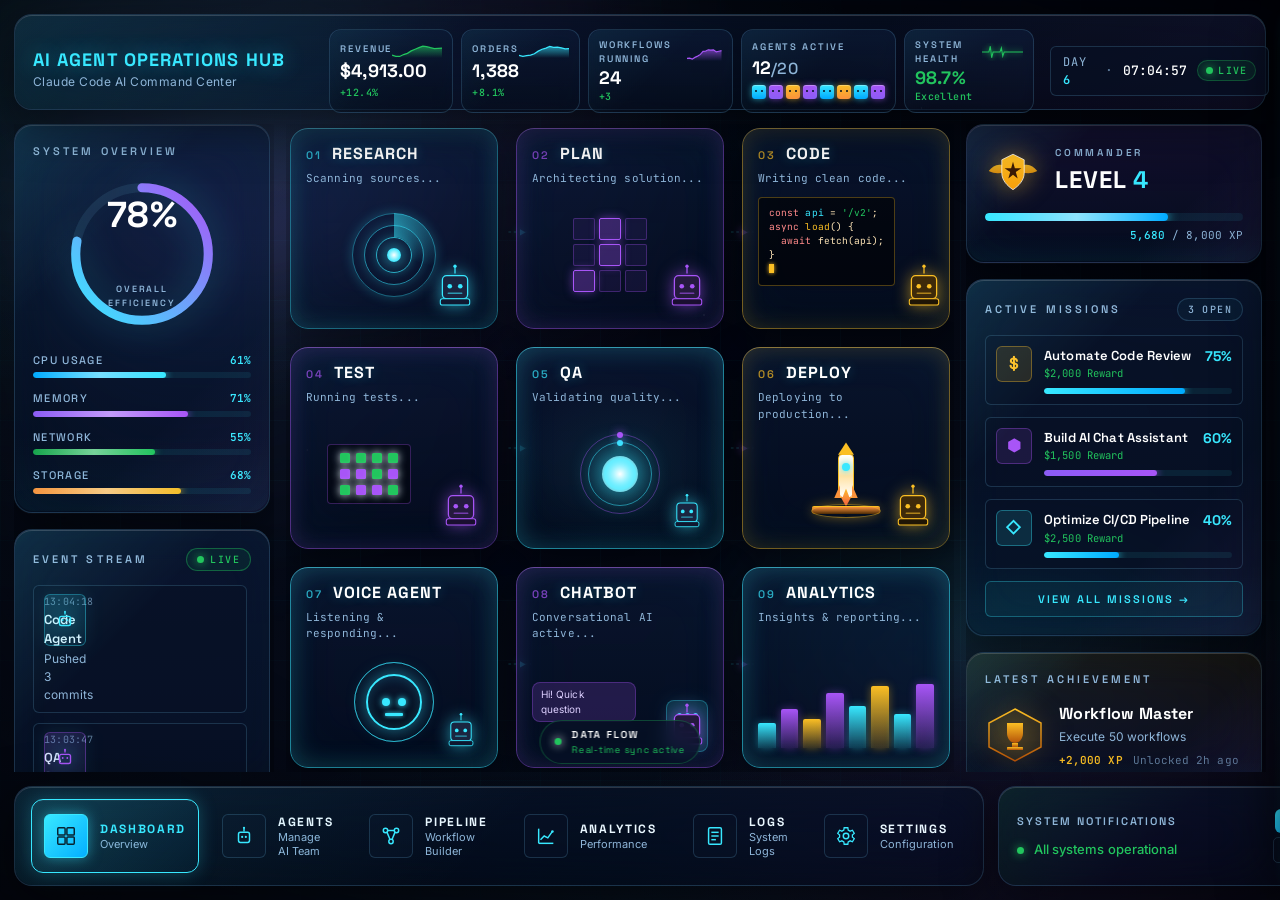
==== v2-claude-code-hub/index.html @ c91340b3 "Initial commit: two sibling AI agent dashboards v1-etsy-ultronos: Autonomous Store Command Center   " ====
<!DOCTYPE html>
<html lang="en">
<head>
<meta charset="UTF-8" />
<meta name="viewport" content="width=device-width, initial-scale=1.0" />
<title>AI Agent Operations Hub · Claude Code Command Center</title>
<link rel="preconnect" href="https://fonts.googleapis.com">
<link rel="preconnect" href="https://fonts.gstatic.com" crossorigin>
<link href="https://fonts.googleapis.com/css2?family=Inter:wght@300;400;500;600;700;800&family=JetBrains+Mono:wght@300;400;500;600&family=Orbitron:wght@500;700;900&family=Space+Grotesk:wght@300;400;500;600;700&display=swap" rel="stylesheet">
<link rel="stylesheet" href="styles.css" />
</head>
<body>

<!-- Atmospheric layers -->
<div class="stars" aria-hidden="true"></div>
<div class="aurora" aria-hidden="true"></div>
<div class="grid-floor" aria-hidden="true"></div>
<div class="grain" aria-hidden="true"></div>
<div class="vignette" aria-hidden="true"></div>
<div class="beam beam--left" aria-hidden="true"></div>
<div class="beam beam--right" aria-hidden="true"></div>

<!-- ============================ TOP HUD ============================ -->
<header class="hud-top">
  <div class="hud-top__title">
    <h1 class="brand-title">AI AGENT OPERATIONS HUB</h1>
    <p class="brand-subtitle">Claude Code AI Command Center</p>
  </div>

  <nav class="hud-top__stats" aria-label="Live operations metrics">
    <div class="stat-card">
      <div class="stat-card__head">
        <span class="stat-card__label">REVENUE</span>
        <svg class="spark" viewBox="0 0 60 22" preserveAspectRatio="none" id="spark-revenue"><path class="spark-line" d="" fill="none"/><path class="spark-fill" d="" fill="url(#sparkRev)"/></svg>
      </div>
      <div class="stat-card__value">$<span id="stat-revenue">4,908.72</span></div>
      <div class="stat-card__delta up">+12.4%</div>
    </div>
    <div class="stat-card">
      <div class="stat-card__head">
        <span class="stat-card__label">ORDERS</span>
        <svg class="spark" viewBox="0 0 60 22" preserveAspectRatio="none" id="spark-orders"><path class="spark-line" d="" fill="none"/><path class="spark-fill" d="" fill="url(#sparkOrd)"/></svg>
      </div>
      <div class="stat-card__value"><span id="stat-orders">1,388</span></div>
      <div class="stat-card__delta up">+8.1%</div>
    </div>
    <div class="stat-card">
      <div class="stat-card__head">
        <span class="stat-card__label">WORKFLOWS RUNNING</span>
        <svg class="spark" viewBox="0 0 60 22" preserveAspectRatio="none" id="spark-flows"><path class="spark-line" d="" fill="none"/><path class="spark-fill" d="" fill="url(#sparkFlw)"/></svg>
      </div>
      <div class="stat-card__value"><span id="stat-flows">24</span></div>
      <div class="stat-card__delta up">+3</div>
    </div>
    <div class="stat-card">
      <div class="stat-card__head">
        <span class="stat-card__label">AGENTS ACTIVE</span>
      </div>
      <div class="stat-card__value"><span id="stat-agents-active">12</span><span class="dim">/20</span></div>
      <div class="stat-card__avatars" id="agent-strip">
        <span class="dot-bot"></span><span class="dot-bot"></span><span class="dot-bot"></span>
        <span class="dot-bot"></span><span class="dot-bot"></span><span class="dot-bot"></span>
        <span class="dot-bot"></span><span class="dot-bot"></span>
      </div>
    </div>
    <div class="stat-card">
      <div class="stat-card__head">
        <span class="stat-card__label">SYSTEM HEALTH</span>
        <svg class="pulse-ekg" viewBox="0 0 60 22" preserveAspectRatio="none">
          <polyline class="ekg-line" points="0,11 10,11 12,4 14,18 16,11 26,11 28,6 30,16 32,11 60,11" fill="none"/>
        </svg>
      </div>
      <div class="stat-card__value good"><span id="stat-health">98.7</span>%</div>
      <div class="stat-card__delta good">Excellent</div>
    </div>

    <!-- Reusable gradient defs -->
    <svg style="position:absolute;width:0;height:0" aria-hidden="true">
      <defs>
        <linearGradient id="sparkRev" x1="0" y1="0" x2="0" y2="1"><stop offset="0%" stop-color="#22c55e" stop-opacity="0.6"/><stop offset="100%" stop-color="#22c55e" stop-opacity="0"/></linearGradient>
        <linearGradient id="sparkOrd" x1="0" y1="0" x2="0" y2="1"><stop offset="0%" stop-color="#38e8ff" stop-opacity="0.6"/><stop offset="100%" stop-color="#38e8ff" stop-opacity="0"/></linearGradient>
        <linearGradient id="sparkFlw" x1="0" y1="0" x2="0" y2="1"><stop offset="0%" stop-color="#a855f7" stop-opacity="0.6"/><stop offset="100%" stop-color="#a855f7" stop-opacity="0"/></linearGradient>
      </defs>
    </svg>
  </nav>

  <div class="hud-top__right">
    <div class="hud-clock">
      <span class="hud-clock__day">DAY <b id="stat-day">6</b></span>
      <span class="hud-clock__sep">·</span>
      <span class="hud-clock__time" id="hud-clock">13:04:18</span>
      <span class="hud-clock__live"><span class="dot pulse"></span>LIVE</span>
    </div>
    <div class="speed-ctrl">
      <button class="speed-btn pause" data-speed="0">⏸</button>
      <button class="speed-btn play" data-speed="0.5">▶</button>
      <button class="speed-btn ff" data-speed="1">▶▶</button>
      <button class="speed-btn active" data-speed="1">1×</button>
      <button class="speed-btn" data-speed="2">2×</button>
      <button class="speed-btn" data-speed="5">5×</button>
      <button class="speed-btn" data-speed="10">10×</button>
    </div>
  </div>
</header>

<!-- ============================ MAIN ============================ -->
<main class="deck">

  <!-- ========== LEFT COLUMN ========== -->
  <aside class="left-col">

    <div class="glass-panel">
      <div class="panel__head">
        <h3 class="panel__title">SYSTEM OVERVIEW</h3>
      </div>
      <div class="efficiency-ring">
        <svg viewBox="0 0 140 140" class="ring-svg">
          <defs>
            <linearGradient id="ringGrad" x1="0" y1="0" x2="1" y2="1">
              <stop offset="0%" stop-color="#38e8ff"/>
              <stop offset="100%" stop-color="#a855f7"/>
            </linearGradient>
          </defs>
          <circle cx="70" cy="70" r="58" fill="none" stroke="rgba(125,211,252,0.1)" stroke-width="8"/>
          <circle cx="70" cy="70" r="58" fill="none" stroke="url(#ringGrad)" stroke-width="8"
                  stroke-dasharray="364.4" stroke-dashoffset="80.2" stroke-linecap="round"
                  transform="rotate(-90 70 70)" class="ring-fill"/>
        </svg>
        <div class="ring-label">
          <div class="ring-num">78%</div>
          <div class="ring-sub">OVERALL<br/>EFFICIENCY</div>
        </div>
      </div>
      <div class="usage-bars">
        <div class="usage">
          <div class="usage__row"><span>CPU USAGE</span><b>63%</b></div>
          <div class="usage__bar"><div class="usage__fill" style="--w:63%"></div></div>
        </div>
        <div class="usage">
          <div class="usage__row"><span>MEMORY</span><b>71%</b></div>
          <div class="usage__bar"><div class="usage__fill purple" style="--w:71%"></div></div>
        </div>
        <div class="usage">
          <div class="usage__row"><span>NETWORK</span><b>54%</b></div>
          <div class="usage__bar"><div class="usage__fill green" style="--w:54%"></div></div>
        </div>
        <div class="usage">
          <div class="usage__row"><span>STORAGE</span><b>68%</b></div>
          <div class="usage__bar"><div class="usage__fill gold" style="--w:68%"></div></div>
        </div>
      </div>
    </div>

    <div class="glass-panel">
      <div class="panel__head">
        <h3 class="panel__title">EVENT STREAM</h3>
        <span class="live-pill"><span class="dot pulse"></span>LIVE</span>
      </div>
      <ol class="events" id="event-stream">
        <li>
          <div class="event__avatar bot"><svg viewBox="0 0 24 24"><rect x="6" y="8" width="12" height="10" rx="2" fill="none" stroke="currentColor" stroke-width="1.5"/><circle cx="9.5" cy="12" r="1" fill="currentColor"/><circle cx="14.5" cy="12" r="1" fill="currentColor"/><line x1="12" y1="3" x2="12" y2="6" stroke="currentColor" stroke-width="1.5"/><circle cx="12" cy="3" r="1" fill="currentColor"/></svg></div>
          <div class="event__body">
            <div class="event__time">13:04:18</div>
            <div class="event__title">Code Agent</div>
            <div class="event__desc">Pushed 3 commits</div>
          </div>
        </li>
        <li>
          <div class="event__avatar bot purple"><svg viewBox="0 0 24 24"><rect x="6" y="8" width="12" height="10" rx="2" fill="none" stroke="currentColor" stroke-width="1.5"/><circle cx="9.5" cy="12" r="1" fill="currentColor"/><circle cx="14.5" cy="12" r="1" fill="currentColor"/><line x1="12" y1="3" x2="12" y2="6" stroke="currentColor" stroke-width="1.5"/><circle cx="12" cy="3" r="1" fill="currentColor"/></svg></div>
          <div class="event__body">
            <div class="event__time">13:03:47</div>
            <div class="event__title">QA Agent</div>
            <div class="event__desc">Completed test suite</div>
          </div>
        </li>
        <li>
          <div class="event__avatar bot gold"><svg viewBox="0 0 24 24"><rect x="6" y="8" width="12" height="10" rx="2" fill="none" stroke="currentColor" stroke-width="1.5"/><circle cx="9.5" cy="12" r="1" fill="currentColor"/><circle cx="14.5" cy="12" r="1" fill="currentColor"/><line x1="12" y1="3" x2="12" y2="6" stroke="currentColor" stroke-width="1.5"/><circle cx="12" cy="3" r="1" fill="currentColor"/></svg></div>
          <div class="event__body">
            <div class="event__time">13:03:22</div>
            <div class="event__title">Deploy Agent</div>
            <div class="event__desc">Deployed to staging</div>
          </div>
        </li>
        <li>
          <div class="event__avatar bot cyan"><svg viewBox="0 0 24 24"><rect x="6" y="8" width="12" height="10" rx="2" fill="none" stroke="currentColor" stroke-width="1.5"/><circle cx="9.5" cy="12" r="1" fill="currentColor"/><circle cx="14.5" cy="12" r="1" fill="currentColor"/><line x1="12" y1="3" x2="12" y2="6" stroke="currentColor" stroke-width="1.5"/><circle cx="12" cy="3" r="1" fill="currentColor"/></svg></div>
          <div class="event__body">
            <div class="event__time">13:02:58</div>
            <div class="event__title">Voice Agent</div>
            <div class="event__desc">Handled 42 calls</div>
          </div>
        </li>
        <li>
          <div class="event__avatar bot green"><svg viewBox="0 0 24 24"><rect x="6" y="8" width="12" height="10" rx="2" fill="none" stroke="currentColor" stroke-width="1.5"/><circle cx="9.5" cy="12" r="1" fill="currentColor"/><circle cx="14.5" cy="12" r="1" fill="currentColor"/><line x1="12" y1="3" x2="12" y2="6" stroke="currentColor" stroke-width="1.5"/><circle cx="12" cy="3" r="1" fill="currentColor"/></svg></div>
          <div class="event__body">
            <div class="event__time">13:02:11</div>
            <div class="event__title">Research Agent</div>
            <div class="event__desc">Found 18 new docs</div>
          </div>
        </li>
      </ol>
      <button class="ghost-btn">VIEW FULL LOGS →</button>
    </div>

  </aside>

  <!-- ========== CENTER GRID ========== -->
  <section class="grid-wrap">

    <!-- Circuit overlay (animated pathways + arrows between chambers) -->
    <svg class="circuit-layer" viewBox="0 0 1000 900" preserveAspectRatio="none" aria-hidden="true">
      <defs>
        <linearGradient id="traceGrad" x1="0" y1="0" x2="1" y2="0">
          <stop offset="0%" stop-color="rgba(56,232,255,0)"/>
          <stop offset="50%" stop-color="rgba(56,232,255,0.7)"/>
          <stop offset="100%" stop-color="rgba(56,232,255,0)"/>
        </linearGradient>
        <linearGradient id="traceGradPurple" x1="0" y1="0" x2="1" y2="0">
          <stop offset="0%" stop-color="rgba(168,85,247,0)"/>
          <stop offset="50%" stop-color="rgba(168,85,247,0.7)"/>
          <stop offset="100%" stop-color="rgba(168,85,247,0)"/>
        </linearGradient>
        <marker id="arrow" viewBox="0 0 10 10" refX="5" refY="5" markerWidth="6" markerHeight="6" orient="auto-start-reverse">
          <path d="M0,0 L10,5 L0,10 Z" fill="#38e8ff"/>
        </marker>
      </defs>

      <!-- Horizontal connectors (between cols 1→2, 2→3 on each row) -->
      <g class="traces">
        <!-- Row 1 -->
        <line x1="333" y1="150" x2="367" y2="150" class="trace-static"/>
        <line x1="666" y1="150" x2="700" y2="150" class="trace-static"/>
        <!-- Row 2 -->
        <line x1="333" y1="450" x2="367" y2="450" class="trace-static"/>
        <line x1="666" y1="450" x2="700" y2="450" class="trace-static"/>
        <!-- Row 3 -->
        <line x1="333" y1="750" x2="367" y2="750" class="trace-static"/>
        <line x1="666" y1="750" x2="700" y2="750" class="trace-static"/>
        <!-- Verticals (col 1 r1→r2, col 2 r1→r2, etc) -->
        <line x1="166" y1="300" x2="166" y2="300" class="trace-static"/>
      </g>

      <!-- Animated flowing dashes -->
      <g class="trace-flow">
        <line x1="333" y1="150" x2="367" y2="150" stroke="url(#traceGrad)" stroke-width="2" class="anim-dash"/>
        <line x1="666" y1="150" x2="700" y2="150" stroke="url(#traceGradPurple)" stroke-width="2" class="anim-dash"/>
        <line x1="333" y1="450" x2="367" y2="450" stroke="url(#traceGrad)" stroke-width="2" class="anim-dash"/>
        <line x1="666" y1="450" x2="700" y2="450" stroke="url(#traceGradPurple)" stroke-width="2" class="anim-dash"/>
        <line x1="333" y1="750" x2="367" y2="750" stroke="url(#traceGrad)" stroke-width="2" class="anim-dash"/>
        <line x1="666" y1="750" x2="700" y2="750" stroke="url(#traceGradPurple)" stroke-width="2" class="anim-dash"/>
      </g>

      <!-- Arrow indicators -->
      <g class="trace-arrows">
        <text x="350" y="155" class="flow-arrow">▶</text>
        <text x="683" y="155" class="flow-arrow purple">▶</text>
        <text x="350" y="455" class="flow-arrow">▶</text>
        <text x="683" y="455" class="flow-arrow purple">▶</text>
        <text x="350" y="755" class="flow-arrow">▶</text>
        <text x="683" y="755" class="flow-arrow purple">▶</text>
      </g>
    </svg>

    <!-- 3×3 Chamber grid -->
    <div class="chamber-grid">

      <!-- 01 RESEARCH -->
      <article class="chamber" data-room="research" data-agent="Research">
        <div class="chamber__rim"></div>
        <div class="chamber__inner">
          <div class="chamber__head">
            <span class="chamber__num">01</span>
            <span class="chamber__name">RESEARCH</span>
          </div>
          <div class="chamber__task">Scanning sources...</div>
          <div class="chamber__stage chamber__stage--research">
            <div class="r-dome">
              <div class="r-dome__rings"><span></span><span></span><span></span></div>
              <div class="r-dome__core"></div>
              <div class="r-dome__sweep"></div>
            </div>
            <div class="bot bot--cyan">
              <svg viewBox="0 0 40 50">
                <rect x="8" y="14" width="24" height="22" rx="4" fill="#1a2540" stroke="currentColor" stroke-width="1.2"/>
                <circle cx="15" cy="24" r="2.2" fill="currentColor"/>
                <circle cx="25" cy="24" r="2.2" fill="currentColor"/>
                <rect x="13" y="30" width="14" height="1.5" rx="0.5" fill="currentColor" opacity="0.6"/>
                <line x1="20" y1="6" x2="20" y2="12" stroke="currentColor" stroke-width="1.2"/>
                <circle cx="20" cy="5" r="1.6" fill="currentColor"/>
                <rect x="6" y="36" width="28" height="6" rx="2" fill="#0f1830" stroke="currentColor" stroke-width="1"/>
              </svg>
            </div>
          </div>
        </div>
      </article>

      <!-- 02 PLAN -->
      <article class="chamber" data-room="plan" data-agent="Plan">
        <div class="chamber__rim purple"></div>
        <div class="chamber__inner">
          <div class="chamber__head">
            <span class="chamber__num">02</span>
            <span class="chamber__name">PLAN</span>
          </div>
          <div class="chamber__task">Architecting solution...</div>
          <div class="chamber__stage chamber__stage--plan">
            <div class="blueprint">
              <div class="bp-cell"></div><div class="bp-cell active"></div><div class="bp-cell"></div>
              <div class="bp-cell"></div><div class="bp-cell active"></div><div class="bp-cell"></div>
              <div class="bp-cell active"></div><div class="bp-cell"></div><div class="bp-cell"></div>
            </div>
            <div class="bot bot--purple">
              <svg viewBox="0 0 40 50">
                <rect x="8" y="14" width="24" height="22" rx="4" fill="#251a3e" stroke="currentColor" stroke-width="1.2"/>
                <circle cx="15" cy="24" r="2.2" fill="currentColor"/>
                <circle cx="25" cy="24" r="2.2" fill="currentColor"/>
                <rect x="13" y="30" width="14" height="1.5" rx="0.5" fill="currentColor" opacity="0.6"/>
                <line x1="20" y1="6" x2="20" y2="12" stroke="currentColor" stroke-width="1.2"/>
                <circle cx="20" cy="5" r="1.6" fill="currentColor"/>
                <rect x="6" y="36" width="28" height="6" rx="2" fill="#1a0f30" stroke="currentColor" stroke-width="1"/>
              </svg>
            </div>
          </div>
        </div>
      </article>

      <!-- 03 CODE -->
      <article class="chamber" data-room="code" data-agent="Code">
        <div class="chamber__rim gold"></div>
        <div class="chamber__inner">
          <div class="chamber__head">
            <span class="chamber__num">03</span>
            <span class="chamber__name">CODE</span>
          </div>
          <div class="chamber__task">Writing clean code...</div>
          <div class="chamber__stage chamber__stage--code">
            <div class="code-terminal">
              <div class="ct-line"><span class="kw">const</span> <span class="var">api</span> = <span class="str">'/v2'</span>;</div>
              <div class="ct-line"><span class="kw">async</span> <span class="fn">load</span>() {</div>
              <div class="ct-line">&nbsp;&nbsp;<span class="kw">await</span> fetch(api);</div>
              <div class="ct-line">}</div>
              <div class="ct-cursor"></div>
            </div>
            <div class="bot bot--gold">
              <svg viewBox="0 0 40 50">
                <rect x="8" y="14" width="24" height="22" rx="4" fill="#3e2a0a" stroke="currentColor" stroke-width="1.2"/>
                <circle cx="15" cy="24" r="2.2" fill="currentColor"/>
                <circle cx="25" cy="24" r="2.2" fill="currentColor"/>
                <rect x="13" y="30" width="14" height="1.5" rx="0.5" fill="currentColor" opacity="0.6"/>
                <line x1="20" y1="6" x2="20" y2="12" stroke="currentColor" stroke-width="1.2"/>
                <circle cx="20" cy="5" r="1.6" fill="currentColor"/>
                <rect x="6" y="36" width="28" height="6" rx="2" fill="#1f1505" stroke="currentColor" stroke-width="1"/>
              </svg>
            </div>
          </div>
        </div>
      </article>

      <!-- 04 TEST -->
      <article class="chamber" data-room="test" data-agent="Test">
        <div class="chamber__rim purple"></div>
        <div class="chamber__inner">
          <div class="chamber__head">
            <span class="chamber__num">04</span>
            <span class="chamber__name">TEST</span>
          </div>
          <div class="chamber__task">Running tests...</div>
          <div class="chamber__stage chamber__stage--test">
            <div class="test-rack">
              <div class="rack-row"><span class="led g"></span><span class="led g"></span><span class="led g"></span><span class="led g"></span></div>
              <div class="rack-row"><span class="led p"></span><span class="led p"></span><span class="led g"></span><span class="led p"></span></div>
              <div class="rack-row"><span class="led g"></span><span class="led p"></span><span class="led p"></span><span class="led g"></span></div>
            </div>
            <div class="bot bot--purple">
              <svg viewBox="0 0 40 50">
                <rect x="8" y="14" width="24" height="22" rx="4" fill="#251a3e" stroke="currentColor" stroke-width="1.2"/>
                <circle cx="15" cy="24" r="2.2" fill="currentColor"/>
                <circle cx="25" cy="24" r="2.2" fill="currentColor"/>
                <rect x="13" y="30" width="14" height="1.5" rx="0.5" fill="currentColor" opacity="0.6"/>
                <line x1="20" y1="6" x2="20" y2="12" stroke="currentColor" stroke-width="1.2"/>
                <circle cx="20" cy="5" r="1.6" fill="currentColor"/>
                <rect x="6" y="36" width="28" height="6" rx="2" fill="#1a0f30" stroke="currentColor" stroke-width="1"/>
              </svg>
            </div>
          </div>
        </div>
      </article>

      <!-- 05 QA (center) -->
      <article class="chamber chamber--center" data-room="qa" data-agent="QA">
        <div class="chamber__rim cyan"></div>
        <div class="chamber__inner">
          <div class="chamber__head">
            <span class="chamber__num">05</span>
            <span class="chamber__name">QA</span>
          </div>
          <div class="chamber__task">Validating quality...</div>
          <div class="chamber__stage chamber__stage--qa">
            <div class="qa-orb">
              <div class="qa-orb__core"></div>
              <div class="qa-orb__ring"></div>
              <div class="qa-orb__ring r2"></div>
            </div>
            <div class="bot bot--cyan small">
              <svg viewBox="0 0 40 50">
                <rect x="8" y="14" width="24" height="22" rx="4" fill="#1a2540" stroke="currentColor" stroke-width="1.2"/>
                <circle cx="15" cy="24" r="2.2" fill="currentColor"/>
                <circle cx="25" cy="24" r="2.2" fill="currentColor"/>
                <rect x="13" y="30" width="14" height="1.5" rx="0.5" fill="currentColor" opacity="0.6"/>
                <line x1="20" y1="6" x2="20" y2="12" stroke="currentColor" stroke-width="1.2"/>
                <circle cx="20" cy="5" r="1.6" fill="currentColor"/>
                <rect x="6" y="36" width="28" height="6" rx="2" fill="#0f1830" stroke="currentColor" stroke-width="1"/>
              </svg>
            </div>
          </div>
        </div>
      </article>

      <!-- 06 DEPLOY -->
      <article class="chamber" data-room="deploy" data-agent="Deploy">
        <div class="chamber__rim gold"></div>
        <div class="chamber__inner">
          <div class="chamber__head">
            <span class="chamber__num">06</span>
            <span class="chamber__name">DEPLOY</span>
          </div>
          <div class="chamber__task">Deploying to production...</div>
          <div class="chamber__stage chamber__stage--deploy">
            <div class="deploy-pad">
              <div class="d-rocket">
                <div class="d-rocket__tip"></div>
                <div class="d-rocket__body"></div>
                <div class="d-rocket__fin l"></div>
                <div class="d-rocket__fin r"></div>
                <div class="d-rocket__window"></div>
                <div class="d-rocket__fire"></div>
              </div>
              <div class="d-pad-base"></div>
              <div class="d-launch-ring"></div>
            </div>
            <div class="bot bot--gold">
              <svg viewBox="0 0 40 50">
                <rect x="8" y="14" width="24" height="22" rx="4" fill="#3e2a0a" stroke="currentColor" stroke-width="1.2"/>
                <circle cx="15" cy="24" r="2.2" fill="currentColor"/>
                <circle cx="25" cy="24" r="2.2" fill="currentColor"/>
                <rect x="13" y="30" width="14" height="1.5" rx="0.5" fill="currentColor" opacity="0.6"/>
                <line x1="20" y1="6" x2="20" y2="12" stroke="currentColor" stroke-width="1.2"/>
                <circle cx="20" cy="5" r="1.6" fill="currentColor"/>
                <rect x="6" y="36" width="28" height="6" rx="2" fill="#1f1505" stroke="currentColor" stroke-width="1"/>
              </svg>
            </div>
          </div>
        </div>
      </article>

      <!-- 07 VOICE AGENT -->
      <article class="chamber" data-room="voice" data-agent="Voice">
        <div class="chamber__rim cyan"></div>
        <div class="chamber__inner">
          <div class="chamber__head">
            <span class="chamber__num">07</span>
            <span class="chamber__name">VOICE AGENT</span>
          </div>
          <div class="chamber__task">Listening &amp; responding...</div>
          <div class="chamber__stage chamber__stage--voice">
            <div class="voice-ring">
              <div class="voice-ring__pulse"></div>
              <div class="voice-ring__pulse p2"></div>
              <div class="voice-face">
                <div class="vf-eye"></div>
                <div class="vf-eye r"></div>
                <div class="vf-mouth"></div>
              </div>
            </div>
            <div class="bot bot--cyan small">
              <svg viewBox="0 0 40 50">
                <rect x="8" y="14" width="24" height="22" rx="4" fill="#1a2540" stroke="currentColor" stroke-width="1.2"/>
                <circle cx="15" cy="24" r="2.2" fill="currentColor"/>
                <circle cx="25" cy="24" r="2.2" fill="currentColor"/>
                <rect x="13" y="30" width="14" height="1.5" rx="0.5" fill="currentColor" opacity="0.6"/>
                <line x1="20" y1="6" x2="20" y2="12" stroke="currentColor" stroke-width="1.2"/>
                <circle cx="20" cy="5" r="1.6" fill="currentColor"/>
                <rect x="6" y="36" width="28" height="6" rx="2" fill="#0f1830" stroke="currentColor" stroke-width="1"/>
              </svg>
            </div>
          </div>
        </div>
      </article>

      <!-- 08 CHATBOT -->
      <article class="chamber" data-room="chatbot" data-agent="Chatbot">
        <div class="chamber__rim purple"></div>
        <div class="chamber__inner">
          <div class="chamber__head">
            <span class="chamber__num">08</span>
            <span class="chamber__name">CHATBOT</span>
          </div>
          <div class="chamber__task">Conversational AI active...</div>
          <div class="chamber__stage chamber__stage--chatbot">
            <div class="chatbox">
              <div class="cb-bubble user">Hi! Quick question</div>
              <div class="cb-bubble bot"><span class="cb-dots"><i></i><i></i><i></i></span></div>
            </div>
            <div class="bot bot--purple">
              <svg viewBox="0 0 40 50">
                <rect x="8" y="14" width="24" height="22" rx="4" fill="#251a3e" stroke="currentColor" stroke-width="1.2"/>
                <circle cx="15" cy="24" r="2.2" fill="currentColor"/>
                <circle cx="25" cy="24" r="2.2" fill="currentColor"/>
                <rect x="13" y="30" width="14" height="1.5" rx="0.5" fill="currentColor" opacity="0.6"/>
                <line x1="20" y1="6" x2="20" y2="12" stroke="currentColor" stroke-width="1.2"/>
                <circle cx="20" cy="5" r="1.6" fill="currentColor"/>
                <rect x="6" y="36" width="28" height="6" rx="2" fill="#1a0f30" stroke="currentColor" stroke-width="1"/>
              </svg>
            </div>
          </div>
        </div>
      </article>

      <!-- 09 ANALYTICS -->
      <article class="chamber" data-room="analytics" data-agent="Analytics">
        <div class="chamber__rim cyan"></div>
        <div class="chamber__inner">
          <div class="chamber__head">
            <span class="chamber__num">09</span>
            <span class="chamber__name">ANALYTICS</span>
          </div>
          <div class="chamber__task">Insights &amp; reporting...</div>
          <div class="chamber__stage chamber__stage--analytics">
            <div class="bar-viz">
              <span style="--h:35%"></span><span style="--h:55%"></span><span style="--h:42%"></span>
              <span style="--h:78%"></span><span style="--h:60%"></span><span style="--h:88%"></span>
              <span style="--h:48%"></span><span style="--h:92%"></span>
            </div>
          </div>
        </div>
      </article>

    </div>

    <div class="data-flow-tag">
      <span class="dot pulse green"></span>
      <div>
        <div class="df-label">DATA FLOW</div>
        <div class="df-sub">Real-time sync active</div>
      </div>
    </div>

    <!-- Mission burst overlay -->
    <div class="mission-burst" id="mission-burst" aria-hidden="true">
      <div class="burst-ring"></div><div class="burst-ring r2"></div><div class="burst-ring r3"></div>
      <div class="burst-card">
        <div class="burst-card__sup">// WORKFLOW COMPLETE</div>
        <div class="burst-card__main">DEPLOYED TO PROD</div>
        <div class="burst-card__sub" id="burst-name">api/v2 release</div>
      </div>
    </div>

  </section>

  <!-- ========== RIGHT COLUMN ========== -->
  <aside class="right-col">

    <div class="glass-panel commander-panel">
      <div class="commander-row">
        <div class="commander-emblem">
          <svg viewBox="0 0 60 60">
            <defs>
              <linearGradient id="emblemGrad" x1="0" y1="0" x2="0" y2="1">
                <stop offset="0%" stop-color="#fbbf24"/>
                <stop offset="100%" stop-color="#f59e0b"/>
              </linearGradient>
            </defs>
            <!-- wings -->
            <path d="M30 30 C 18 20, 10 22, 4 30 C 12 34, 18 32, 30 30" fill="url(#emblemGrad)" opacity="0.85"/>
            <path d="M30 30 C 42 20, 50 22, 56 30 C 48 34, 42 32, 30 30" fill="url(#emblemGrad)" opacity="0.85"/>
            <!-- shield -->
            <path d="M30 12 L42 18 L42 32 C 42 40, 36 46, 30 50 C 24 46, 18 40, 18 32 L18 18 Z" fill="url(#emblemGrad)" stroke="#fff" stroke-width="0.8"/>
            <!-- star -->
            <polygon points="30,20 32,27 39,27 33,31 35,38 30,34 25,38 27,31 21,27 28,27" fill="#3a1a05"/>
          </svg>
        </div>
        <div class="commander-info">
          <div class="commander-label">COMMANDER</div>
          <div class="commander-level">LEVEL <b>4</b></div>
        </div>
      </div>
      <div class="commander-xp">
        <div class="xp-bar"><div class="xp-fill" style="--w:71%"></div></div>
        <div class="xp-text"><b>5,680</b> / 8,000 XP</div>
      </div>
    </div>

    <div class="glass-panel">
      <div class="panel__head">
        <h3 class="panel__title">ACTIVE MISSIONS</h3>
        <span class="muted-pill">3 OPEN</span>
      </div>
      <ul class="mission-list">
        <li class="mission">
          <div class="mission__icon gold">$</div>
          <div class="mission__body">
            <div class="mission__row">
              <div>
                <div class="mission__title">Automate Code Review</div>
                <div class="mission__reward">$2,000 Reward</div>
              </div>
              <div class="mission__pct">75%</div>
            </div>
            <div class="mission__bar"><div class="mission__fill" style="--w:75%"></div></div>
          </div>
        </li>
        <li class="mission">
          <div class="mission__icon purple">⬢</div>
          <div class="mission__body">
            <div class="mission__row">
              <div>
                <div class="mission__title">Build AI Chat Assistant</div>
                <div class="mission__reward">$1,500 Reward</div>
              </div>
              <div class="mission__pct">60%</div>
            </div>
            <div class="mission__bar"><div class="mission__fill purple" style="--w:60%"></div></div>
          </div>
        </li>
        <li class="mission">
          <div class="mission__icon cyan">◇</div>
          <div class="mission__body">
            <div class="mission__row">
              <div>
                <div class="mission__title">Optimize CI/CD Pipeline</div>
                <div class="mission__reward">$2,500 Reward</div>
              </div>
              <div class="mission__pct">40%</div>
            </div>
            <div class="mission__bar"><div class="mission__fill cyan" style="--w:40%"></div></div>
          </div>
        </li>
      </ul>
      <button class="ghost-btn">VIEW ALL MISSIONS →</button>
    </div>

    <div class="glass-panel achievement-panel">
      <div class="panel__head">
        <h3 class="panel__title">LATEST ACHIEVEMENT</h3>
      </div>
      <div class="achievement">
        <div class="achievement-badge">
          <svg viewBox="0 0 60 60">
            <defs>
              <linearGradient id="trophyGrad" x1="0" y1="0" x2="0" y2="1">
                <stop offset="0%" stop-color="#fbbf24"/>
                <stop offset="100%" stop-color="#b45309"/>
              </linearGradient>
            </defs>
            <polygon points="30,4 56,18 56,42 30,56 4,42 4,18" fill="rgba(251,191,36,0.08)" stroke="url(#trophyGrad)" stroke-width="1.5"/>
            <path d="M22 18 L38 18 L38 28 C 38 34, 34 38, 30 38 C 26 38, 22 34, 22 28 Z" fill="url(#trophyGrad)"/>
            <rect x="27" y="38" width="6" height="4" fill="url(#trophyGrad)"/>
            <rect x="22" y="42" width="16" height="3" rx="0.5" fill="url(#trophyGrad)"/>
          </svg>
        </div>
        <div class="achievement-body">
          <div class="achievement-title">Workflow Master</div>
          <div class="achievement-desc">Execute 50 workflows</div>
          <div class="achievement-meta">
            <span class="gold">+2,000 XP</span>
            <span class="muted">Unlocked 2h ago</span>
          </div>
        </div>
      </div>
    </div>

  </aside>
</main>

<!-- ============================ BOTTOM HUD ============================ -->
<footer class="hud-bottom">
  <nav class="nav-bar">
    <button class="nav-btn active" data-nav="dashboard">
      <div class="nav-btn__icon"><svg viewBox="0 0 24 24"><rect x="3" y="3" width="8" height="8" rx="1" fill="none" stroke="currentColor" stroke-width="1.6"/><rect x="13" y="3" width="8" height="8" rx="1" fill="none" stroke="currentColor" stroke-width="1.6"/><rect x="3" y="13" width="8" height="8" rx="1" fill="none" stroke="currentColor" stroke-width="1.6"/><rect x="13" y="13" width="8" height="8" rx="1" fill="none" stroke="currentColor" stroke-width="1.6"/></svg></div>
      <div class="nav-btn__text">
        <span class="nav-btn__title">DASHBOARD</span>
        <span class="nav-btn__sub">Overview</span>
      </div>
    </button>
    <button class="nav-btn" data-nav="agents">
      <div class="nav-btn__icon"><svg viewBox="0 0 24 24"><rect x="6" y="8" width="12" height="11" rx="2" fill="none" stroke="currentColor" stroke-width="1.6"/><circle cx="10" cy="13" r="1.2" fill="currentColor"/><circle cx="14" cy="13" r="1.2" fill="currentColor"/><line x1="12" y1="3" x2="12" y2="7" stroke="currentColor" stroke-width="1.6"/><circle cx="12" cy="3" r="1.2" fill="currentColor"/></svg></div>
      <div class="nav-btn__text">
        <span class="nav-btn__title">AGENTS</span>
        <span class="nav-btn__sub">Manage AI Team</span>
      </div>
    </button>
    <button class="nav-btn" data-nav="pipeline">
      <div class="nav-btn__icon"><svg viewBox="0 0 24 24"><circle cx="6" cy="6" r="2.4" fill="none" stroke="currentColor" stroke-width="1.6"/><circle cx="18" cy="6" r="2.4" fill="none" stroke="currentColor" stroke-width="1.6"/><circle cx="12" cy="18" r="2.4" fill="none" stroke="currentColor" stroke-width="1.6"/><line x1="7.5" y1="7.5" x2="11" y2="16" stroke="currentColor" stroke-width="1.6"/><line x1="16.5" y1="7.5" x2="13" y2="16" stroke="currentColor" stroke-width="1.6"/><line x1="8.4" y1="6" x2="15.6" y2="6" stroke="currentColor" stroke-width="1.6"/></svg></div>
      <div class="nav-btn__text">
        <span class="nav-btn__title">PIPELINE</span>
        <span class="nav-btn__sub">Workflow Builder</span>
      </div>
    </button>
    <button class="nav-btn" data-nav="analytics">
      <div class="nav-btn__icon"><svg viewBox="0 0 24 24"><line x1="4" y1="20" x2="20" y2="20" stroke="currentColor" stroke-width="1.6"/><line x1="4" y1="4" x2="4" y2="20" stroke="currentColor" stroke-width="1.6"/><polyline points="6,16 10,12 14,14 19,7" fill="none" stroke="currentColor" stroke-width="1.6"/><circle cx="19" cy="7" r="1.4" fill="currentColor"/></svg></div>
      <div class="nav-btn__text">
        <span class="nav-btn__title">ANALYTICS</span>
        <span class="nav-btn__sub">Performance</span>
      </div>
    </button>
    <button class="nav-btn" data-nav="logs">
      <div class="nav-btn__icon"><svg viewBox="0 0 24 24"><rect x="5" y="3" width="14" height="18" rx="1.5" fill="none" stroke="currentColor" stroke-width="1.6"/><line x1="8" y1="8" x2="16" y2="8" stroke="currentColor" stroke-width="1.6"/><line x1="8" y1="12" x2="16" y2="12" stroke="currentColor" stroke-width="1.6"/><line x1="8" y1="16" x2="13" y2="16" stroke="currentColor" stroke-width="1.6"/></svg></div>
      <div class="nav-btn__text">
        <span class="nav-btn__title">LOGS</span>
        <span class="nav-btn__sub">System Logs</span>
      </div>
    </button>
    <button class="nav-btn" data-nav="settings">
      <div class="nav-btn__icon"><svg viewBox="0 0 24 24"><circle cx="12" cy="12" r="3" fill="none" stroke="currentColor" stroke-width="1.6"/><path d="M19 12a7 7 0 0 0-.1-1.2l2.1-1.6-2-3.5-2.5 1a7 7 0 0 0-2.1-1.2L14 3h-4l-.4 2.5a7 7 0 0 0-2.1 1.2l-2.5-1-2 3.5 2.1 1.6A7 7 0 0 0 5 12c0 .4 0 .8.1 1.2l-2.1 1.6 2 3.5 2.5-1a7 7 0 0 0 2.1 1.2L10 21h4l.4-2.5a7 7 0 0 0 2.1-1.2l2.5 1 2-3.5-2.1-1.6c.1-.4.1-.8.1-1.2z" fill="none" stroke="currentColor" stroke-width="1.4"/></svg></div>
      <div class="nav-btn__text">
        <span class="nav-btn__title">SETTINGS</span>
        <span class="nav-btn__sub">Configuration</span>
      </div>
    </button>
  </nav>

  <div class="notif-bar">
    <div class="notif-bar__title">
      <span class="muted">SYSTEM NOTIFICATIONS</span>
      <span class="notif-count">3</span>
    </div>
    <div class="notif-bar__msg">
      <span class="dot pulse green"></span>
      <span>All systems operational</span>
      <button class="ghost-arrow">›</button>
    </div>
  </div>
</footer>

<!-- ============================ AGENT DRAWER ============================ -->
<aside class="drawer" id="agent-drawer" aria-hidden="true">
  <button class="drawer__close" id="drawer-close">×</button>
  <header class="drawer__head">
    <div class="drawer__sup">// AGENT DOSSIER</div>
    <div class="drawer__name" id="drawer-name">QA AGENT</div>
    <div class="drawer__role" id="drawer-role">Validating quality</div>
  </header>
  <section class="drawer__body">
    <div class="drawer__hero">
      <div class="drawer__portrait" id="drawer-portrait">
        <svg viewBox="0 0 80 100">
          <rect x="14" y="28" width="52" height="48" rx="8" fill="#0e2240" stroke="#38e8ff" stroke-width="2"/>
          <circle cx="28" cy="48" r="5" fill="#38e8ff"/>
          <circle cx="52" cy="48" r="5" fill="#38e8ff"/>
          <rect x="26" y="62" width="28" height="3" rx="1" fill="#38e8ff" opacity="0.7"/>
          <line x1="40" y1="10" x2="40" y2="24" stroke="#38e8ff" stroke-width="2"/>
          <circle cx="40" cy="8" r="3" fill="#38e8ff"/>
          <rect x="10" y="76" width="60" height="12" rx="4" fill="#08182c" stroke="#38e8ff" stroke-width="1.5"/>
        </svg>
      </div>
      <div class="drawer__stats">
        <div class="dstat"><span class="dstat__label">STATUS</span><span class="dstat__value good" id="drawer-status">ACTIVE</span></div>
        <div class="dstat"><span class="dstat__label">UPTIME</span><span class="dstat__value">04:32:11</span></div>
        <div class="dstat"><span class="dstat__label">QUEUE</span><span class="dstat__value" id="drawer-queue">5</span></div>
        <div class="dstat"><span class="dstat__label">SUCCESS</span><span class="dstat__value good">96.4%</span></div>
      </div>
    </div>
    <div class="drawer__section">
      <div class="drawer__sec-title">CURRENT TASK</div>
      <div class="drawer__task" id="drawer-task">Validating PR #2148 against spec — 8 of 12 checks passed</div>
      <div class="drawer__bar"><div class="drawer__bar-fill" style="--w:67%"></div></div>
    </div>
    <div class="drawer__grid">
      <div class="drawer__section">
        <div class="drawer__sec-title">CONNECTED TOOLS</div>
        <ul class="tool-list">
          <li><span class="tool-dot good"></span>github.api</li>
          <li><span class="tool-dot good"></span>jest.runner</li>
          <li><span class="tool-dot good"></span>playwright</li>
          <li><span class="tool-dot warn"></span>sentry.io</li>
          <li><span class="tool-dot good"></span>linear.sync</li>
        </ul>
      </div>
      <div class="drawer__section">
        <div class="drawer__sec-title">LAST ACTIONS</div>
        <ol class="log-list">
          <li><span class="t">13:04:18</span> Completed test suite for auth module</li>
          <li><span class="t">13:03:42</span> Found regression in /api/v2/users</li>
          <li><span class="t">13:02:01</span> Started PR #2148 review</li>
        </ol>
      </div>
    </div>
    <div class="drawer__actions">
      <button class="primary-btn">▶ START</button>
      <button class="ghost-btn">❚❚ PAUSE</button>
      <button class="ghost-btn">↻ RESTART</button>
    </div>
  </section>
</aside>

<div class="toasts" id="toasts" aria-live="polite"></div>
<div class="backdrop" id="backdrop"></div>

<script src="app.js"></script>
</body>
</html>
---- v2-claude-code-hub/styles.css ----
/* ==========================================================================
   AI AGENT OPERATIONS HUB · Claude Code AI Command Center
   Production-grade glassmorphic dashboard
   ========================================================================== */

:root {
  /* Base */
  --bg-main: #030712;
  --bg-deep: #020510;
  --bg-panel: rgba(8, 18, 38, 0.58);
  --bg-panel-strong: rgba(10, 25, 55, 0.78);

  /* Brand palette */
  --cyan: #38e8ff;
  --cyan-dim: #6fd3e6;
  --blue: #2563eb;
  --electric-blue: #00aaff;
  --purple: #8b5cf6;
  --violet: #a855f7;
  --gold: #fbbf24;
  --orange: #fb923c;
  --green: #22c55e;
  --red: #ef4444;

  /* Text */
  --text-main: #eaf7ff;
  --text-muted: #8fb6d9;
  --text-dim: #5e7a99;

  /* Glass */
  --glass-border: rgba(125, 211, 252, 0.35);
  --glass-border-soft: rgba(125, 211, 252, 0.18);
  --glass-highlight: rgba(255, 255, 255, 0.16);
  --glass-shadow: 0 18px 50px rgba(0, 0, 0, 0.5), 0 1px 0 rgba(255, 255, 255, 0.04);

  /* Glow */
  --glow-cyan: 0 0 22px rgba(56, 232, 255, 0.55);
  --glow-cyan-strong: 0 0 32px rgba(56, 232, 255, 0.8);
  --glow-purple: 0 0 24px rgba(168, 85, 247, 0.55);
  --glow-gold: 0 0 20px rgba(251, 191, 36, 0.6);
  --glow-green: 0 0 20px rgba(34, 197, 94, 0.55);

  /* Typography */
  --f-display: 'Space Grotesk', 'Inter', sans-serif;
  --f-body: 'Inter', system-ui, sans-serif;
  --f-mono: 'JetBrains Mono', 'Consolas', monospace;
  --f-brand: 'Orbitron', sans-serif;

  /* Geometry */
  --r-sm: 6px;
  --r-md: 12px;
  --r-lg: 18px;
  --r-xl: 24px;

  /* Layout */
  --hud-top-h: 96px;
  --hud-bot-h: 100px;
}

/* ==========================================================================
   RESET / BASE
   ========================================================================== */

*, *::before, *::after {
  box-sizing: border-box;
  margin: 0;
  padding: 0;
}

html, body {
  width: 100%;
  height: 100%;
  background: var(--bg-deep);
  color: var(--text-main);
  font-family: var(--f-body);
  font-weight: 400;
  font-size: 14px;
  line-height: 1.5;
  letter-spacing: 0.005em;
  overflow: hidden;
  user-select: none;
  -webkit-font-smoothing: antialiased;
  -moz-osx-font-smoothing: grayscale;
}

body {
  background:
    radial-gradient(ellipse 80% 60% at 20% 10%, rgba(56, 232, 255, 0.08), transparent 60%),
    radial-gradient(ellipse 60% 50% at 85% 95%, rgba(168, 85, 247, 0.10), transparent 60%),
    radial-gradient(ellipse 50% 30% at 50% 100%, rgba(56, 232, 255, 0.04), transparent 70%),
    linear-gradient(180deg, #020510 0%, #030712 50%, #050a18 100%);
  min-height: 100vh;
}

button {
  font-family: inherit;
  cursor: pointer;
  background: none;
  border: 0;
  color: inherit;
}

ul, ol { list-style: none; }

::-webkit-scrollbar { width: 6px; height: 6px; }
::-webkit-scrollbar-thumb { background: rgba(56, 232, 255, 0.25); border-radius: 3px; }
::-webkit-scrollbar-thumb:hover { background: rgba(56, 232, 255, 0.45); }
::-webkit-scrollbar-track { background: transparent; }

/* ==========================================================================
   ATMOSPHERIC LAYERS
   ========================================================================== */

.stars, .aurora, .grid-floor, .grain, .vignette, .beam {
  position: fixed;
  inset: 0;
  pointer-events: none;
  z-index: 0;
}

.stars {
  background-image:
    radial-gradient(1px 1px at 15% 18%, #fff 50%, transparent 100%),
    radial-gradient(1px 1px at 33% 78%, #ddeaff 50%, transparent 100%),
    radial-gradient(1px 1px at 55% 35%, #fff 50%, transparent 100%),
    radial-gradient(1px 1px at 72% 12%, #c8e7ff 50%, transparent 100%),
    radial-gradient(1.4px 1.4px at 84% 62%, #fff 50%, transparent 100%),
    radial-gradient(1px 1px at 6% 70%, #fff 50%, transparent 100%),
    radial-gradient(1px 1px at 41% 91%, #c8e7ff 50%, transparent 100%),
    radial-gradient(1.2px 1.2px at 92% 38%, #fff 50%, transparent 100%),
    radial-gradient(1px 1px at 24% 50%, #fff 50%, transparent 100%);
  opacity: 0.55;
  animation: starsTwinkle 6s ease-in-out infinite;
}
@keyframes starsTwinkle { 0%, 100% { opacity: 0.45; } 50% { opacity: 0.75; } }

.aurora {
  background:
    radial-gradient(ellipse 30% 18% at 18% 24%, rgba(168, 85, 247, 0.18), transparent 70%),
    radial-gradient(ellipse 35% 20% at 78% 70%, rgba(56, 232, 255, 0.16), transparent 70%);
  filter: blur(40px);
  mix-blend-mode: screen;
  opacity: 0.9;
  animation: auroraDrift 16s ease-in-out infinite;
}
@keyframes auroraDrift {
  0%, 100% { transform: translate(0, 0); }
  50% { transform: translate(20px, -10px); }
}

.grid-floor {
  background:
    linear-gradient(rgba(56, 232, 255, 0.04) 1px, transparent 1px) 0 0 / 60px 60px,
    linear-gradient(90deg, rgba(56, 232, 255, 0.04) 1px, transparent 1px) 0 0 / 60px 60px;
  mask: radial-gradient(ellipse 90% 70% at 50% 50%, #000 30%, transparent 100%);
  -webkit-mask: radial-gradient(ellipse 90% 70% at 50% 50%, #000 30%, transparent 100%);
  opacity: 0.7;
}

.grain {
  background-image: url("data:image/svg+xml;utf8,<svg xmlns='http://www.w3.org/2000/svg' width='200' height='200'><filter id='n'><feTurbulence type='fractalNoise' baseFrequency='0.85' numOctaves='2' stitchTiles='stitch'/><feColorMatrix values='0 0 0 0 1   0 0 0 0 1   0 0 0 0 1   0 0 0 0.5 0'/></filter><rect width='100%' height='100%' filter='url(%23n)'/></svg>");
  opacity: 0.035;
  mix-blend-mode: overlay;
}

.vignette {
  background: radial-gradient(ellipse 80% 70% at 50% 50%, transparent 50%, rgba(0, 0, 0, 0.55) 100%);
  z-index: 1;
}

.beam {
  width: 600px;
  height: 100vh;
  background: linear-gradient(to bottom, rgba(56, 232, 255, 0.10), transparent 70%);
  filter: blur(60px);
  z-index: 0;
}
.beam--left { left: -180px; top: -100px; transform: rotate(8deg); transform-origin: top left; }
.beam--right { right: -180px; top: -100px; transform: rotate(-8deg); transform-origin: top right;
  background: linear-gradient(to bottom, rgba(168, 85, 247, 0.10), transparent 70%); }

/* ==========================================================================
   REUSABLE PRIMITIVES
   ========================================================================== */

/* Glass panel — the workhorse */
.glass-panel {
  position: relative;
  background: linear-gradient(180deg, rgba(14, 28, 56, 0.65) 0%, rgba(8, 18, 38, 0.55) 100%);
  border: 1px solid var(--glass-border-soft);
  border-radius: var(--r-lg);
  padding: 18px;
  backdrop-filter: blur(24px) saturate(160%);
  -webkit-backdrop-filter: blur(24px) saturate(160%);
  box-shadow:
    inset 0 1px 0 var(--glass-highlight),
    inset 0 0 60px rgba(56, 232, 255, 0.025),
    var(--glass-shadow);
}
/* Crystal edge — multi-stop highlight on the top inner edge */
.glass-panel::before {
  content: "";
  position: absolute;
  inset: 0;
  border-radius: inherit;
  background: linear-gradient(135deg, rgba(56, 232, 255, 0.18) 0%, transparent 30%, transparent 70%, rgba(168, 85, 247, 0.12) 100%);
  pointer-events: none;
  opacity: 0.65;
  mix-blend-mode: screen;
}
/* Bottom inner glow */
.glass-panel::after {
  content: "";
  position: absolute;
  inset: 1px;
  border-radius: calc(var(--r-lg) - 1px);
  background:
    linear-gradient(180deg, transparent 80%, rgba(56, 232, 255, 0.04) 100%);
  pointer-events: none;
}

/* Panel head */
.panel__head {
  display: flex;
  align-items: center;
  justify-content: space-between;
  margin-bottom: 14px;
}
.panel__title {
  font-family: var(--f-display);
  font-weight: 600;
  font-size: 11px;
  letter-spacing: 0.28em;
  color: var(--text-muted);
  text-transform: uppercase;
}

/* Pills */
.live-pill, .muted-pill {
  display: inline-flex;
  align-items: center;
  gap: 6px;
  padding: 3px 10px;
  font-family: var(--f-mono);
  font-size: 10px;
  font-weight: 500;
  letter-spacing: 0.14em;
  border-radius: 999px;
  border: 1px solid;
}
.live-pill {
  color: var(--green);
  border-color: rgba(34, 197, 94, 0.4);
  background: rgba(34, 197, 94, 0.08);
}
.muted-pill {
  color: var(--text-muted);
  border-color: var(--glass-border-soft);
  background: rgba(56, 232, 255, 0.04);
}

/* Dots */
.dot { display: inline-block; width: 7px; height: 7px; border-radius: 50%; background: currentColor; }
.dot.green { background: var(--green); box-shadow: 0 0 8px var(--green); }
.dot.pulse {
  animation: dotPulse 1.6s ease-in-out infinite;
  box-shadow: 0 0 10px currentColor;
}
@keyframes dotPulse {
  0%, 100% { transform: scale(1); opacity: 1; }
  50% { transform: scale(0.7); opacity: 0.5; }
}

/* Buttons */
.ghost-btn {
  display: inline-flex;
  align-items: center;
  justify-content: center;
  gap: 8px;
  width: 100%;
  margin-top: 12px;
  padding: 10px 14px;
  font-family: var(--f-display);
  font-size: 11px;
  font-weight: 600;
  letter-spacing: 0.18em;
  color: var(--cyan);
  background: rgba(56, 232, 255, 0.06);
  border: 1px solid rgba(56, 232, 255, 0.3);
  border-radius: var(--r-sm);
  transition: all 0.2s ease;
}
.ghost-btn:hover {
  background: rgba(56, 232, 255, 0.12);
  border-color: var(--cyan);
  box-shadow: var(--glow-cyan);
  color: #fff;
}
.primary-btn {
  display: inline-flex;
  align-items: center;
  justify-content: center;
  gap: 8px;
  padding: 10px 16px;
  font-family: var(--f-display);
  font-size: 11px;
  font-weight: 700;
  letter-spacing: 0.18em;
  color: #03101e;
  background: linear-gradient(135deg, var(--cyan), var(--electric-blue));
  border-radius: var(--r-sm);
  box-shadow: 0 8px 24px rgba(56, 232, 255, 0.3), inset 0 1px 0 rgba(255, 255, 255, 0.4);
  transition: all 0.2s ease;
}
.primary-btn:hover {
  transform: translateY(-1px);
  box-shadow: 0 12px 30px rgba(56, 232, 255, 0.5), inset 0 1px 0 rgba(255, 255, 255, 0.5);
}

.dim, .muted { color: var(--text-muted); }

/* ==========================================================================
   TOP HUD
   ========================================================================== */

.hud-top {
  position: fixed;
  top: 14px;
  left: 14px;
  right: 14px;
  height: var(--hud-top-h);
  z-index: 30;
  display: grid;
  grid-template-columns: 320px 1fr auto;
  align-items: center;
  gap: 16px;
  padding: 14px 18px;
  background: linear-gradient(180deg, rgba(8, 18, 38, 0.62) 0%, rgba(4, 10, 24, 0.52) 100%);
  border: 1px solid var(--glass-border-soft);
  border-radius: var(--r-lg);
  backdrop-filter: blur(28px) saturate(160%);
  box-shadow: inset 0 1px 0 var(--glass-highlight), 0 14px 50px rgba(0, 0, 0, 0.5);
}
.hud-top::before {
  content: "";
  position: absolute;
  inset: 0;
  border-radius: inherit;
  background: linear-gradient(135deg, rgba(56, 232, 255, 0.16), transparent 35%, transparent 65%, rgba(168, 85, 247, 0.08));
  pointer-events: none;
  mix-blend-mode: screen;
  opacity: 0.7;
}

.hud-top__title {
  position: relative;
  z-index: 2;
}
.brand-title {
  font-family: var(--f-display);
  font-weight: 700;
  font-size: 22px;
  letter-spacing: 0.06em;
  line-height: 1;
  color: var(--cyan);
  text-shadow: 0 0 22px rgba(56, 232, 255, 0.45);
}
.brand-subtitle {
  margin-top: 4px;
  font-family: var(--f-body);
  font-size: 12px;
  font-weight: 400;
  letter-spacing: 0.04em;
  color: var(--text-muted);
}

.hud-top__stats {
  position: relative;
  z-index: 2;
  display: grid;
  grid-template-columns: repeat(5, 1fr);
  gap: 10px;
}

.stat-card {
  position: relative;
  padding: 10px 14px;
  background: linear-gradient(180deg, rgba(14, 30, 60, 0.55), rgba(6, 14, 30, 0.4));
  border: 1px solid var(--glass-border-soft);
  border-radius: var(--r-md);
  backdrop-filter: blur(8px);
  display: grid;
  grid-template-rows: auto auto auto;
  gap: 2px;
}
.stat-card::after {
  content: "";
  position: absolute;
  inset: 0;
  border-radius: inherit;
  background: linear-gradient(135deg, rgba(56, 232, 255, 0.06), transparent 50%);
  pointer-events: none;
}
.stat-card__head {
  display: flex;
  justify-content: space-between;
  align-items: center;
  position: relative; z-index: 1;
}
.stat-card__label {
  font-family: var(--f-display);
  font-size: 9.5px;
  font-weight: 600;
  letter-spacing: 0.2em;
  color: var(--text-muted);
}
.stat-card__value {
  font-family: var(--f-display);
  font-weight: 700;
  font-size: 22px;
  line-height: 1;
  color: #fff;
  letter-spacing: 0.01em;
  position: relative; z-index: 1;
}
.stat-card__value.good { color: var(--green); }
.stat-card__value .dim { color: var(--text-muted); font-size: 16px; font-weight: 500; }
.stat-card__delta {
  font-family: var(--f-mono);
  font-size: 10px;
  font-weight: 500;
  letter-spacing: 0.04em;
  color: var(--text-muted);
  position: relative; z-index: 1;
}
.stat-card__delta.up { color: var(--green); }
.stat-card__delta.good { color: var(--green); }
.stat-card__delta.down { color: var(--red); }

.spark { width: 50px; height: 18px; }
.spark-line { stroke: var(--green); stroke-width: 1.5; }
.stat-card:nth-child(2) .spark-line { stroke: var(--cyan); }
.stat-card:nth-child(3) .spark-line { stroke: var(--violet); }

.pulse-ekg { width: 60px; height: 18px; }
.ekg-line {
  stroke: var(--green);
  stroke-width: 1.5;
  fill: none;
  filter: drop-shadow(0 0 4px var(--green));
  animation: ekgPulse 1.6s ease-in-out infinite;
}
@keyframes ekgPulse {
  0%, 100% { opacity: 0.85; }
  50% { opacity: 1; }
}

.stat-card__avatars {
  display: flex;
  gap: 3px;
  margin-top: 2px;
}
.dot-bot {
  width: 14px;
  height: 14px;
  background: linear-gradient(180deg, var(--cyan), var(--electric-blue));
  border-radius: 3px;
  position: relative;
  box-shadow: 0 0 6px rgba(56, 232, 255, 0.6), inset 0 1px 0 rgba(255, 255, 255, 0.3);
}
.dot-bot::before, .dot-bot::after {
  content: "";
  position: absolute;
  top: 5px;
  width: 2px;
  height: 2px;
  background: #03101e;
  border-radius: 50%;
}
.dot-bot::before { left: 3px; }
.dot-bot::after { right: 3px; }
.dot-bot:nth-child(2n) { background: linear-gradient(180deg, var(--violet), var(--purple)); box-shadow: 0 0 6px rgba(168, 85, 247, 0.6), inset 0 1px 0 rgba(255, 255, 255, 0.3); }
.dot-bot:nth-child(3n) { background: linear-gradient(180deg, var(--gold), var(--orange)); box-shadow: 0 0 6px rgba(251, 191, 36, 0.6), inset 0 1px 0 rgba(255, 255, 255, 0.3); }

/* Right side of HUD */
.hud-top__right {
  position: relative; z-index: 2;
  display: flex;
  align-items: center;
  gap: 12px;
}
.hud-clock {
  display: flex;
  align-items: center;
  gap: 10px;
  font-family: var(--f-mono);
  font-size: 13px;
  color: var(--text-main);
  padding: 6px 12px;
  background: rgba(8, 18, 38, 0.6);
  border: 1px solid var(--glass-border-soft);
  border-radius: var(--r-sm);
}
.hud-clock__day { color: var(--text-muted); letter-spacing: 0.06em; font-size: 12px; }
.hud-clock__day b { color: var(--cyan); font-weight: 600; }
.hud-clock__time { color: #fff; font-weight: 500; }
.hud-clock__sep { color: var(--text-dim); }
.hud-clock__live {
  display: inline-flex;
  align-items: center;
  gap: 5px;
  padding: 2px 8px;
  border-radius: 999px;
  background: rgba(34, 197, 94, 0.1);
  border: 1px solid rgba(34, 197, 94, 0.3);
  font-size: 10px;
  font-weight: 600;
  color: var(--green);
  letter-spacing: 0.12em;
}

.speed-ctrl {
  display: inline-flex;
  background: rgba(8, 18, 38, 0.6);
  border: 1px solid var(--glass-border-soft);
  border-radius: var(--r-sm);
  overflow: hidden;
  padding: 2px;
}
.speed-btn {
  padding: 5px 10px;
  font-family: var(--f-mono);
  font-size: 11px;
  font-weight: 500;
  color: var(--text-muted);
  border-radius: 4px;
  transition: all 0.15s;
}
.speed-btn:hover { color: var(--cyan); background: rgba(56, 232, 255, 0.08); }
.speed-btn.active {
  background: linear-gradient(180deg, var(--cyan), var(--electric-blue));
  color: #03101e;
  box-shadow: 0 0 14px rgba(56, 232, 255, 0.5);
  font-weight: 600;
}

/* ==========================================================================
   MAIN DECK
   ========================================================================== */

.deck {
  position: fixed;
  top: calc(var(--hud-top-h) + 28px);
  left: 14px;
  right: 14px;
  bottom: calc(var(--hud-bot-h) + 28px);
  z-index: 10;
  display: grid;
  grid-template-columns: 280px 1fr 320px;
  gap: 16px;
  overflow: hidden;
}

.left-col, .right-col {
  display: flex;
  flex-direction: column;
  gap: 16px;
  overflow-y: auto;
  padding-right: 4px;
}

/* ==========================================================================
   LEFT COLUMN — System Overview + Event Stream
   ========================================================================== */

.efficiency-ring {
  position: relative;
  width: 160px;
  height: 160px;
  margin: 8px auto 18px;
  display: grid;
  place-items: center;
}
.ring-svg {
  width: 100%;
  height: 100%;
  filter: drop-shadow(0 0 18px rgba(56, 232, 255, 0.3));
}
.ring-fill {
  transition: stroke-dashoffset 1s cubic-bezier(.4, 0, .2, 1);
}
.ring-label {
  position: absolute;
  inset: 0;
  display: grid;
  place-items: center;
  text-align: center;
}
.ring-num {
  font-family: var(--f-display);
  font-weight: 700;
  font-size: 36px;
  color: #fff;
  letter-spacing: 0.01em;
  line-height: 1;
}
.ring-sub {
  margin-top: 4px;
  font-family: var(--f-display);
  font-size: 9px;
  font-weight: 600;
  letter-spacing: 0.22em;
  color: var(--text-muted);
}

.usage-bars {
  display: flex;
  flex-direction: column;
  gap: 12px;
}
.usage__row {
  display: flex;
  justify-content: space-between;
  font-family: var(--f-display);
  font-size: 11px;
  font-weight: 500;
  letter-spacing: 0.12em;
  color: var(--text-muted);
  margin-bottom: 4px;
}
.usage__row b {
  color: var(--cyan);
  font-weight: 600;
  font-family: var(--f-mono);
  letter-spacing: 0;
}
.usage__bar {
  height: 6px;
  background: rgba(56, 232, 255, 0.08);
  border-radius: 999px;
  overflow: hidden;
  position: relative;
}
.usage__fill {
  width: var(--w, 0%);
  height: 100%;
  background: linear-gradient(90deg, var(--electric-blue), var(--cyan));
  border-radius: 999px;
  box-shadow: 0 0 8px var(--cyan);
  position: relative;
}
.usage__fill::after {
  content: "";
  position: absolute; inset: 0;
  background: linear-gradient(90deg, transparent, rgba(255, 255, 255, 0.4), transparent);
  animation: shine 3s linear infinite;
}
@keyframes shine {
  0% { transform: translateX(-100%); }
  100% { transform: translateX(100%); }
}
.usage__fill.purple { background: linear-gradient(90deg, var(--purple), var(--violet)); box-shadow: 0 0 8px var(--violet); }
.usage__fill.green { background: linear-gradient(90deg, #16a34a, var(--green)); box-shadow: 0 0 8px var(--green); }
.usage__fill.gold { background: linear-gradient(90deg, var(--orange), var(--gold)); box-shadow: 0 0 8px var(--gold); }

/* Event stream */
.events {
  display: flex;
  flex-direction: column;
  gap: 10px;
  max-height: 320px;
  overflow-y: auto;
  padding-right: 4px;
}
.events li {
  display: grid;
  grid-template-columns: 32px 1fr;
  gap: 10px;
  padding: 8px 10px;
  background: rgba(8, 18, 38, 0.55);
  border: 1px solid var(--glass-border-soft);
  border-radius: var(--r-sm);
  transition: all 0.2s;
  animation: eventIn 0.4s ease;
}
@keyframes eventIn {
  from { opacity: 0; transform: translateX(-6px); }
  to { opacity: 1; transform: translateX(0); }
}
.events li:hover {
  background: rgba(56, 232, 255, 0.04);
  border-color: rgba(56, 232, 255, 0.3);
}
.event__avatar {
  width: 32px;
  height: 32px;
  display: grid;
  place-items: center;
  background: linear-gradient(135deg, rgba(56, 232, 255, 0.15), rgba(0, 170, 255, 0.05));
  border: 1px solid rgba(56, 232, 255, 0.35);
  border-radius: var(--r-sm);
  color: var(--cyan);
}
.event__avatar svg { width: 22px; height: 22px; }
.event__avatar.purple { background: linear-gradient(135deg, rgba(168, 85, 247, 0.15), rgba(139, 92, 246, 0.05)); border-color: rgba(168, 85, 247, 0.35); color: var(--violet); }
.event__avatar.gold { background: linear-gradient(135deg, rgba(251, 191, 36, 0.15), rgba(245, 158, 11, 0.05)); border-color: rgba(251, 191, 36, 0.35); color: var(--gold); }
.event__avatar.cyan { color: var(--cyan); }
.event__avatar.green { background: linear-gradient(135deg, rgba(34, 197, 94, 0.15), rgba(22, 163, 74, 0.05)); border-color: rgba(34, 197, 94, 0.35); color: var(--green); }
.event__time {
  font-family: var(--f-mono);
  font-size: 10px;
  color: var(--text-dim);
  letter-spacing: 0.02em;
}
.event__title {
  font-family: var(--f-display);
  font-weight: 600;
  font-size: 13px;
  color: var(--text-main);
  margin-top: 1px;
}
.event__desc {
  font-size: 12px;
  color: var(--text-muted);
  margin-top: 1px;
}

/* ==========================================================================
   CENTER — CHAMBER GRID
   ========================================================================== */

.grid-wrap {
  position: relative;
  display: grid;
  grid-template-rows: 1fr auto;
  overflow: hidden;
}

.circuit-layer {
  position: absolute;
  inset: 0;
  width: 100%;
  height: 100%;
  pointer-events: none;
  z-index: 1;
}
.trace-static {
  stroke: rgba(56, 232, 255, 0.25);
  stroke-width: 1.5;
  stroke-dasharray: 4, 4;
}
.anim-dash {
  stroke-dasharray: 6, 6;
  animation: dashMove 1.5s linear infinite;
}
@keyframes dashMove { to { stroke-dashoffset: -12; } }
.flow-arrow {
  font-family: var(--f-mono);
  font-size: 14px;
  fill: var(--cyan);
  filter: drop-shadow(0 0 6px var(--cyan));
}
.flow-arrow.purple { fill: var(--violet); filter: drop-shadow(0 0 6px var(--violet)); }

.chamber-grid {
  position: relative;
  z-index: 2;
  display: grid;
  grid-template-columns: repeat(3, 1fr);
  grid-template-rows: repeat(3, 1fr);
  gap: 18px;
  padding: 4px;
}

/* CHAMBER — production-grade glass card */
.chamber {
  position: relative;
  background: linear-gradient(180deg, rgba(14, 28, 56, 0.62), rgba(6, 14, 30, 0.55));
  border-radius: var(--r-lg);
  overflow: hidden;
  cursor: pointer;
  transition: transform 0.25s cubic-bezier(.4, 0, .2, 1), box-shadow 0.25s;
  backdrop-filter: blur(18px) saturate(160%);
  -webkit-backdrop-filter: blur(18px) saturate(160%);
  box-shadow:
    inset 0 1px 0 var(--glass-highlight),
    inset 0 0 60px rgba(56, 232, 255, 0.04),
    0 14px 40px rgba(0, 0, 0, 0.4);
}
.chamber:hover {
  transform: translateY(-2px);
  box-shadow:
    inset 0 1px 0 var(--glass-highlight),
    inset 0 0 80px rgba(56, 232, 255, 0.08),
    0 0 0 1px rgba(56, 232, 255, 0.5),
    0 20px 50px rgba(0, 0, 0, 0.6),
    var(--glow-cyan);
  z-index: 5;
}

/* Glow rim — colored neon edge */
.chamber__rim {
  position: absolute;
  inset: 0;
  border-radius: inherit;
  border: 1.5px solid rgba(56, 232, 255, 0.4);
  pointer-events: none;
  box-shadow:
    inset 0 0 22px rgba(56, 232, 255, 0.18),
    0 0 16px rgba(56, 232, 255, 0.18);
  transition: box-shadow 0.25s;
}
.chamber__rim.purple {
  border-color: rgba(168, 85, 247, 0.45);
  box-shadow: inset 0 0 22px rgba(168, 85, 247, 0.18), 0 0 16px rgba(168, 85, 247, 0.18);
}
.chamber__rim.gold {
  border-color: rgba(251, 191, 36, 0.45);
  box-shadow: inset 0 0 22px rgba(251, 191, 36, 0.16), 0 0 16px rgba(251, 191, 36, 0.18);
}
.chamber__rim.cyan {
  border-color: rgba(56, 232, 255, 0.55);
  box-shadow: inset 0 0 26px rgba(56, 232, 255, 0.22), 0 0 18px rgba(56, 232, 255, 0.24);
}
.chamber:hover .chamber__rim {
  box-shadow: inset 0 0 30px rgba(56, 232, 255, 0.25), 0 0 24px rgba(56, 232, 255, 0.35);
}

.chamber__inner {
  position: relative;
  z-index: 2;
  height: 100%;
  padding: 14px 16px 16px;
  display: grid;
  grid-template-rows: auto auto 1fr;
  gap: 4px;
}
.chamber__head {
  display: flex;
  align-items: baseline;
  gap: 10px;
}
.chamber__num {
  font-family: var(--f-display);
  font-weight: 600;
  font-size: 11px;
  color: var(--cyan);
  letter-spacing: 0.18em;
  opacity: 0.7;
}
.chamber__name {
  font-family: var(--f-display);
  font-weight: 700;
  font-size: 16px;
  color: #fff;
  letter-spacing: 0.06em;
  text-shadow: 0 0 12px rgba(56, 232, 255, 0.3);
}
.chamber__rim.purple ~ .chamber__inner .chamber__num,
.chamber[data-room="plan"] .chamber__num,
.chamber[data-room="test"] .chamber__num,
.chamber[data-room="chatbot"] .chamber__num { color: var(--violet); }
.chamber[data-room="code"] .chamber__num,
.chamber[data-room="deploy"] .chamber__num { color: var(--gold); }

.chamber__task {
  font-family: var(--f-mono);
  font-size: 11px;
  font-weight: 400;
  color: var(--text-muted);
  letter-spacing: 0.01em;
}

.chamber__stage {
  position: relative;
  margin-top: 6px;
  min-height: 90px;
}

/* Cute robot avatars */
.bot {
  position: absolute;
  width: 42px;
  height: 52px;
  color: var(--cyan);
  filter: drop-shadow(0 0 8px rgba(56, 232, 255, 0.6));
  animation: botBob 3s ease-in-out infinite;
  z-index: 4;
}
.bot.small { width: 34px; height: 42px; }
.bot--cyan { color: var(--cyan); filter: drop-shadow(0 0 8px rgba(56, 232, 255, 0.6)); }
.bot--purple { color: var(--violet); filter: drop-shadow(0 0 8px rgba(168, 85, 247, 0.6)); }
.bot--gold { color: var(--gold); filter: drop-shadow(0 0 8px rgba(251, 191, 36, 0.6)); }
.bot--green { color: var(--green); filter: drop-shadow(0 0 8px rgba(34, 197, 94, 0.6)); }

@keyframes botBob {
  0%, 100% { transform: translateY(0); }
  50% { transform: translateY(-3px); }
}

/* RESEARCH — radar dome */
.chamber__stage--research {
  display: grid;
  place-items: center;
}
.r-dome {
  position: relative;
  width: 100%;
  height: 100%;
  display: grid;
  place-items: center;
}
.r-dome__rings {
  position: absolute;
  inset: 0;
  display: grid;
  place-items: center;
}
.r-dome__rings span {
  position: absolute;
  border: 1px solid rgba(56, 232, 255, 0.4);
  border-radius: 50%;
  box-shadow: 0 0 12px rgba(56, 232, 255, 0.25);
}
.r-dome__rings span:nth-child(1) { width: 84px; height: 84px; }
.r-dome__rings span:nth-child(2) { width: 60px; height: 60px; border-color: rgba(56, 232, 255, 0.55); }
.r-dome__rings span:nth-child(3) { width: 36px; height: 36px; border-color: rgba(56, 232, 255, 0.7); }
.r-dome__sweep {
  position: absolute;
  width: 84px; height: 84px;
  background: conic-gradient(from 0deg, rgba(56, 232, 255, 0.5), transparent 30%);
  border-radius: 50%;
  animation: spin 3s linear infinite;
  mask: radial-gradient(circle, transparent 30%, #000 31%);
  -webkit-mask: radial-gradient(circle, transparent 30%, #000 31%);
}
@keyframes spin { to { transform: rotate(360deg); } }
.r-dome__core {
  width: 14px; height: 14px;
  background: radial-gradient(circle, #fff, var(--cyan) 70%);
  border-radius: 50%;
  box-shadow: 0 0 16px var(--cyan);
  animation: corePulse 2s ease-in-out infinite;
}
@keyframes corePulse {
  0%, 100% { transform: scale(1); }
  50% { transform: scale(1.2); }
}
.chamber__stage--research .bot { right: 6px; bottom: 0; }

/* PLAN — blueprint grid */
.chamber__stage--plan { display: grid; place-items: center; }
.blueprint {
  display: grid;
  grid-template-columns: repeat(3, 22px);
  grid-template-rows: repeat(3, 22px);
  gap: 4px;
  margin-left: -20px;
}
.bp-cell {
  background: rgba(168, 85, 247, 0.08);
  border: 1px solid rgba(168, 85, 247, 0.3);
  border-radius: 2px;
}
.bp-cell.active {
  background: rgba(168, 85, 247, 0.3);
  border-color: var(--violet);
  box-shadow: 0 0 10px rgba(168, 85, 247, 0.5);
  animation: bpPulse 2s ease-in-out infinite;
}
@keyframes bpPulse { 0%, 100% { opacity: 1; } 50% { opacity: 0.6; } }
.chamber__stage--plan .bot { right: 0; bottom: 0; }

/* CODE — terminal */
.chamber__stage--code {
  position: relative;
  padding-right: 50px;
}
.code-terminal {
  background: rgba(0, 0, 0, 0.55);
  border: 1px solid rgba(251, 191, 36, 0.3);
  border-radius: 4px;
  padding: 8px 10px;
  font-family: var(--f-mono);
  font-size: 9.5px;
  line-height: 1.5;
  color: #ffe6b8;
  position: relative;
  overflow: hidden;
}
.ct-line { white-space: nowrap; overflow: hidden; }
.ct-line .kw { color: #ff8a8a; }
.ct-line .var { color: var(--cyan); }
.ct-line .str { color: var(--green); }
.ct-line .fn { color: var(--gold); }
.ct-cursor {
  display: inline-block;
  width: 5px;
  height: 9px;
  background: var(--gold);
  box-shadow: 0 0 4px var(--gold);
  animation: cursorBlink 1s steps(2) infinite;
}
@keyframes cursorBlink { 50% { opacity: 0; } }
.chamber__stage--code .bot { right: 0; bottom: 0; }

/* TEST — server rack lights */
.chamber__stage--test {
  display: grid;
  place-items: center;
  padding-right: 50px;
}
.test-rack {
  display: flex;
  flex-direction: column;
  gap: 6px;
  background: rgba(0, 0, 0, 0.4);
  border: 1px solid rgba(168, 85, 247, 0.3);
  border-radius: 4px;
  padding: 8px 12px;
}
.rack-row { display: flex; gap: 6px; }
.led {
  width: 10px; height: 10px;
  border-radius: 1.5px;
  background: var(--violet);
  box-shadow: 0 0 8px currentColor;
  animation: ledBlink 1.4s ease-in-out infinite;
}
.led.g { background: var(--green); }
.led.p { background: var(--violet); }
.led:nth-child(1) { animation-delay: 0s; }
.led:nth-child(2) { animation-delay: 0.2s; }
.led:nth-child(3) { animation-delay: 0.4s; }
.led:nth-child(4) { animation-delay: 0.6s; }
@keyframes ledBlink {
  0%, 100% { opacity: 1; }
  50% { opacity: 0.4; }
}
.chamber__stage--test .bot { right: 0; bottom: 0; }

/* QA — central orb */
.chamber--center .chamber__inner {
  background:
    radial-gradient(ellipse 80% 60% at 50% 60%, rgba(56, 232, 255, 0.08), transparent 70%);
}
.chamber__stage--qa {
  display: grid;
  place-items: center;
  position: relative;
}
.qa-orb {
  position: relative;
  width: 80px; height: 80px;
  display: grid; place-items: center;
}
.qa-orb__core {
  width: 36px; height: 36px;
  background: radial-gradient(circle, #fff, var(--cyan) 60%, rgba(56, 232, 255, 0.3) 100%);
  border-radius: 50%;
  box-shadow: 0 0 30px var(--cyan), inset 0 0 12px rgba(255, 255, 255, 0.6);
  animation: orbPulse 2.4s ease-in-out infinite;
}
@keyframes orbPulse {
  0%, 100% { transform: scale(1); box-shadow: 0 0 30px var(--cyan), inset 0 0 12px rgba(255, 255, 255, 0.6); }
  50% { transform: scale(1.08); box-shadow: 0 0 44px var(--cyan), inset 0 0 16px rgba(255, 255, 255, 0.8); }
}
.qa-orb__ring {
  position: absolute;
  width: 64px; height: 64px;
  border: 1.5px solid rgba(56, 232, 255, 0.5);
  border-radius: 50%;
  animation: spin 6s linear infinite;
}
.qa-orb__ring::before {
  content: "";
  position: absolute;
  top: -3px;
  left: 50%;
  width: 6px; height: 6px;
  background: var(--cyan);
  border-radius: 50%;
  transform: translateX(-50%);
  box-shadow: 0 0 10px var(--cyan);
}
.qa-orb__ring.r2 {
  width: 80px; height: 80px;
  border-color: rgba(168, 85, 247, 0.4);
  animation-direction: reverse;
  animation-duration: 8s;
}
.qa-orb__ring.r2::before { background: var(--violet); box-shadow: 0 0 10px var(--violet); }
.chamber__stage--qa .bot { right: 4px; bottom: 0; }

/* DEPLOY — rocket */
.chamber__stage--deploy {
  display: grid;
  place-items: center;
  position: relative;
}
.deploy-pad {
  position: relative;
  width: 60px; height: 80px;
}
.d-rocket {
  position: absolute;
  top: 0; left: 50%;
  transform: translateX(-50%);
  width: 24px; height: 56px;
  animation: rocketHover 1.6s ease-in-out infinite;
}
@keyframes rocketHover {
  0%, 100% { transform: translateX(-50%) translateY(0); }
  50% { transform: translateX(-50%) translateY(-4px); }
}
.d-rocket__body {
  position: absolute;
  bottom: 0; left: 4px; right: 4px;
  height: 80%;
  background: linear-gradient(180deg, #fff 0%, #ffe2a4 50%, #fff);
  border: 1.5px solid var(--gold);
  border-radius: 4px 4px 0 0;
}
.d-rocket__tip {
  position: absolute;
  top: 0; left: 4px; right: 4px;
  height: 22%;
  background: var(--gold);
  clip-path: polygon(50% 0, 100% 100%, 0 100%);
  filter: drop-shadow(0 0 4px var(--gold));
}
.d-rocket__fin {
  position: absolute;
  bottom: 0;
  width: 6px; height: 24%;
  background: var(--orange);
}
.d-rocket__fin.l { left: 0; clip-path: polygon(100% 0, 100% 100%, 0 100%); }
.d-rocket__fin.r { right: 0; clip-path: polygon(0 0, 100% 100%, 0 100%); }
.d-rocket__window {
  position: absolute;
  top: 36%; left: 50%;
  width: 8px; height: 8px;
  background: var(--cyan);
  border-radius: 50%;
  transform: translateX(-50%);
  box-shadow: 0 0 6px var(--cyan);
}
.d-rocket__fire {
  position: absolute;
  bottom: -8px; left: 50%;
  width: 14px; height: 18px;
  background: linear-gradient(180deg, var(--gold), var(--orange), var(--red));
  clip-path: polygon(50% 100%, 0 30%, 25% 50%, 50% 0, 75% 50%, 100% 30%);
  transform: translateX(-50%);
  filter: blur(1px);
  animation: fireFlicker 0.15s infinite;
}
@keyframes fireFlicker {
  0% { transform: translateX(-50%) scale(1, 1); }
  50% { transform: translateX(-50%) scale(0.85, 1.15); }
  100% { transform: translateX(-50%) scale(1.1, 0.95); }
}
.d-pad-base {
  position: absolute;
  bottom: 8px; left: -4px; right: -4px;
  height: 8px;
  background: linear-gradient(180deg, var(--orange), #4a2a05);
  border-radius: 2px;
  border-top: 1px solid var(--gold);
}
.d-launch-ring {
  position: absolute;
  bottom: 4px; left: 50%;
  width: 70px; height: 14px;
  border: 1.5px solid rgba(251, 191, 36, 0.5);
  border-radius: 50%;
  transform: translateX(-50%);
  box-shadow: 0 0 12px rgba(251, 191, 36, 0.4);
  animation: ringPulse 2s ease-in-out infinite;
}
@keyframes ringPulse {
  0%, 100% { opacity: 0.6; transform: translateX(-50%) scale(1); }
  50% { opacity: 1; transform: translateX(-50%) scale(1.1); }
}
.chamber__stage--deploy .bot { right: 0; bottom: 0; }

/* VOICE AGENT */
.chamber__stage--voice {
  display: grid;
  place-items: center;
  position: relative;
}
.voice-ring {
  position: relative;
  width: 80px; height: 80px;
  display: grid; place-items: center;
}
.voice-ring__pulse {
  position: absolute;
  width: 80px; height: 80px;
  border: 1.5px solid rgba(56, 232, 255, 0.5);
  border-radius: 50%;
  animation: voicePulse 2.4s ease-out infinite;
}
.voice-ring__pulse.p2 { animation-delay: 1.2s; }
@keyframes voicePulse {
  0% { transform: scale(0.7); opacity: 1; }
  100% { transform: scale(1.4); opacity: 0; }
}
.voice-face {
  width: 56px; height: 56px;
  background: linear-gradient(180deg, #0a1830, #050b1a);
  border: 2px solid var(--cyan);
  border-radius: 50%;
  position: relative;
  box-shadow: 0 0 18px rgba(56, 232, 255, 0.5), inset 0 0 12px rgba(56, 232, 255, 0.2);
}
.vf-eye {
  position: absolute;
  top: 22px;
  width: 8px; height: 8px;
  background: var(--cyan);
  border-radius: 50%;
  box-shadow: 0 0 6px var(--cyan);
}
.vf-eye:not(.r) { left: 14px; }
.vf-eye.r { right: 14px; }
.vf-mouth {
  position: absolute;
  bottom: 12px; left: 50%;
  width: 18px; height: 3px;
  background: var(--cyan);
  border-radius: 1px;
  transform: translateX(-50%);
  box-shadow: 0 0 4px var(--cyan);
  animation: mouthTalk 0.4s ease-in-out infinite;
}
@keyframes mouthTalk {
  0%, 100% { width: 18px; height: 3px; }
  50% { width: 10px; height: 5px; }
}
.chamber__stage--voice .bot { right: 4px; bottom: 0; }

/* CHATBOT */
.chamber__stage--chatbot {
  display: grid;
  place-items: center;
  position: relative;
}
.chatbox {
  width: 100%;
  display: flex;
  flex-direction: column;
  gap: 5px;
  padding-right: 46px;
}
.cb-bubble {
  font-family: var(--f-body);
  font-size: 10px;
  padding: 4px 8px;
  border-radius: 8px;
  max-width: 80%;
}
.cb-bubble.user {
  background: rgba(168, 85, 247, 0.18);
  color: #ddd0ff;
  align-self: flex-start;
  border: 1px solid rgba(168, 85, 247, 0.3);
}
.cb-bubble.bot {
  background: rgba(56, 232, 255, 0.12);
  color: var(--cyan);
  align-self: flex-end;
  border: 1px solid rgba(56, 232, 255, 0.3);
  padding: 6px 10px;
}
.cb-dots { display: inline-flex; gap: 3px; }
.cb-dots i {
  width: 5px; height: 5px;
  background: var(--cyan);
  border-radius: 50%;
  animation: bubbleDot 1s ease-in-out infinite;
}
.cb-dots i:nth-child(2) { animation-delay: 0.15s; }
.cb-dots i:nth-child(3) { animation-delay: 0.3s; }
@keyframes bubbleDot {
  0%, 100% { transform: translateY(0); opacity: 0.4; }
  50% { transform: translateY(-3px); opacity: 1; }
}
.chamber__stage--chatbot .bot { right: 0; bottom: 0; }

/* ANALYTICS */
.chamber__stage--analytics {
  display: grid;
  place-items: end center;
  padding-bottom: 4px;
}
.bar-viz {
  display: flex;
  align-items: flex-end;
  gap: 5px;
  height: 70px;
  width: 100%;
}
.bar-viz span {
  flex: 1;
  height: var(--h);
  background: linear-gradient(180deg, var(--cyan), rgba(56, 232, 255, 0.2));
  border-radius: 2px 2px 0 0;
  box-shadow: 0 0 8px rgba(56, 232, 255, 0.4);
  animation: barRise 2s ease-out;
}
.bar-viz span:nth-child(2n) { background: linear-gradient(180deg, var(--violet), rgba(168, 85, 247, 0.2)); box-shadow: 0 0 8px rgba(168, 85, 247, 0.4); }
.bar-viz span:nth-child(3n) { background: linear-gradient(180deg, var(--gold), rgba(251, 191, 36, 0.2)); box-shadow: 0 0 8px rgba(251, 191, 36, 0.4); }
@keyframes barRise {
  from { height: 0; opacity: 0; }
  to { height: var(--h); opacity: 1; }
}

/* Data flow tag */
.data-flow-tag {
  position: absolute;
  bottom: 8px; left: 50%;
  transform: translateX(-50%);
  display: flex;
  align-items: center;
  gap: 10px;
  padding: 6px 14px;
  background: rgba(8, 18, 38, 0.7);
  border: 1px solid rgba(34, 197, 94, 0.3);
  border-radius: 999px;
  font-family: var(--f-display);
  z-index: 4;
  backdrop-filter: blur(8px);
}
.df-label { font-size: 10px; font-weight: 600; letter-spacing: 0.18em; color: #fff; }
.df-sub { font-size: 9.5px; color: var(--green); margin-top: 1px; letter-spacing: 0.08em; }

/* ==========================================================================
   RIGHT COLUMN — Commander, Missions, Achievement
   ========================================================================== */

.commander-panel {
  background: linear-gradient(180deg, rgba(28, 22, 60, 0.65), rgba(8, 18, 38, 0.55)) !important;
}
.commander-row {
  display: flex;
  align-items: center;
  gap: 14px;
  margin-bottom: 14px;
}
.commander-emblem {
  width: 56px; height: 56px;
  filter: drop-shadow(0 0 12px rgba(251, 191, 36, 0.5));
  animation: emblemFloat 4s ease-in-out infinite;
}
@keyframes emblemFloat {
  0%, 100% { transform: translateY(0); }
  50% { transform: translateY(-3px); }
}
.commander-info { flex: 1; }
.commander-label {
  font-family: var(--f-display);
  font-size: 10px;
  font-weight: 600;
  letter-spacing: 0.28em;
  color: var(--text-muted);
}
.commander-level {
  font-family: var(--f-display);
  font-weight: 700;
  font-size: 24px;
  color: #fff;
  letter-spacing: 0.04em;
  margin-top: 2px;
}
.commander-level b { color: var(--cyan); }

.commander-xp { position: relative; }
.xp-bar {
  height: 8px;
  background: rgba(56, 232, 255, 0.08);
  border-radius: 999px;
  overflow: hidden;
}
.xp-fill {
  width: var(--w, 0%);
  height: 100%;
  background: linear-gradient(90deg, var(--cyan), var(--electric-blue));
  border-radius: 999px;
  box-shadow: 0 0 12px var(--cyan);
  position: relative;
}
.xp-fill::after {
  content: "";
  position: absolute; inset: 0;
  background: linear-gradient(90deg, transparent, rgba(255, 255, 255, 0.5), transparent);
  animation: shine 2.5s linear infinite;
}
.xp-text {
  margin-top: 6px;
  font-family: var(--f-mono);
  font-size: 11px;
  color: var(--text-muted);
  text-align: right;
}
.xp-text b { color: var(--cyan); font-weight: 500; }

/* Missions */
.mission-list {
  display: flex;
  flex-direction: column;
  gap: 12px;
}
.mission {
  display: grid;
  grid-template-columns: 36px 1fr;
  gap: 12px;
  padding: 10px;
  background: rgba(8, 18, 38, 0.55);
  border: 1px solid var(--glass-border-soft);
  border-radius: var(--r-sm);
  transition: all 0.2s;
}
.mission:hover {
  background: rgba(56, 232, 255, 0.06);
  border-color: rgba(56, 232, 255, 0.3);
  transform: translateX(2px);
}
.mission__icon {
  width: 36px; height: 36px;
  display: grid;
  place-items: center;
  font-family: var(--f-display);
  font-weight: 700;
  font-size: 16px;
  border-radius: var(--r-sm);
}
.mission__icon.gold { background: rgba(251, 191, 36, 0.12); color: var(--gold); border: 1px solid rgba(251, 191, 36, 0.35); }
.mission__icon.purple { background: rgba(168, 85, 247, 0.12); color: var(--violet); border: 1px solid rgba(168, 85, 247, 0.35); }
.mission__icon.cyan { background: rgba(56, 232, 255, 0.12); color: var(--cyan); border: 1px solid rgba(56, 232, 255, 0.35); }

.mission__row {
  display: flex;
  justify-content: space-between;
  align-items: flex-start;
  margin-bottom: 6px;
}
.mission__title {
  font-family: var(--f-display);
  font-weight: 600;
  font-size: 13px;
  color: #fff;
  letter-spacing: 0.01em;
}
.mission__reward {
  font-family: var(--f-mono);
  font-size: 10.5px;
  color: var(--green);
  margin-top: 1px;
  letter-spacing: 0.01em;
}
.mission__pct {
  font-family: var(--f-display);
  font-weight: 700;
  font-size: 14px;
  color: var(--cyan);
}
.mission__bar {
  height: 6px;
  background: rgba(56, 232, 255, 0.08);
  border-radius: 999px;
  overflow: hidden;
}
.mission__fill {
  width: var(--w, 0%);
  height: 100%;
  background: linear-gradient(90deg, var(--cyan), var(--electric-blue));
  border-radius: 999px;
  box-shadow: 0 0 8px var(--cyan);
}
.mission__fill.purple { background: linear-gradient(90deg, var(--purple), var(--violet)); box-shadow: 0 0 8px var(--violet); }
.mission__fill.cyan { background: linear-gradient(90deg, var(--cyan), var(--electric-blue)); box-shadow: 0 0 8px var(--cyan); }

/* Achievement */
.achievement-panel {
  background: linear-gradient(180deg, rgba(40, 28, 8, 0.5), rgba(8, 18, 38, 0.55)) !important;
}
.achievement {
  display: grid;
  grid-template-columns: 60px 1fr;
  gap: 14px;
  align-items: center;
}
.achievement-badge {
  width: 60px; height: 60px;
  filter: drop-shadow(0 0 14px rgba(251, 191, 36, 0.5));
  animation: emblemFloat 4s ease-in-out infinite;
}
.achievement-title {
  font-family: var(--f-display);
  font-weight: 700;
  font-size: 16px;
  color: #fff;
  letter-spacing: 0.02em;
}
.achievement-desc {
  font-family: var(--f-body);
  font-size: 12px;
  color: var(--text-muted);
  margin-top: 2px;
}
.achievement-meta {
  display: flex;
  gap: 10px;
  margin-top: 6px;
  font-family: var(--f-mono);
  font-size: 11px;
}
.achievement-meta .gold { color: var(--gold); font-weight: 600; }
.achievement-meta .muted { color: var(--text-dim); }

/* ==========================================================================
   BOTTOM HUD
   ========================================================================== */

.hud-bottom {
  position: fixed;
  bottom: 14px;
  left: 14px;
  right: 14px;
  height: var(--hud-bot-h);
  z-index: 30;
  display: grid;
  grid-template-columns: 1fr 320px;
  align-items: stretch;
  gap: 14px;
}

.nav-bar {
  display: grid;
  grid-template-columns: repeat(6, 1fr);
  gap: 10px;
  padding: 12px 16px;
  background: linear-gradient(180deg, rgba(8, 18, 38, 0.62), rgba(4, 10, 24, 0.52));
  border: 1px solid var(--glass-border-soft);
  border-radius: var(--r-lg);
  backdrop-filter: blur(28px) saturate(160%);
  position: relative;
  box-shadow: inset 0 1px 0 var(--glass-highlight), 0 14px 50px rgba(0, 0, 0, 0.5);
}
.nav-bar::before {
  content: "";
  position: absolute;
  inset: 0;
  border-radius: inherit;
  background: linear-gradient(135deg, rgba(56, 232, 255, 0.10), transparent 50%);
  pointer-events: none;
}

.nav-btn {
  display: grid;
  grid-template-columns: 44px 1fr;
  gap: 12px;
  align-items: center;
  padding: 8px 12px;
  background: transparent;
  border: 1px solid transparent;
  border-radius: var(--r-md);
  transition: all 0.2s;
}
.nav-btn:hover {
  background: rgba(56, 232, 255, 0.06);
  border-color: rgba(56, 232, 255, 0.18);
}
.nav-btn__icon {
  width: 44px; height: 44px;
  display: grid;
  place-items: center;
  background: rgba(8, 18, 38, 0.5);
  border: 1px solid var(--glass-border-soft);
  border-radius: var(--r-sm);
  color: var(--cyan);
  transition: all 0.2s;
}
.nav-btn__icon svg { width: 22px; height: 22px; }
.nav-btn__text {
  display: flex;
  flex-direction: column;
  align-items: flex-start;
  text-align: left;
}
.nav-btn__title {
  font-family: var(--f-display);
  font-weight: 700;
  font-size: 12px;
  color: var(--text-main);
  letter-spacing: 0.14em;
}
.nav-btn__sub {
  font-family: var(--f-body);
  font-size: 11px;
  color: var(--text-muted);
}
.nav-btn.active {
  background: linear-gradient(135deg, rgba(56, 232, 255, 0.15), rgba(0, 170, 255, 0.05));
  border-color: var(--cyan);
  box-shadow: 0 0 18px rgba(56, 232, 255, 0.25), inset 0 1px 0 rgba(255, 255, 255, 0.05);
}
.nav-btn.active .nav-btn__icon {
  background: linear-gradient(135deg, var(--cyan), var(--electric-blue));
  color: #03101e;
  border-color: var(--cyan);
  box-shadow: 0 0 14px rgba(56, 232, 255, 0.5);
}
.nav-btn.active .nav-btn__title { color: var(--cyan); }

/* Notification bar */
.notif-bar {
  display: flex;
  flex-direction: column;
  justify-content: center;
  gap: 4px;
  padding: 14px 18px;
  background: linear-gradient(180deg, rgba(8, 18, 38, 0.62), rgba(4, 10, 24, 0.52));
  border: 1px solid var(--glass-border-soft);
  border-radius: var(--r-lg);
  backdrop-filter: blur(28px) saturate(160%);
  position: relative;
  box-shadow: inset 0 1px 0 var(--glass-highlight), 0 14px 50px rgba(0, 0, 0, 0.5);
}
.notif-bar::before {
  content: "";
  position: absolute;
  inset: 0;
  border-radius: inherit;
  background: linear-gradient(135deg, rgba(34, 197, 94, 0.10), transparent 50%);
  pointer-events: none;
}
.notif-bar__title {
  display: flex;
  justify-content: space-between;
  align-items: center;
  font-family: var(--f-display);
  font-size: 11px;
  font-weight: 600;
  letter-spacing: 0.18em;
  position: relative;
  z-index: 1;
}
.notif-count {
  display: inline-grid;
  place-items: center;
  width: 24px; height: 24px;
  background: linear-gradient(135deg, var(--cyan), var(--electric-blue));
  color: #03101e;
  border-radius: 6px;
  font-family: var(--f-display);
  font-weight: 700;
  font-size: 13px;
}
.notif-bar__msg {
  display: flex;
  align-items: center;
  gap: 10px;
  font-family: var(--f-body);
  font-size: 13px;
  color: var(--green);
  font-weight: 500;
  position: relative;
  z-index: 1;
}
.notif-bar__msg > span:last-of-type { flex: 1; }
.ghost-arrow {
  width: 26px; height: 26px;
  display: grid; place-items: center;
  border: 1px solid var(--glass-border-soft);
  border-radius: 5px;
  color: var(--cyan);
  font-size: 16px;
  transition: all 0.2s;
}
.ghost-arrow:hover { background: rgba(56, 232, 255, 0.1); border-color: var(--cyan); }

/* ==========================================================================
   MISSION BURST
   ========================================================================== */

.mission-burst {
  position: absolute;
  inset: 0;
  z-index: 50;
  display: none;
  align-items: center;
  justify-content: center;
  pointer-events: none;
}
.mission-burst.active { display: flex; }
.burst-ring {
  position: absolute;
  width: 220px; height: 220px;
  border: 2px solid var(--cyan);
  border-radius: 50%;
  animation: burstRing 1.4s ease-out forwards;
  box-shadow: var(--glow-cyan-strong);
}
.burst-ring.r2 { animation-delay: 0.15s; border-color: var(--violet); box-shadow: var(--glow-purple); }
.burst-ring.r3 { animation-delay: 0.3s; border-color: var(--gold); box-shadow: var(--glow-gold); }
@keyframes burstRing {
  0% { transform: scale(0.2); opacity: 1; }
  100% { transform: scale(2.4); opacity: 0; }
}
.burst-card {
  background: rgba(8, 18, 38, 0.96);
  border: 1.5px solid var(--cyan);
  padding: 22px 36px;
  border-radius: var(--r-md);
  text-align: center;
  box-shadow: var(--glow-cyan-strong), 0 0 60px rgba(56, 232, 255, 0.3);
  animation: burstCard 1.4s ease-out;
  position: relative;
  backdrop-filter: blur(20px);
}
@keyframes burstCard {
  0% { transform: scale(0.6); opacity: 0; }
  20% { transform: scale(1.05); opacity: 1; }
  100% { transform: scale(1); opacity: 1; }
}
.burst-card__sup {
  font-family: var(--f-mono);
  font-size: 11px;
  letter-spacing: 0.3em;
  color: var(--cyan);
}
.burst-card__main {
  font-family: var(--f-display);
  font-weight: 700;
  font-size: 26px;
  color: #fff;
  letter-spacing: 0.08em;
  margin: 6px 0;
}
.burst-card__sub {
  font-family: var(--f-mono);
  font-size: 12px;
  color: var(--text-muted);
  letter-spacing: 0.16em;
}

/* ==========================================================================
   DRAWER
   ========================================================================== */

.drawer {
  position: fixed;
  top: 14px;
  right: 14px;
  bottom: 14px;
  width: 480px;
  max-width: 92vw;
  background: linear-gradient(180deg, rgba(8, 18, 38, 0.96), rgba(4, 10, 24, 0.94));
  border: 1px solid var(--cyan);
  border-radius: var(--r-lg);
  z-index: 100;
  transform: translateX(calc(100% + 30px));
  transition: transform 0.4s cubic-bezier(.4, 0, .2, 1);
  box-shadow: -16px 0 60px rgba(0, 0, 0, 0.7), var(--glow-cyan);
  overflow-y: auto;
  display: flex;
  flex-direction: column;
  backdrop-filter: blur(24px);
}
.drawer.open { transform: translateX(0); }
.drawer__close {
  position: absolute;
  top: 14px; right: 14px;
  width: 30px; height: 30px;
  display: grid; place-items: center;
  border: 1px solid var(--glass-border);
  color: var(--cyan);
  font-size: 18px;
  border-radius: var(--r-sm);
  z-index: 2;
}
.drawer__close:hover { background: rgba(56, 232, 255, 0.1); }

.drawer__head {
  padding: 24px 24px 18px;
  border-bottom: 1px solid var(--glass-border-soft);
}
.drawer__sup {
  font-family: var(--f-mono);
  font-size: 11px;
  color: var(--cyan);
  letter-spacing: 0.28em;
}
.drawer__name {
  font-family: var(--f-display);
  font-weight: 700;
  font-size: 28px;
  color: #fff;
  letter-spacing: 0.04em;
  margin: 6px 0 2px;
}
.drawer__role {
  font-family: var(--f-body);
  font-size: 13px;
  color: var(--text-muted);
}

.drawer__body { padding: 20px 24px 32px; flex: 1; }
.drawer__hero {
  display: grid;
  grid-template-columns: 100px 1fr;
  gap: 18px;
  margin-bottom: 22px;
}
.drawer__portrait {
  width: 100px; height: 100px;
  display: grid; place-items: center;
  background: radial-gradient(circle, rgba(56, 232, 255, 0.15), transparent 70%);
  filter: drop-shadow(0 0 18px rgba(56, 232, 255, 0.4));
}
.drawer__portrait svg { width: 80%; height: 80%; }

.drawer__stats {
  display: grid;
  grid-template-columns: 1fr 1fr;
  gap: 8px;
}
.dstat {
  display: flex;
  flex-direction: column;
  padding: 8px 12px;
  background: rgba(56, 232, 255, 0.04);
  border: 1px solid var(--glass-border-soft);
  border-radius: var(--r-sm);
}
.dstat__label {
  font-family: var(--f-display);
  font-size: 9.5px;
  font-weight: 600;
  letter-spacing: 0.22em;
  color: var(--text-muted);
}
.dstat__value {
  font-family: var(--f-display);
  font-weight: 700;
  font-size: 15px;
  color: #fff;
  margin-top: 2px;
}
.dstat__value.good { color: var(--green); }

.drawer__section { margin-bottom: 18px; }
.drawer__sec-title {
  font-family: var(--f-display);
  font-size: 10px;
  font-weight: 600;
  letter-spacing: 0.22em;
  color: var(--cyan);
  margin-bottom: 8px;
}
.drawer__task {
  background: rgba(56, 232, 255, 0.04);
  border: 1px solid var(--glass-border-soft);
  border-radius: var(--r-sm);
  padding: 10px 14px;
  font-size: 13px;
  color: #fff;
  margin-bottom: 6px;
}
.drawer__bar {
  height: 6px;
  background: rgba(56, 232, 255, 0.08);
  border-radius: 999px;
  overflow: hidden;
}
.drawer__bar-fill {
  width: var(--w);
  height: 100%;
  background: linear-gradient(90deg, var(--cyan), var(--electric-blue));
  border-radius: 999px;
  box-shadow: 0 0 8px var(--cyan);
}
.drawer__grid {
  display: grid;
  grid-template-columns: 1fr 1fr;
  gap: 18px;
}
.tool-list, .log-list {
  font-family: var(--f-mono);
  font-size: 12px;
  display: flex; flex-direction: column;
  gap: 4px;
  color: var(--text-muted);
}
.tool-list li, .log-list li {
  display: flex; align-items: center; gap: 8px;
  padding: 3px 0;
}
.tool-dot {
  width: 8px; height: 8px;
  border-radius: 50%;
  background: var(--green);
  box-shadow: 0 0 6px currentColor;
}
.tool-dot.warn { background: var(--gold); }
.log-list .t { color: var(--cyan); margin-right: 6px; }

.drawer__actions {
  display: grid;
  grid-template-columns: 1fr 1fr 1fr;
  gap: 8px;
  margin-top: 20px;
}

/* ==========================================================================
   TOASTS / BACKDROP
   ========================================================================== */

.toasts {
  position: fixed;
  bottom: calc(var(--hud-bot-h) + 28px);
  right: 14px;
  z-index: 80;
  display: flex; flex-direction: column;
  gap: 10px;
  pointer-events: none;
}
.toast {
  background: linear-gradient(180deg, rgba(8, 18, 38, 0.96), rgba(4, 10, 24, 0.94));
  border: 1px solid var(--cyan);
  border-left: 4px solid var(--cyan);
  padding: 12px 16px;
  border-radius: var(--r-sm);
  font-family: var(--f-body);
  font-size: 12px;
  color: #fff;
  min-width: 280px;
  max-width: 360px;
  box-shadow: var(--glow-cyan), 0 6px 20px rgba(0, 0, 0, 0.5);
  animation: toastIn 0.35s ease, toastOut 0.4s ease 4.5s forwards;
  display: flex; align-items: center; gap: 12px;
  backdrop-filter: blur(16px);
}
.toast.ok { border-color: var(--green); border-left-color: var(--green); box-shadow: var(--glow-green), 0 6px 20px rgba(0, 0, 0, 0.5); }
.toast.warn { border-color: var(--gold); border-left-color: var(--gold); box-shadow: var(--glow-gold), 0 6px 20px rgba(0, 0, 0, 0.5); }
.toast .icon { font-size: 18px; color: var(--cyan); }
.toast.ok .icon { color: var(--green); }
.toast.warn .icon { color: var(--gold); }
.toast .body strong {
  display: block;
  font-family: var(--f-display);
  font-size: 10px;
  letter-spacing: 0.2em;
  color: var(--cyan);
  margin-bottom: 2px;
}
.toast.ok .body strong { color: var(--green); }
.toast.warn .body strong { color: var(--gold); }
@keyframes toastIn { from { transform: translateX(100%); opacity: 0; } to { transform: translateX(0); opacity: 1; } }
@keyframes toastOut { to { transform: translateX(100%); opacity: 0; } }

.backdrop {
  position: fixed; inset: 0;
  z-index: 90;
  background: rgba(0, 0, 0, 0.55);
  backdrop-filter: blur(3px);
  opacity: 0; pointer-events: none;
  transition: opacity 0.3s;
}
.backdrop.show { opacity: 1; pointer-events: auto; }

/* ==========================================================================
   RESPONSIVE
   ========================================================================== */

@media (max-width: 1600px) {
  .hud-top__stats { grid-template-columns: repeat(5, 1fr); gap: 8px; }
  .stat-card { padding: 8px 10px; }
  .stat-card__value { font-size: 18px; }
}

@media (max-width: 1400px) {
  .deck { grid-template-columns: 260px 1fr 300px; gap: 12px; }
  .hud-top { grid-template-columns: 280px 1fr auto; }
  .brand-title { font-size: 18px; }
}

@media (max-width: 1200px) {
  .deck { grid-template-columns: 1fr 280px; }
  .left-col { display: none; }
  .hud-top__stats { display: none; }
  .nav-btn__sub { display: none; }
  .nav-btn { grid-template-columns: 44px 1fr; }
}

@media (max-width: 900px) {
  .deck { grid-template-columns: 1fr; }
  .right-col { display: none; }
  .nav-bar { grid-template-columns: repeat(3, 1fr); }
  .nav-bar .nav-btn:nth-child(n+4) { display: none; }
  .hud-bottom { grid-template-columns: 1fr; }
  .notif-bar { display: none; }
}
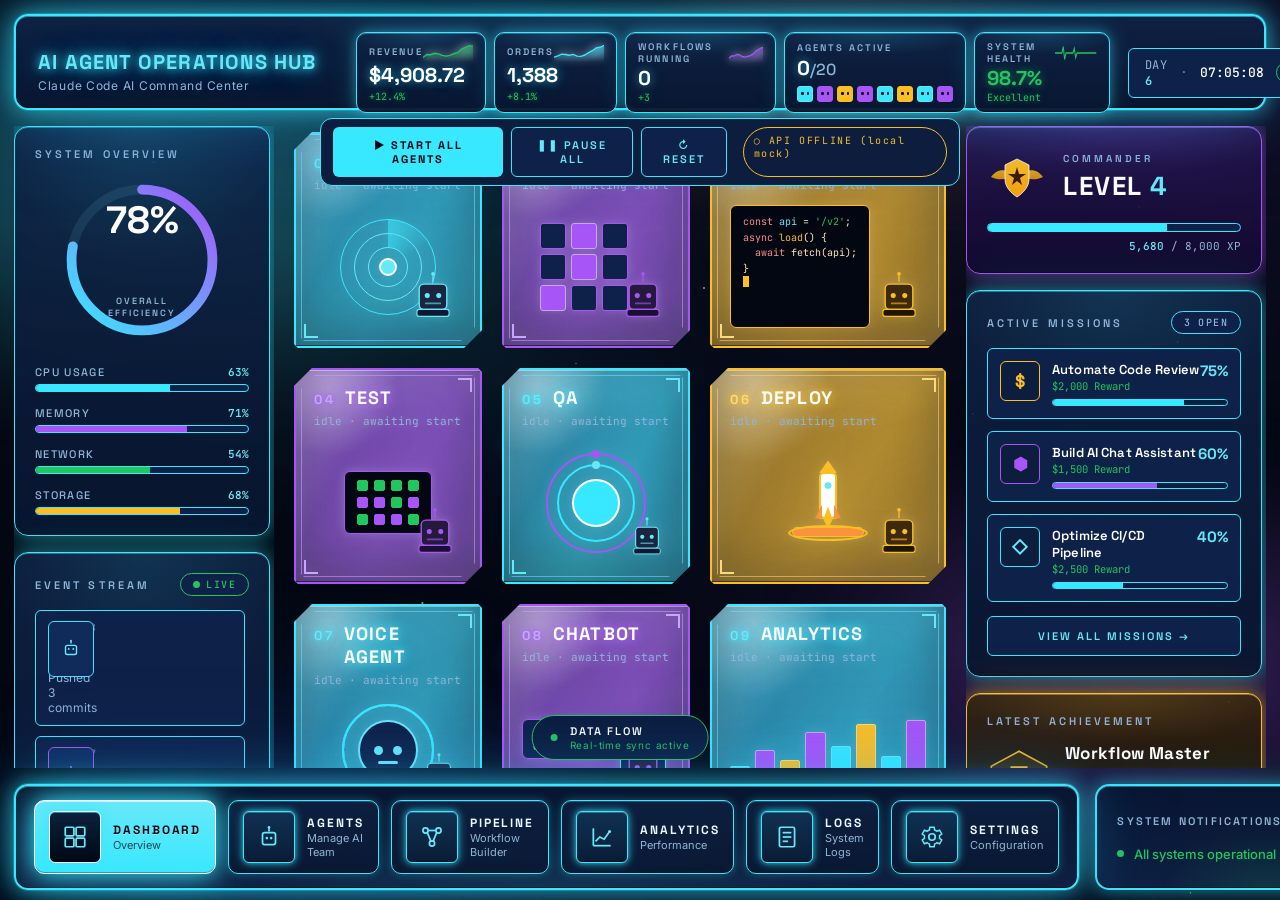
==== commit 3a3d9db3: "Connect dashboards to live Render API + harden .gitignore - Both dashboards now point at the live AP" ====
--- a/v2-claude-code-hub/index.html
+++ b/v2-claude-code-hub/index.html
@@ -794,7 +794,7 @@
 
 <div class="toasts" id="toasts" aria-live="polite"></div>
 <div class="backdrop" id="backdrop"></div>
-
+<script>window.__AGENT_API_BASE__ = 'https://new-dashboard-9ddc.onrender.com';</script>
 <script src="app.js"></script>
 </body>
 </html>
--- a/v2-claude-code-hub/styles.css
+++ b/v2-claude-code-hub/styles.css
@@ -1,18 +1,17 @@
 /* ==========================================================================
-   AI AGENT OPERATIONS HUB · Claude Code AI Command Center
-   Production-grade glassmorphic dashboard
+   AI AGENT OPERATIONS HUB · Crisp Flat Neon (v2)
+   No shadows. No soft fades. Sharp solid borders, solid fills.
    ========================================================================== */
 
 :root {
-  /* Base */
-  --bg-main: #030712;
-  --bg-deep: #020510;
-  --bg-panel: rgba(8, 18, 38, 0.58);
-  --bg-panel-strong: rgba(10, 25, 55, 0.78);
-
-  /* Brand palette */
+  --bg-main: #020617;
+  --bg-deep: #030712;
+  --panel: #0c1d3e;
+  --panel-2: #0e2148;
+  --panel-3: #102a5a;
+
   --cyan: #38e8ff;
-  --cyan-dim: #6fd3e6;
+  --cyan-bright: #67e8f9;
   --blue: #2563eb;
   --electric-blue: #00aaff;
   --purple: #8b5cf6;
@@ -21,1974 +20,1054 @@
   --orange: #fb923c;
   --green: #22c55e;
   --red: #ef4444;
-
-  /* Text */
+  --pink: #ec4899;
+
   --text-main: #eaf7ff;
   --text-muted: #8fb6d9;
   --text-dim: #5e7a99;
 
-  /* Glass */
-  --glass-border: rgba(125, 211, 252, 0.35);
-  --glass-border-soft: rgba(125, 211, 252, 0.18);
-  --glass-highlight: rgba(255, 255, 255, 0.16);
-  --glass-shadow: 0 18px 50px rgba(0, 0, 0, 0.5), 0 1px 0 rgba(255, 255, 255, 0.04);
-
-  /* Glow */
-  --glow-cyan: 0 0 22px rgba(56, 232, 255, 0.55);
-  --glow-cyan-strong: 0 0 32px rgba(56, 232, 255, 0.8);
-  --glow-purple: 0 0 24px rgba(168, 85, 247, 0.55);
-  --glow-gold: 0 0 20px rgba(251, 191, 36, 0.6);
-  --glow-green: 0 0 20px rgba(34, 197, 94, 0.55);
-
-  /* Typography */
+  /* Glass surfaces (Step 1) */
+  --glass-1: rgba(12, 29, 62, 0.42);
+  --glass-2: rgba(14, 33, 72, 0.55);
+  --glass-3: rgba(16, 42, 90, 0.72);
+  --glass-edge-light: rgba(255, 255, 255, 0.10);
+  --glass-edge-dark:  rgba(0, 0, 0, 0.45);
+
+  /* Glow halos */
+  --glow-cyan:        0 0 24px rgba(56, 232, 255, 0.45);
+  --glow-cyan-strong: 0 0 40px rgba(56, 232, 255, 0.70);
+  --glow-violet:      0 0 28px rgba(168, 85, 247, 0.55);
+  --glow-gold:        0 0 24px rgba(251, 191, 36, 0.55);
+  --glow-orange:      0 0 24px rgba(251, 146, 60, 0.55);
+  --glow-green:       0 0 22px rgba(34, 197, 94, 0.45);
+  --glow-red:         0 0 22px rgba(239, 68, 68, 0.60);
+
+  /* Connector colors */
+  --trace-cyan:   rgba(56, 232, 255, 0.85);
+  --trace-gold:   rgba(251, 191, 36, 0.85);
+  --trace-violet: rgba(168, 85, 247, 0.85);
+
   --f-display: 'Space Grotesk', 'Inter', sans-serif;
   --f-body: 'Inter', system-ui, sans-serif;
   --f-mono: 'JetBrains Mono', 'Consolas', monospace;
-  --f-brand: 'Orbitron', sans-serif;
-
-  /* Geometry */
-  --r-sm: 6px;
-  --r-md: 12px;
-  --r-lg: 18px;
-  --r-xl: 24px;
-
-  /* Layout */
-  --hud-top-h: 96px;
-  --hud-bot-h: 100px;
-}
-
-/* ==========================================================================
-   RESET / BASE
-   ========================================================================== */
-
-*, *::before, *::after {
-  box-sizing: border-box;
-  margin: 0;
-  padding: 0;
-}
-
-html, body {
-  width: 100%;
-  height: 100%;
-  background: var(--bg-deep);
-  color: var(--text-main);
-  font-family: var(--f-body);
-  font-weight: 400;
-  font-size: 14px;
-  line-height: 1.5;
-  letter-spacing: 0.005em;
-  overflow: hidden;
-  user-select: none;
-  -webkit-font-smoothing: antialiased;
-  -moz-osx-font-smoothing: grayscale;
-}
-
+
+  --r-sm: 6px; --r-md: 10px; --r-lg: 14px;
+  --hud-top-h: 96px; --hud-bot-h: 102px;
+}
+
+*, *::before, *::after { box-sizing: border-box; margin: 0; padding: 0; }
+html, body { width: 100%; height: 100%; background: var(--bg-deep); color: var(--text-main);
+  font-family: var(--f-body); font-size: 14px; overflow: hidden; user-select: none;
+  -webkit-font-smoothing: antialiased; }
+button { font-family: inherit; cursor: pointer; background: none; border: 0; color: inherit; }
+ul, ol { list-style: none; }
+::-webkit-scrollbar { width: 6px; height: 6px; }
+::-webkit-scrollbar-thumb { background: var(--cyan); border-radius: 3px; }
+::-webkit-scrollbar-track { background: transparent; }
+
+/* ==================== BACKGROUND ==================== */
 body {
-  background:
-    radial-gradient(ellipse 80% 60% at 20% 10%, rgba(56, 232, 255, 0.08), transparent 60%),
-    radial-gradient(ellipse 60% 50% at 85% 95%, rgba(168, 85, 247, 0.10), transparent 60%),
-    radial-gradient(ellipse 50% 30% at 50% 100%, rgba(56, 232, 255, 0.04), transparent 70%),
-    linear-gradient(180deg, #020510 0%, #030712 50%, #050a18 100%);
-  min-height: 100vh;
-}
-
-button {
-  font-family: inherit;
-  cursor: pointer;
-  background: none;
-  border: 0;
-  color: inherit;
-}
-
-ul, ol { list-style: none; }
-
-::-webkit-scrollbar { width: 6px; height: 6px; }
-::-webkit-scrollbar-thumb { background: rgba(56, 232, 255, 0.25); border-radius: 3px; }
-::-webkit-scrollbar-thumb:hover { background: rgba(56, 232, 255, 0.45); }
-::-webkit-scrollbar-track { background: transparent; }
-
-/* ==========================================================================
-   ATMOSPHERIC LAYERS
-   ========================================================================== */
-
-.stars, .aurora, .grid-floor, .grain, .vignette, .beam {
-  position: fixed;
-  inset: 0;
-  pointer-events: none;
-  z-index: 0;
-}
-
-.stars {
+  margin: 0; min-height: 100vh; position: relative;
+  background:
+    /* Big diffuse nebula glows behind the action */
+    radial-gradient(ellipse 50% 40% at 25% 30%, rgba(56, 232, 255, 0.10), transparent 70%),
+    radial-gradient(ellipse 45% 35% at 80% 70%, rgba(168, 85, 247, 0.10), transparent 70%),
+    radial-gradient(ellipse 35% 25% at 50% 50%, rgba(37, 99, 235, 0.06), transparent 70%),
+    var(--bg-deep);
+}
+/* Dense static starfield — multiple sizes/colors, no twinkle */
+body::before {
+  content: ""; position: fixed; inset: 0; pointer-events: none; z-index: 0;
   background-image:
-    radial-gradient(1px 1px at 15% 18%, #fff 50%, transparent 100%),
-    radial-gradient(1px 1px at 33% 78%, #ddeaff 50%, transparent 100%),
-    radial-gradient(1px 1px at 55% 35%, #fff 50%, transparent 100%),
-    radial-gradient(1px 1px at 72% 12%, #c8e7ff 50%, transparent 100%),
-    radial-gradient(1.4px 1.4px at 84% 62%, #fff 50%, transparent 100%),
-    radial-gradient(1px 1px at 6% 70%, #fff 50%, transparent 100%),
-    radial-gradient(1px 1px at 41% 91%, #c8e7ff 50%, transparent 100%),
-    radial-gradient(1.2px 1.2px at 92% 38%, #fff 50%, transparent 100%),
-    radial-gradient(1px 1px at 24% 50%, #fff 50%, transparent 100%);
-  opacity: 0.55;
-  animation: starsTwinkle 6s ease-in-out infinite;
-}
-@keyframes starsTwinkle { 0%, 100% { opacity: 0.45; } 50% { opacity: 0.75; } }
-
+    /* tiny white stars */
+    radial-gradient(1px 1px at 4% 7%, #fff, transparent 1.5px),
+    radial-gradient(1px 1px at 12% 18%, #fff, transparent 1.5px),
+    radial-gradient(1px 1px at 19% 42%, #c5e4ff, transparent 1.5px),
+    radial-gradient(1px 1px at 26% 11%, #fff, transparent 1.5px),
+    radial-gradient(1px 1px at 28% 73%, #c5e4ff, transparent 1.5px),
+    radial-gradient(1px 1px at 35% 26%, #fff, transparent 1.5px),
+    radial-gradient(1px 1px at 41% 91%, #c5e4ff, transparent 1.5px),
+    radial-gradient(1px 1px at 47% 59%, #fff, transparent 1.5px),
+    radial-gradient(1px 1px at 55% 32%, #fff, transparent 1.5px),
+    radial-gradient(1px 1px at 62% 5%, #b8d8ff, transparent 1.5px),
+    radial-gradient(1px 1px at 68% 84%, #fff, transparent 1.5px),
+    radial-gradient(1px 1px at 72% 14%, #b8d8ff, transparent 1.5px),
+    radial-gradient(1px 1px at 76% 46%, #fff, transparent 1.5px),
+    radial-gradient(1px 1px at 84% 62%, #fff, transparent 1.5px),
+    radial-gradient(1px 1px at 89% 23%, #c5e4ff, transparent 1.5px),
+    radial-gradient(1px 1px at 92% 38%, #fff, transparent 1.5px),
+    radial-gradient(1px 1px at 96% 78%, #fff, transparent 1.5px),
+    radial-gradient(1px 1px at 3% 88%, #fff, transparent 1.5px),
+    radial-gradient(1px 1px at 8% 70%, #fff, transparent 1.5px),
+    radial-gradient(1px 1px at 14% 95%, #c5e4ff, transparent 1.5px),
+    radial-gradient(1px 1px at 24% 50%, #fff, transparent 1.5px),
+    radial-gradient(1px 1px at 33% 67%, #fff, transparent 1.5px),
+    radial-gradient(1px 1px at 65% 78%, #b8d8ff, transparent 1.5px);
+  opacity: 0.85;
+}
+/* Brighter / bigger / colored highlight stars (second layer) — slowly drifts */
+body::after {
+  content: ""; position: fixed;
+  top: -10vh; left: 0; width: 100%; height: 120vh;
+  pointer-events: none; z-index: 0;
+  background-image:
+    radial-gradient(2px 2px at 14% 16%, #fff, transparent 50%),
+    radial-gradient(2px 2px at 38% 8%, #67e8f9, transparent 50%),
+    radial-gradient(2.2px 2.2px at 67% 22%, #fff, transparent 50%),
+    radial-gradient(2px 2px at 82% 52%, #a855f7, transparent 50%),
+    radial-gradient(2px 2px at 22% 88%, #67e8f9, transparent 50%),
+    radial-gradient(2.4px 2.4px at 54% 76%, #fff, transparent 50%),
+    radial-gradient(2px 2px at 93% 91%, #fbbf24, transparent 50%),
+    radial-gradient(2px 2px at 7% 56%, #fff, transparent 50%),
+    radial-gradient(1.6px 1.6px at 45% 42%, #67e8f9, transparent 50%),
+    radial-gradient(1.8px 1.8px at 76% 12%, #fbbf24, transparent 50%);
+  filter: drop-shadow(0 0 3px currentColor);
+  opacity: 0.95;
+  animation: particleDrift 90s linear infinite;
+}
+@keyframes particleDrift {
+  0% { transform: translateY(0); }
+  100% { transform: translateY(-15vh); }
+}
+/* Step 1: aurora + beams are back; only these legacy divs stay hidden */
+.stars, .grid-floor, .grain, .vignette, .scanlines { display: none; }
+
+/* Aurora — diffuse cyan/violet/gold haze drifting behind the deck */
 .aurora {
-  background:
-    radial-gradient(ellipse 30% 18% at 18% 24%, rgba(168, 85, 247, 0.18), transparent 70%),
-    radial-gradient(ellipse 35% 20% at 78% 70%, rgba(56, 232, 255, 0.16), transparent 70%);
+  position: fixed; inset: -10%; z-index: 0; pointer-events: none;
+  background:
+    radial-gradient(ellipse 60% 40% at 20% 30%, rgba(56,232,255,0.18) 0%, transparent 60%),
+    radial-gradient(ellipse 50% 40% at 80% 70%, rgba(168,85,247,0.18) 0%, transparent 60%),
+    radial-gradient(ellipse 40% 30% at 60% 20%, rgba(251,191,36,0.10) 0%, transparent 65%);
   filter: blur(40px);
-  mix-blend-mode: screen;
-  opacity: 0.9;
-  animation: auroraDrift 16s ease-in-out infinite;
+  animation: auroraDrift 22s ease-in-out infinite alternate;
 }
 @keyframes auroraDrift {
-  0%, 100% { transform: translate(0, 0); }
-  50% { transform: translate(20px, -10px); }
-}
-
-.grid-floor {
-  background:
-    linear-gradient(rgba(56, 232, 255, 0.04) 1px, transparent 1px) 0 0 / 60px 60px,
-    linear-gradient(90deg, rgba(56, 232, 255, 0.04) 1px, transparent 1px) 0 0 / 60px 60px;
-  mask: radial-gradient(ellipse 90% 70% at 50% 50%, #000 30%, transparent 100%);
-  -webkit-mask: radial-gradient(ellipse 90% 70% at 50% 50%, #000 30%, transparent 100%);
-  opacity: 0.7;
-}
-
-.grain {
-  background-image: url("data:image/svg+xml;utf8,<svg xmlns='http://www.w3.org/2000/svg' width='200' height='200'><filter id='n'><feTurbulence type='fractalNoise' baseFrequency='0.85' numOctaves='2' stitchTiles='stitch'/><feColorMatrix values='0 0 0 0 1   0 0 0 0 1   0 0 0 0 1   0 0 0 0.5 0'/></filter><rect width='100%' height='100%' filter='url(%23n)'/></svg>");
-  opacity: 0.035;
-  mix-blend-mode: overlay;
-}
-
-.vignette {
-  background: radial-gradient(ellipse 80% 70% at 50% 50%, transparent 50%, rgba(0, 0, 0, 0.55) 100%);
-  z-index: 1;
-}
-
+  from { transform: translate3d(0,0,0) scale(1); }
+  to   { transform: translate3d(-2%, 2%, 0) scale(1.04); }
+}
+
+/* Volumetric beams — soft skewed light shafts from top corners */
 .beam {
-  width: 600px;
-  height: 100vh;
-  background: linear-gradient(to bottom, rgba(56, 232, 255, 0.10), transparent 70%);
-  filter: blur(60px);
-  z-index: 0;
-}
-.beam--left { left: -180px; top: -100px; transform: rotate(8deg); transform-origin: top left; }
-.beam--right { right: -180px; top: -100px; transform: rotate(-8deg); transform-origin: top right;
-  background: linear-gradient(to bottom, rgba(168, 85, 247, 0.10), transparent 70%); }
-
-/* ==========================================================================
-   REUSABLE PRIMITIVES
-   ========================================================================== */
-
-/* Glass panel — the workhorse */
+  position: fixed; top: 0; width: 50vw; height: 100vh;
+  pointer-events: none; z-index: 0;
+  background: linear-gradient(180deg, rgba(56,232,255,0.10) 0%, transparent 50%);
+  filter: blur(40px);
+  animation: beamPulse 14s ease-in-out infinite alternate;
+}
+.beam--left  { left: -10vw;  transform: skewX(-12deg) translateZ(0); }
+.beam--right { right: -10vw; transform: skewX( 12deg) translateZ(0);
+  background: linear-gradient(180deg, rgba(168,85,247,0.10) 0%, transparent 50%); }
+@keyframes beamPulse {
+  0%, 100% { opacity: 0.55; }
+  50%      { opacity: 0.85; }
+}
+
+/* ==================== REUSABLE PRIMITIVES ==================== */
+.glass-shell, .glass-room, .hud-panel, .glass-panel {
+  position: relative;
+  background: var(--panel);
+  border: 1.5px solid var(--cyan);
+  border-radius: var(--r-lg);
+}
+
+.neon-cyan { border-color: var(--cyan); }
+.neon-purple { border-color: var(--violet); }
+.neon-gold { border-color: var(--gold); }
+.bevel-border { border: 2px solid var(--cyan); }
+
+.holo-orb { width: 88px; height: 88px; border-radius: 50%;
+  background: var(--cyan); border: 2px solid var(--cyan-bright); }
+
+.connector-line { position: absolute; height: 2px; background: var(--cyan); pointer-events: none; }
+.connector-line::after { content: ""; position: absolute; top: -2px; left: -20%;
+  width: 18px; height: 6px; background: var(--cyan-bright);
+  animation: dataPulse 2s linear infinite; }
+@keyframes dataPulse { from { left: -20%; } to { left: 110%; } }
+
+.data-pulse { position: absolute; width: 10px; height: 10px; border-radius: 50%;
+  background: var(--cyan-bright); }
+
+.bot-avatar { width: 38px; height: 38px; border-radius: var(--r-sm);
+  background: var(--panel-2); border: 1.5px solid var(--cyan);
+  display: grid; place-items: center; }
+
+.dim, .muted { color: var(--text-muted); }
+
+/* ==================== TOP HUD — floating holographic bar ==================== */
+.hud-top {
+  position: fixed; top: 14px; left: 14px; right: 14px; height: var(--hud-top-h); z-index: 30;
+  display: grid; grid-template-columns: 320px 1fr auto; align-items: center; gap: 18px;
+  padding: 16px 22px;
+  background:
+    radial-gradient(ellipse 50% 100% at 50% 0%, rgba(56, 232, 255, 0.10), transparent 60%),
+    linear-gradient(180deg, rgba(15, 35, 70, 0.92) 0%, rgba(8, 22, 48, 0.96) 100%);
+  border: 2px solid var(--cyan);
+  border-radius: var(--r-lg);
+  box-shadow:
+    /* Inner top edge highlight */
+    inset 0 1px 0 rgba(103, 232, 249, 0.5),
+    /* Inner bottom dark edge */
+    inset 0 -1px 0 rgba(0, 0, 0, 0.5),
+    /* Tight outer edge */
+    0 0 0 1px rgba(56, 232, 255, 0.25),
+    /* Medium glow halo */
+    0 0 22px rgba(56, 232, 255, 0.6),
+    /* Wide bloom */
+    0 0 60px rgba(56, 232, 255, 0.3),
+    0 0 120px rgba(37, 99, 235, 0.2);
+}
+
+.hud-top__title { position: relative; z-index: 2; }
+.brand-title {
+  font-family: var(--f-display); font-weight: 700; font-size: 26px;
+  letter-spacing: 0.06em; line-height: 1; color: var(--cyan-bright);
+  text-shadow:
+    0 0 10px var(--cyan),
+    0 0 22px rgba(56, 232, 255, 0.6),
+    0 0 40px rgba(37, 99, 235, 0.4);
+}
+.brand-subtitle { margin-top: 6px; font-size: 12px; letter-spacing: 0.06em; color: var(--text-muted); }
+
+.hud-top__stats { position: relative; z-index: 2;
+  display: grid; grid-template-columns: repeat(5, 1fr); gap: 10px; }
+
+.stat-card {
+  position: relative; padding: 10px 14px;
+  background:
+    radial-gradient(ellipse 80% 40% at 50% 0%, rgba(56, 232, 255, 0.14), transparent 70%),
+    linear-gradient(180deg, rgba(15, 35, 70, 0.85) 0%, rgba(8, 22, 48, 0.95) 100%);
+  border: 1.5px solid var(--cyan);
+  border-radius: var(--r-md);
+  display: grid; gap: 3px;
+  box-shadow:
+    inset 0 1px 0 rgba(103, 232, 249, 0.35),
+    inset 0 -1px 0 rgba(0, 0, 0, 0.45),
+    0 0 12px rgba(56, 232, 255, 0.45),
+    0 0 30px rgba(56, 232, 255, 0.18);
+}
+.stat-card__head { display: flex; justify-content: space-between; align-items: center; }
+.stat-card__label { font-family: var(--f-display); font-size: 9.5px; font-weight: 600;
+  letter-spacing: 0.22em; color: var(--text-muted); }
+.stat-card__value { font-family: var(--f-display); font-weight: 700; font-size: 22px;
+  line-height: 1; color: #fff;
+  text-shadow: 0 0 8px rgba(56, 232, 255, 0.5), 0 0 18px rgba(56, 232, 255, 0.25); }
+.stat-card__value.good { color: var(--green); text-shadow: 0 0 8px rgba(34, 197, 94, 0.6); }
+.stat-card__value .dim { color: var(--text-muted); font-size: 16px; font-weight: 500; text-shadow: none; }
+.stat-card__delta { font-family: var(--f-mono); font-size: 10px; color: var(--text-muted); }
+.stat-card__delta.up, .stat-card__delta.good { color: var(--green); text-shadow: 0 0 6px rgba(34, 197, 94, 0.5); }
+.stat-card__delta.down { color: var(--red); }
+
+.spark { width: 50px; height: 20px; filter: drop-shadow(0 0 4px currentColor); }
+.spark-line { stroke: var(--green); stroke-width: 1.5; fill: none; }
+.stat-card:nth-child(2) .spark-line { stroke: var(--cyan); }
+.stat-card:nth-child(3) .spark-line { stroke: var(--violet); }
+.pulse-ekg { width: 60px; height: 20px; }
+.ekg-line { stroke: var(--green); stroke-width: 1.5; fill: none; }
+
+.stat-card__avatars { display: flex; gap: 4px; margin-top: 3px; }
+.dot-bot {
+  width: 16px; height: 16px; border-radius: 3px; position: relative;
+  background: var(--cyan);
+  border: 1px solid var(--cyan-bright);
+}
+.dot-bot::before, .dot-bot::after { content: ""; position: absolute; top: 5px;
+  width: 2.5px; height: 2.5px; background: var(--bg-deep); border-radius: 50%; }
+.dot-bot::before { left: 3px; }
+.dot-bot::after { right: 3px; }
+.dot-bot:nth-child(2n) { background: var(--violet); border-color: var(--violet); }
+.dot-bot:nth-child(3n) { background: var(--gold); border-color: var(--gold); }
+
+.hud-top__right { position: relative; z-index: 2; display: flex; align-items: center; gap: 12px; }
+.hud-clock {
+  display: flex; align-items: center; gap: 12px; padding: 8px 16px;
+  font-family: var(--f-mono); font-size: 13px;
+  background: var(--panel-2); border: 1.5px solid var(--cyan); border-radius: var(--r-sm);
+}
+.hud-clock__day { color: var(--text-muted); letter-spacing: 0.06em; font-size: 12px; }
+.hud-clock__day b { color: var(--cyan-bright); font-weight: 600; }
+.hud-clock__time { color: #fff; font-weight: 500; }
+.hud-clock__sep { color: var(--text-dim); }
+.hud-clock__live { display: inline-flex; align-items: center; gap: 5px; padding: 3px 10px;
+  border-radius: 999px; background: var(--panel-2); border: 1.5px solid var(--green);
+  font-size: 10px; font-weight: 600; color: var(--green); letter-spacing: 0.14em; }
+
+.speed-ctrl { display: inline-flex; padding: 3px; gap: 2px;
+  background: var(--panel-2); border: 1.5px solid var(--cyan); border-radius: var(--r-sm); }
+.speed-btn { padding: 6px 11px; font-family: var(--f-mono); font-size: 11px;
+  font-weight: 500; color: var(--text-muted); border-radius: 3px; }
+.speed-btn:hover { color: var(--cyan-bright); background: var(--panel-3); }
+.speed-btn.active { background: var(--cyan); color: var(--bg-deep); font-weight: 700; }
+
+.dot { display: inline-block; width: 7px; height: 7px; border-radius: 50%; background: currentColor; }
+.dot.green { background: var(--green); }
+.dot.pulse { animation: dotPulse 1.6s ease-in-out infinite; }
+@keyframes dotPulse { 0%, 100% { opacity: 1; } 50% { opacity: 0.4; } }
+
+/* ==================== DECK ==================== */
+.deck {
+  position: fixed; top: calc(var(--hud-top-h) + 30px); left: 14px; right: 14px;
+  bottom: calc(var(--hud-bot-h) + 30px); z-index: 10;
+  display: grid; grid-template-columns: 300px 1fr 340px; gap: 18px; overflow: hidden;
+}
+.left-col, .right-col { display: flex; flex-direction: column; gap: 16px;
+  overflow-y: auto; padding-right: 4px; }
+
+/* ==================== PANELS — floating holographic glass shells ==================== */
 .glass-panel {
   position: relative;
-  background: linear-gradient(180deg, rgba(14, 28, 56, 0.65) 0%, rgba(8, 18, 38, 0.55) 100%);
-  border: 1px solid var(--glass-border-soft);
+  padding: 20px;
+  background:
+    radial-gradient(ellipse 80% 50% at 50% 0%, rgba(56, 232, 255, 0.10), transparent 70%),
+    linear-gradient(180deg, rgba(15, 35, 70, 0.85) 0%, rgba(8, 22, 48, 0.95) 100%);
+  border: 1.5px solid var(--cyan);
   border-radius: var(--r-lg);
-  padding: 18px;
-  backdrop-filter: blur(24px) saturate(160%);
-  -webkit-backdrop-filter: blur(24px) saturate(160%);
-  box-shadow:
-    inset 0 1px 0 var(--glass-highlight),
-    inset 0 0 60px rgba(56, 232, 255, 0.025),
-    var(--glass-shadow);
-}
-/* Crystal edge — multi-stop highlight on the top inner edge */
-.glass-panel::before {
-  content: "";
-  position: absolute;
-  inset: 0;
-  border-radius: inherit;
-  background: linear-gradient(135deg, rgba(56, 232, 255, 0.18) 0%, transparent 30%, transparent 70%, rgba(168, 85, 247, 0.12) 100%);
-  pointer-events: none;
-  opacity: 0.65;
-  mix-blend-mode: screen;
-}
-/* Bottom inner glow */
-.glass-panel::after {
-  content: "";
-  position: absolute;
-  inset: 1px;
-  border-radius: calc(var(--r-lg) - 1px);
-  background:
-    linear-gradient(180deg, transparent 80%, rgba(56, 232, 255, 0.04) 100%);
-  pointer-events: none;
-}
-
-/* Panel head */
-.panel__head {
-  display: flex;
-  align-items: center;
-  justify-content: space-between;
-  margin-bottom: 14px;
-}
-.panel__title {
-  font-family: var(--f-display);
-  font-weight: 600;
-  font-size: 11px;
-  letter-spacing: 0.28em;
-  color: var(--text-muted);
-  text-transform: uppercase;
-}
-
-/* Pills */
-.live-pill, .muted-pill {
-  display: inline-flex;
-  align-items: center;
-  gap: 6px;
-  padding: 3px 10px;
-  font-family: var(--f-mono);
-  font-size: 10px;
-  font-weight: 500;
-  letter-spacing: 0.14em;
-  border-radius: 999px;
-  border: 1px solid;
-}
-.live-pill {
-  color: var(--green);
-  border-color: rgba(34, 197, 94, 0.4);
-  background: rgba(34, 197, 94, 0.08);
-}
-.muted-pill {
-  color: var(--text-muted);
-  border-color: var(--glass-border-soft);
-  background: rgba(56, 232, 255, 0.04);
-}
-
-/* Dots */
-.dot { display: inline-block; width: 7px; height: 7px; border-radius: 50%; background: currentColor; }
-.dot.green { background: var(--green); box-shadow: 0 0 8px var(--green); }
-.dot.pulse {
-  animation: dotPulse 1.6s ease-in-out infinite;
-  box-shadow: 0 0 10px currentColor;
-}
-@keyframes dotPulse {
-  0%, 100% { transform: scale(1); opacity: 1; }
-  50% { transform: scale(0.7); opacity: 0.5; }
-}
-
-/* Buttons */
-.ghost-btn {
-  display: inline-flex;
-  align-items: center;
-  justify-content: center;
-  gap: 8px;
-  width: 100%;
-  margin-top: 12px;
-  padding: 10px 14px;
-  font-family: var(--f-display);
-  font-size: 11px;
-  font-weight: 600;
-  letter-spacing: 0.18em;
-  color: var(--cyan);
-  background: rgba(56, 232, 255, 0.06);
-  border: 1px solid rgba(56, 232, 255, 0.3);
-  border-radius: var(--r-sm);
-  transition: all 0.2s ease;
-}
-.ghost-btn:hover {
-  background: rgba(56, 232, 255, 0.12);
-  border-color: var(--cyan);
-  box-shadow: var(--glow-cyan);
-  color: #fff;
-}
-.primary-btn {
-  display: inline-flex;
-  align-items: center;
-  justify-content: center;
-  gap: 8px;
-  padding: 10px 16px;
-  font-family: var(--f-display);
-  font-size: 11px;
-  font-weight: 700;
-  letter-spacing: 0.18em;
-  color: #03101e;
-  background: linear-gradient(135deg, var(--cyan), var(--electric-blue));
-  border-radius: var(--r-sm);
-  box-shadow: 0 8px 24px rgba(56, 232, 255, 0.3), inset 0 1px 0 rgba(255, 255, 255, 0.4);
-  transition: all 0.2s ease;
-}
-.primary-btn:hover {
-  transform: translateY(-1px);
-  box-shadow: 0 12px 30px rgba(56, 232, 255, 0.5), inset 0 1px 0 rgba(255, 255, 255, 0.5);
-}
-
-.dim, .muted { color: var(--text-muted); }
-
-/* ==========================================================================
-   TOP HUD
-   ========================================================================== */
-
-.hud-top {
-  position: fixed;
-  top: 14px;
-  left: 14px;
-  right: 14px;
-  height: var(--hud-top-h);
-  z-index: 30;
-  display: grid;
-  grid-template-columns: 320px 1fr auto;
-  align-items: center;
-  gap: 16px;
-  padding: 14px 18px;
-  background: linear-gradient(180deg, rgba(8, 18, 38, 0.62) 0%, rgba(4, 10, 24, 0.52) 100%);
-  border: 1px solid var(--glass-border-soft);
-  border-radius: var(--r-lg);
-  backdrop-filter: blur(28px) saturate(160%);
-  box-shadow: inset 0 1px 0 var(--glass-highlight), 0 14px 50px rgba(0, 0, 0, 0.5);
-}
-.hud-top::before {
-  content: "";
-  position: absolute;
-  inset: 0;
-  border-radius: inherit;
-  background: linear-gradient(135deg, rgba(56, 232, 255, 0.16), transparent 35%, transparent 65%, rgba(168, 85, 247, 0.08));
-  pointer-events: none;
-  mix-blend-mode: screen;
-  opacity: 0.7;
-}
-
-.hud-top__title {
-  position: relative;
-  z-index: 2;
-}
-.brand-title {
-  font-family: var(--f-display);
-  font-weight: 700;
-  font-size: 22px;
-  letter-spacing: 0.06em;
-  line-height: 1;
-  color: var(--cyan);
-  text-shadow: 0 0 22px rgba(56, 232, 255, 0.45);
-}
-.brand-subtitle {
-  margin-top: 4px;
-  font-family: var(--f-body);
-  font-size: 12px;
-  font-weight: 400;
-  letter-spacing: 0.04em;
-  color: var(--text-muted);
-}
-
-.hud-top__stats {
-  position: relative;
-  z-index: 2;
-  display: grid;
-  grid-template-columns: repeat(5, 1fr);
-  gap: 10px;
-}
-
-.stat-card {
-  position: relative;
-  padding: 10px 14px;
-  background: linear-gradient(180deg, rgba(14, 30, 60, 0.55), rgba(6, 14, 30, 0.4));
-  border: 1px solid var(--glass-border-soft);
-  border-radius: var(--r-md);
-  backdrop-filter: blur(8px);
-  display: grid;
-  grid-template-rows: auto auto auto;
-  gap: 2px;
-}
-.stat-card::after {
-  content: "";
-  position: absolute;
-  inset: 0;
-  border-radius: inherit;
-  background: linear-gradient(135deg, rgba(56, 232, 255, 0.06), transparent 50%);
-  pointer-events: none;
-}
-.stat-card__head {
-  display: flex;
-  justify-content: space-between;
-  align-items: center;
-  position: relative; z-index: 1;
-}
-.stat-card__label {
-  font-family: var(--f-display);
-  font-size: 9.5px;
-  font-weight: 600;
-  letter-spacing: 0.2em;
-  color: var(--text-muted);
-}
-.stat-card__value {
-  font-family: var(--f-display);
-  font-weight: 700;
-  font-size: 22px;
-  line-height: 1;
-  color: #fff;
-  letter-spacing: 0.01em;
-  position: relative; z-index: 1;
-}
-.stat-card__value.good { color: var(--green); }
-.stat-card__value .dim { color: var(--text-muted); font-size: 16px; font-weight: 500; }
-.stat-card__delta {
-  font-family: var(--f-mono);
-  font-size: 10px;
-  font-weight: 500;
-  letter-spacing: 0.04em;
-  color: var(--text-muted);
-  position: relative; z-index: 1;
-}
-.stat-card__delta.up { color: var(--green); }
-.stat-card__delta.good { color: var(--green); }
-.stat-card__delta.down { color: var(--red); }
-
-.spark { width: 50px; height: 18px; }
-.spark-line { stroke: var(--green); stroke-width: 1.5; }
-.stat-card:nth-child(2) .spark-line { stroke: var(--cyan); }
-.stat-card:nth-child(3) .spark-line { stroke: var(--violet); }
-
-.pulse-ekg { width: 60px; height: 18px; }
-.ekg-line {
-  stroke: var(--green);
-  stroke-width: 1.5;
-  fill: none;
-  filter: drop-shadow(0 0 4px var(--green));
-  animation: ekgPulse 1.6s ease-in-out infinite;
-}
-@keyframes ekgPulse {
-  0%, 100% { opacity: 0.85; }
-  50% { opacity: 1; }
-}
-
-.stat-card__avatars {
-  display: flex;
-  gap: 3px;
-  margin-top: 2px;
-}
-.dot-bot {
-  width: 14px;
-  height: 14px;
-  background: linear-gradient(180deg, var(--cyan), var(--electric-blue));
-  border-radius: 3px;
-  position: relative;
-  box-shadow: 0 0 6px rgba(56, 232, 255, 0.6), inset 0 1px 0 rgba(255, 255, 255, 0.3);
-}
-.dot-bot::before, .dot-bot::after {
-  content: "";
-  position: absolute;
-  top: 5px;
-  width: 2px;
-  height: 2px;
-  background: #03101e;
-  border-radius: 50%;
-}
-.dot-bot::before { left: 3px; }
-.dot-bot::after { right: 3px; }
-.dot-bot:nth-child(2n) { background: linear-gradient(180deg, var(--violet), var(--purple)); box-shadow: 0 0 6px rgba(168, 85, 247, 0.6), inset 0 1px 0 rgba(255, 255, 255, 0.3); }
-.dot-bot:nth-child(3n) { background: linear-gradient(180deg, var(--gold), var(--orange)); box-shadow: 0 0 6px rgba(251, 191, 36, 0.6), inset 0 1px 0 rgba(255, 255, 255, 0.3); }
-
-/* Right side of HUD */
-.hud-top__right {
-  position: relative; z-index: 2;
-  display: flex;
-  align-items: center;
-  gap: 12px;
-}
-.hud-clock {
-  display: flex;
-  align-items: center;
-  gap: 10px;
-  font-family: var(--f-mono);
-  font-size: 13px;
-  color: var(--text-main);
-  padding: 6px 12px;
-  background: rgba(8, 18, 38, 0.6);
-  border: 1px solid var(--glass-border-soft);
-  border-radius: var(--r-sm);
-}
-.hud-clock__day { color: var(--text-muted); letter-spacing: 0.06em; font-size: 12px; }
-.hud-clock__day b { color: var(--cyan); font-weight: 600; }
-.hud-clock__time { color: #fff; font-weight: 500; }
-.hud-clock__sep { color: var(--text-dim); }
-.hud-clock__live {
-  display: inline-flex;
-  align-items: center;
-  gap: 5px;
-  padding: 2px 8px;
-  border-radius: 999px;
-  background: rgba(34, 197, 94, 0.1);
-  border: 1px solid rgba(34, 197, 94, 0.3);
-  font-size: 10px;
-  font-weight: 600;
-  color: var(--green);
-  letter-spacing: 0.12em;
-}
-
-.speed-ctrl {
-  display: inline-flex;
-  background: rgba(8, 18, 38, 0.6);
-  border: 1px solid var(--glass-border-soft);
-  border-radius: var(--r-sm);
-  overflow: hidden;
-  padding: 2px;
-}
-.speed-btn {
-  padding: 5px 10px;
-  font-family: var(--f-mono);
-  font-size: 11px;
-  font-weight: 500;
-  color: var(--text-muted);
-  border-radius: 4px;
-  transition: all 0.15s;
-}
-.speed-btn:hover { color: var(--cyan); background: rgba(56, 232, 255, 0.08); }
-.speed-btn.active {
-  background: linear-gradient(180deg, var(--cyan), var(--electric-blue));
-  color: #03101e;
-  box-shadow: 0 0 14px rgba(56, 232, 255, 0.5);
-  font-weight: 600;
-}
-
-/* ==========================================================================
-   MAIN DECK
-   ========================================================================== */
-
-.deck {
-  position: fixed;
-  top: calc(var(--hud-top-h) + 28px);
-  left: 14px;
-  right: 14px;
-  bottom: calc(var(--hud-bot-h) + 28px);
-  z-index: 10;
-  display: grid;
-  grid-template-columns: 280px 1fr 320px;
-  gap: 16px;
-  overflow: hidden;
-}
-
-.left-col, .right-col {
-  display: flex;
-  flex-direction: column;
-  gap: 16px;
-  overflow-y: auto;
-  padding-right: 4px;
-}
-
-/* ==========================================================================
-   LEFT COLUMN — System Overview + Event Stream
-   ========================================================================== */
-
-.efficiency-ring {
-  position: relative;
-  width: 160px;
-  height: 160px;
-  margin: 8px auto 18px;
-  display: grid;
-  place-items: center;
-}
-.ring-svg {
-  width: 100%;
-  height: 100%;
-  filter: drop-shadow(0 0 18px rgba(56, 232, 255, 0.3));
-}
-.ring-fill {
-  transition: stroke-dashoffset 1s cubic-bezier(.4, 0, .2, 1);
-}
-.ring-label {
-  position: absolute;
-  inset: 0;
-  display: grid;
-  place-items: center;
-  text-align: center;
-}
-.ring-num {
-  font-family: var(--f-display);
-  font-weight: 700;
-  font-size: 36px;
-  color: #fff;
-  letter-spacing: 0.01em;
-  line-height: 1;
-}
-.ring-sub {
-  margin-top: 4px;
-  font-family: var(--f-display);
-  font-size: 9px;
-  font-weight: 600;
-  letter-spacing: 0.22em;
-  color: var(--text-muted);
-}
-
-.usage-bars {
-  display: flex;
-  flex-direction: column;
-  gap: 12px;
-}
-.usage__row {
-  display: flex;
-  justify-content: space-between;
-  font-family: var(--f-display);
-  font-size: 11px;
-  font-weight: 500;
-  letter-spacing: 0.12em;
-  color: var(--text-muted);
-  margin-bottom: 4px;
-}
-.usage__row b {
-  color: var(--cyan);
-  font-weight: 600;
-  font-family: var(--f-mono);
-  letter-spacing: 0;
-}
-.usage__bar {
-  height: 6px;
-  background: rgba(56, 232, 255, 0.08);
-  border-radius: 999px;
-  overflow: hidden;
-  position: relative;
-}
-.usage__fill {
-  width: var(--w, 0%);
-  height: 100%;
-  background: linear-gradient(90deg, var(--electric-blue), var(--cyan));
-  border-radius: 999px;
-  box-shadow: 0 0 8px var(--cyan);
-  position: relative;
-}
-.usage__fill::after {
-  content: "";
-  position: absolute; inset: 0;
-  background: linear-gradient(90deg, transparent, rgba(255, 255, 255, 0.4), transparent);
-  animation: shine 3s linear infinite;
-}
-@keyframes shine {
-  0% { transform: translateX(-100%); }
-  100% { transform: translateX(100%); }
-}
-.usage__fill.purple { background: linear-gradient(90deg, var(--purple), var(--violet)); box-shadow: 0 0 8px var(--violet); }
-.usage__fill.green { background: linear-gradient(90deg, #16a34a, var(--green)); box-shadow: 0 0 8px var(--green); }
-.usage__fill.gold { background: linear-gradient(90deg, var(--orange), var(--gold)); box-shadow: 0 0 8px var(--gold); }
-
-/* Event stream */
-.events {
-  display: flex;
-  flex-direction: column;
-  gap: 10px;
-  max-height: 320px;
-  overflow-y: auto;
-  padding-right: 4px;
-}
-.events li {
-  display: grid;
-  grid-template-columns: 32px 1fr;
-  gap: 10px;
-  padding: 8px 10px;
-  background: rgba(8, 18, 38, 0.55);
-  border: 1px solid var(--glass-border-soft);
-  border-radius: var(--r-sm);
-  transition: all 0.2s;
-  animation: eventIn 0.4s ease;
-}
-@keyframes eventIn {
-  from { opacity: 0; transform: translateX(-6px); }
-  to { opacity: 1; transform: translateX(0); }
-}
-.events li:hover {
-  background: rgba(56, 232, 255, 0.04);
-  border-color: rgba(56, 232, 255, 0.3);
-}
-.event__avatar {
-  width: 32px;
-  height: 32px;
-  display: grid;
-  place-items: center;
-  background: linear-gradient(135deg, rgba(56, 232, 255, 0.15), rgba(0, 170, 255, 0.05));
-  border: 1px solid rgba(56, 232, 255, 0.35);
-  border-radius: var(--r-sm);
-  color: var(--cyan);
-}
+  box-shadow:
+    inset 0 1px 0 rgba(103, 232, 249, 0.4),
+    inset 0 -1px 0 rgba(0, 0, 0, 0.5),
+    0 0 18px rgba(56, 232, 255, 0.45),
+    0 0 50px rgba(56, 232, 255, 0.18),
+    0 14px 40px rgba(0, 0, 0, 0.4);
+}
+/* The commander panel + achievement panel get color-specific halos */
+.commander-panel {
+  border-color: var(--violet) !important;
+  background:
+    radial-gradient(ellipse 80% 50% at 50% 0%, rgba(168, 85, 247, 0.14), transparent 70%),
+    linear-gradient(180deg, rgba(40, 22, 80, 0.85) 0%, rgba(18, 10, 48, 0.95) 100%) !important;
+  box-shadow:
+    inset 0 1px 0 rgba(199, 166, 255, 0.4),
+    inset 0 -1px 0 rgba(0, 0, 0, 0.5),
+    0 0 18px rgba(168, 85, 247, 0.5),
+    0 0 50px rgba(168, 85, 247, 0.22),
+    0 14px 40px rgba(0, 0, 0, 0.4) !important;
+}
+.achievement-panel {
+  border-color: var(--gold) !important;
+  background:
+    radial-gradient(ellipse 80% 50% at 50% 0%, rgba(251, 191, 36, 0.14), transparent 70%),
+    linear-gradient(180deg, rgba(55, 38, 12, 0.85) 0%, rgba(20, 14, 6, 0.95) 100%) !important;
+  box-shadow:
+    inset 0 1px 0 rgba(252, 217, 122, 0.4),
+    inset 0 -1px 0 rgba(0, 0, 0, 0.5),
+    0 0 18px rgba(251, 191, 36, 0.5),
+    0 0 50px rgba(251, 146, 60, 0.22),
+    0 14px 40px rgba(0, 0, 0, 0.4) !important;
+}
+
+.panel__head { display: flex; align-items: center; justify-content: space-between; margin-bottom: 14px; }
+.panel__title { font-family: var(--f-display); font-weight: 600; font-size: 11px;
+  letter-spacing: 0.28em; color: var(--text-muted); text-transform: uppercase; }
+
+.live-pill, .muted-pill { display: inline-flex; align-items: center; gap: 6px;
+  padding: 4px 12px; font-family: var(--f-mono); font-size: 10px; font-weight: 500;
+  letter-spacing: 0.14em; border-radius: 999px; border: 1.5px solid; }
+.live-pill { color: var(--green); border-color: var(--green); background: var(--panel-2); }
+.muted-pill { color: var(--text-muted); border-color: var(--cyan); background: var(--panel-2); }
+
+/* ==================== EFFICIENCY RING ==================== */
+.efficiency-ring { position: relative; width: 170px; height: 170px;
+  margin: 8px auto 20px; display: grid; place-items: center; }
+.ring-svg { width: 100%; height: 100%; }
+.ring-fill { transition: stroke-dashoffset 1s cubic-bezier(.4,0,.2,1); }
+.ring-label { position: absolute; inset: 0; display: grid; place-items: center; text-align: center; }
+.ring-num { font-family: var(--f-display); font-weight: 700; font-size: 38px; color: #fff; line-height: 1; }
+.ring-sub { margin-top: 4px; font-family: var(--f-display); font-size: 9px; font-weight: 600;
+  letter-spacing: 0.22em; color: var(--text-muted); }
+
+.usage-bars { display: flex; flex-direction: column; gap: 14px; }
+.usage__row { display: flex; justify-content: space-between; font-family: var(--f-display);
+  font-size: 11px; font-weight: 500; letter-spacing: 0.12em; color: var(--text-muted); margin-bottom: 5px; }
+.usage__row b { color: var(--cyan-bright); font-weight: 600; font-family: var(--f-mono); letter-spacing: 0; }
+.usage__bar { height: 8px; background: var(--panel-2); border: 1.5px solid var(--cyan);
+  border-radius: 999px; overflow: hidden; }
+.usage__fill { width: var(--w, 0%); height: 100%; background: var(--cyan); }
+.usage__fill.purple { background: var(--violet); }
+.usage__fill.green { background: var(--green); }
+.usage__fill.gold { background: var(--gold); }
+
+/* ==================== EVENTS ==================== */
+.events { display: flex; flex-direction: column; gap: 10px; max-height: 340px;
+  overflow-y: auto; padding-right: 4px; }
+.events li { display: grid; grid-template-columns: 36px 1fr; gap: 12px; padding: 10px 12px;
+  background: var(--panel-2); border: 1.5px solid var(--cyan); border-radius: var(--r-sm); }
+.events li:hover { background: var(--panel-3); }
+.event__avatar { width: 36px; height: 36px; display: grid; place-items: center;
+  background: var(--panel-3); border: 1.5px solid var(--cyan); border-radius: var(--r-sm); color: var(--cyan-bright); }
 .event__avatar svg { width: 22px; height: 22px; }
-.event__avatar.purple { background: linear-gradient(135deg, rgba(168, 85, 247, 0.15), rgba(139, 92, 246, 0.05)); border-color: rgba(168, 85, 247, 0.35); color: var(--violet); }
-.event__avatar.gold { background: linear-gradient(135deg, rgba(251, 191, 36, 0.15), rgba(245, 158, 11, 0.05)); border-color: rgba(251, 191, 36, 0.35); color: var(--gold); }
-.event__avatar.cyan { color: var(--cyan); }
-.event__avatar.green { background: linear-gradient(135deg, rgba(34, 197, 94, 0.15), rgba(22, 163, 74, 0.05)); border-color: rgba(34, 197, 94, 0.35); color: var(--green); }
-.event__time {
-  font-family: var(--f-mono);
-  font-size: 10px;
-  color: var(--text-dim);
-  letter-spacing: 0.02em;
-}
-.event__title {
-  font-family: var(--f-display);
-  font-weight: 600;
-  font-size: 13px;
-  color: var(--text-main);
-  margin-top: 1px;
-}
-.event__desc {
-  font-size: 12px;
-  color: var(--text-muted);
-  margin-top: 1px;
-}
-
-/* ==========================================================================
-   CENTER — CHAMBER GRID
-   ========================================================================== */
-
-.grid-wrap {
-  position: relative;
-  display: grid;
-  grid-template-rows: 1fr auto;
-  overflow: hidden;
-}
-
-.circuit-layer {
-  position: absolute;
-  inset: 0;
-  width: 100%;
-  height: 100%;
-  pointer-events: none;
-  z-index: 1;
-}
-.trace-static {
-  stroke: rgba(56, 232, 255, 0.25);
-  stroke-width: 1.5;
-  stroke-dasharray: 4, 4;
-}
-.anim-dash {
-  stroke-dasharray: 6, 6;
-  animation: dashMove 1.5s linear infinite;
-}
-@keyframes dashMove { to { stroke-dashoffset: -12; } }
-.flow-arrow {
-  font-family: var(--f-mono);
-  font-size: 14px;
-  fill: var(--cyan);
-  filter: drop-shadow(0 0 6px var(--cyan));
-}
-.flow-arrow.purple { fill: var(--violet); filter: drop-shadow(0 0 6px var(--violet)); }
-
-.chamber-grid {
-  position: relative;
-  z-index: 2;
-  display: grid;
-  grid-template-columns: repeat(3, 1fr);
-  grid-template-rows: repeat(3, 1fr);
-  gap: 18px;
-  padding: 4px;
-}
-
-/* CHAMBER — production-grade glass card */
+.event__avatar.purple { border-color: var(--violet); color: var(--violet); }
+.event__avatar.gold { border-color: var(--gold); color: var(--gold); }
+.event__avatar.green { border-color: var(--green); color: var(--green); }
+.event__avatar.cyan { color: var(--cyan-bright); }
+.event__time { font-family: var(--f-mono); font-size: 10px; color: var(--text-dim); }
+.event__title { font-family: var(--f-display); font-weight: 600; font-size: 13px; color: var(--text-main); margin-top: 1px; }
+.event__desc { font-size: 12px; color: var(--text-muted); margin-top: 1px; }
+
+.ghost-btn { display: inline-flex; align-items: center; justify-content: center; gap: 8px;
+  width: 100%; margin-top: 14px; padding: 12px 14px; font-family: var(--f-display);
+  font-size: 11px; font-weight: 600; letter-spacing: 0.18em; color: var(--cyan-bright);
+  background: var(--panel-2); border: 1.5px solid var(--cyan); border-radius: var(--r-sm); }
+.ghost-btn:hover { background: var(--cyan); color: var(--bg-deep); }
+
+.primary-btn { display: inline-flex; align-items: center; justify-content: center; gap: 8px;
+  padding: 10px 18px; font-family: var(--f-display); font-size: 11px; font-weight: 700;
+  letter-spacing: 0.18em; color: var(--bg-deep);
+  background: var(--cyan); border: 0; border-radius: var(--r-sm); }
+
+/* ==================== STATION / CHAMBER GRID ==================== */
+.grid-wrap { position: relative; display: grid; grid-template-rows: 1fr auto; overflow: hidden; }
+
+.circuit-layer { position: absolute; inset: 0; width: 100%; height: 100%;
+  pointer-events: none; z-index: 1;
+  filter:
+    drop-shadow(0 0 3px rgba(56, 232, 255, 0.9))
+    drop-shadow(0 0 10px rgba(56, 232, 255, 0.5))
+    drop-shadow(0 0 24px rgba(37, 99, 235, 0.3));
+}
+.trace-static { stroke: var(--cyan-bright); stroke-width: 3; stroke-dasharray: 6, 4; opacity: 0.85; }
+.anim-dash { stroke-dasharray: 10, 6; stroke-width: 4; stroke: var(--cyan-bright);
+  animation: dashMove 1.6s linear infinite; }
+@keyframes dashMove { to { stroke-dashoffset: -16; } }
+.flow-arrow { font-family: var(--f-mono); font-size: 20px; fill: var(--cyan-bright); font-weight: 900; }
+.flow-arrow.purple { fill: var(--violet); }
+
+.chamber-grid { position: relative; z-index: 2; display: grid;
+  grid-template-columns: repeat(3, 1fr); grid-template-rows: repeat(3, 1fr);
+  gap: 20px; padding: 6px; }
+
+/* ==================== CHAMBER — cinematic glass holographic pod ==================== */
 .chamber {
   position: relative;
-  background: linear-gradient(180deg, rgba(14, 28, 56, 0.62), rgba(6, 14, 30, 0.55));
-  border-radius: var(--r-lg);
-  overflow: hidden;
+  background:
+    /* Internal "lit interior" radial — strong at top edge, fading down */
+    radial-gradient(ellipse 110% 60% at 50% -10%, rgba(103, 232, 249, 0.32), transparent 65%),
+    radial-gradient(ellipse 80% 40% at 50% 110%, rgba(37, 99, 235, 0.22), transparent 70%),
+    /* Base glass tint */
+    linear-gradient(160deg, rgba(28, 64, 120, 0.78) 0%, rgba(10, 25, 55, 0.92) 100%);
+  border: 2px solid var(--cyan);
+  /* Diagonal clipped corners */
+  clip-path: polygon(
+    18px 0,
+    calc(100% - 4px) 0,
+    100% 4px,
+    100% calc(100% - 18px),
+    calc(100% - 18px) 100%,
+    4px 100%,
+    0 calc(100% - 4px),
+    0 18px
+  );
+  /* drop-shadow plays nice with clip-path; box-shadow does not.
+     Stacked layers = tight inner edge + medium halo + wide bloom. */
+  filter:
+    drop-shadow(0 0 4px var(--cyan-bright))
+    drop-shadow(0 0 14px rgba(56, 232, 255, 0.85))
+    drop-shadow(0 0 32px rgba(56, 232, 255, 0.55))
+    drop-shadow(0 0 60px rgba(37, 99, 235, 0.4));
   cursor: pointer;
-  transition: transform 0.25s cubic-bezier(.4, 0, .2, 1), box-shadow 0.25s;
-  backdrop-filter: blur(18px) saturate(160%);
-  -webkit-backdrop-filter: blur(18px) saturate(160%);
-  box-shadow:
-    inset 0 1px 0 var(--glass-highlight),
-    inset 0 0 60px rgba(56, 232, 255, 0.04),
-    0 14px 40px rgba(0, 0, 0, 0.4);
+  transition: transform 0.25s, filter 0.25s;
 }
 .chamber:hover {
-  transform: translateY(-2px);
-  box-shadow:
-    inset 0 1px 0 var(--glass-highlight),
-    inset 0 0 80px rgba(56, 232, 255, 0.08),
-    0 0 0 1px rgba(56, 232, 255, 0.5),
-    0 20px 50px rgba(0, 0, 0, 0.6),
-    var(--glow-cyan);
-  z-index: 5;
-}
-
-/* Glow rim — colored neon edge */
+  transform: translateY(-3px) scale(1.005);
+  filter:
+    drop-shadow(0 0 6px var(--cyan-bright))
+    drop-shadow(0 0 22px rgba(56, 232, 255, 1))
+    drop-shadow(0 0 48px rgba(56, 232, 255, 0.7))
+    drop-shadow(0 0 90px rgba(37, 99, 235, 0.55));
+  z-index: 8;
+}
+
+/* Inner secondary border + bright top-edge highlight */
+.chamber::before {
+  content: "";
+  position: absolute; inset: 5px;
+  border: 1px solid var(--cyan-bright);
+  opacity: 0.55;
+  clip-path: polygon(
+    14px 0,
+    calc(100% - 3px) 0,
+    100% 3px,
+    100% calc(100% - 14px),
+    calc(100% - 14px) 100%,
+    3px 100%,
+    0 calc(100% - 3px),
+    0 14px
+  );
+  pointer-events: none;
+  z-index: 2;
+}
+
+/* Top edge bright specular line + corner light */
+.chamber::after {
+  content: "";
+  position: absolute; top: 0; left: 18px; right: 0;
+  height: 2px;
+  background: linear-gradient(90deg, transparent, var(--cyan-bright) 20%, var(--cyan-bright) 80%, transparent);
+  z-index: 2;
+  pointer-events: none;
+}
+
+/* Room color variants — propagate to border, inner border, top edge, AND filter glow */
+.chamber[data-room="plan"],
+.chamber[data-room="test"],
+.chamber[data-room="chatbot"] {
+  border-color: var(--violet);
+  background:
+    radial-gradient(ellipse 110% 60% at 50% -10%, rgba(199, 166, 255, 0.32), transparent 65%),
+    radial-gradient(ellipse 80% 40% at 50% 110%, rgba(139, 92, 246, 0.22), transparent 70%),
+    linear-gradient(160deg, rgba(60, 38, 110, 0.78) 0%, rgba(20, 10, 50, 0.92) 100%);
+  filter:
+    drop-shadow(0 0 4px #c7a6ff)
+    drop-shadow(0 0 14px rgba(168, 85, 247, 0.85))
+    drop-shadow(0 0 32px rgba(168, 85, 247, 0.55))
+    drop-shadow(0 0 60px rgba(139, 92, 246, 0.4));
+}
+.chamber[data-room="plan"]:hover,
+.chamber[data-room="test"]:hover,
+.chamber[data-room="chatbot"]:hover {
+  filter:
+    drop-shadow(0 0 6px #c7a6ff)
+    drop-shadow(0 0 22px rgba(168, 85, 247, 1))
+    drop-shadow(0 0 48px rgba(168, 85, 247, 0.7))
+    drop-shadow(0 0 90px rgba(139, 92, 246, 0.55));
+}
+.chamber[data-room="plan"]::before,
+.chamber[data-room="test"]::before,
+.chamber[data-room="chatbot"]::before { border-color: #c7a6ff; }
+.chamber[data-room="plan"]::after,
+.chamber[data-room="test"]::after,
+.chamber[data-room="chatbot"]::after {
+  background: linear-gradient(90deg, transparent, #c7a6ff 20%, #c7a6ff 80%, transparent);
+}
+
+.chamber[data-room="code"],
+.chamber[data-room="deploy"] {
+  border-color: var(--gold);
+  background:
+    radial-gradient(ellipse 110% 60% at 50% -10%, rgba(252, 217, 122, 0.32), transparent 65%),
+    radial-gradient(ellipse 80% 40% at 50% 110%, rgba(251, 146, 60, 0.22), transparent 70%),
+    linear-gradient(160deg, rgba(80, 50, 14, 0.78) 0%, rgba(30, 16, 6, 0.92) 100%);
+  filter:
+    drop-shadow(0 0 4px #fcd97a)
+    drop-shadow(0 0 14px rgba(251, 191, 36, 0.85))
+    drop-shadow(0 0 32px rgba(251, 191, 36, 0.55))
+    drop-shadow(0 0 60px rgba(251, 146, 60, 0.4));
+}
+.chamber[data-room="code"]:hover,
+.chamber[data-room="deploy"]:hover {
+  filter:
+    drop-shadow(0 0 6px #fcd97a)
+    drop-shadow(0 0 22px rgba(251, 191, 36, 1))
+    drop-shadow(0 0 48px rgba(251, 191, 36, 0.7))
+    drop-shadow(0 0 90px rgba(251, 146, 60, 0.55));
+}
+.chamber[data-room="code"]::before,
+.chamber[data-room="deploy"]::before { border-color: #fcd97a; }
+.chamber[data-room="code"]::after,
+.chamber[data-room="deploy"]::after {
+  background: linear-gradient(90deg, transparent, #fcd97a 20%, #fcd97a 80%, transparent);
+}
+
+/* Corner brackets — third visual layer */
 .chamber__rim {
-  position: absolute;
-  inset: 0;
-  border-radius: inherit;
-  border: 1.5px solid rgba(56, 232, 255, 0.4);
-  pointer-events: none;
-  box-shadow:
-    inset 0 0 22px rgba(56, 232, 255, 0.18),
-    0 0 16px rgba(56, 232, 255, 0.18);
-  transition: box-shadow 0.25s;
-}
-.chamber__rim.purple {
-  border-color: rgba(168, 85, 247, 0.45);
-  box-shadow: inset 0 0 22px rgba(168, 85, 247, 0.18), 0 0 16px rgba(168, 85, 247, 0.18);
-}
-.chamber__rim.gold {
-  border-color: rgba(251, 191, 36, 0.45);
-  box-shadow: inset 0 0 22px rgba(251, 191, 36, 0.16), 0 0 16px rgba(251, 191, 36, 0.18);
-}
-.chamber__rim.cyan {
-  border-color: rgba(56, 232, 255, 0.55);
-  box-shadow: inset 0 0 26px rgba(56, 232, 255, 0.22), 0 0 18px rgba(56, 232, 255, 0.24);
-}
-.chamber:hover .chamber__rim {
-  box-shadow: inset 0 0 30px rgba(56, 232, 255, 0.25), 0 0 24px rgba(56, 232, 255, 0.35);
-}
-
-.chamber__inner {
-  position: relative;
-  z-index: 2;
-  height: 100%;
-  padding: 14px 16px 16px;
-  display: grid;
-  grid-template-rows: auto auto 1fr;
-  gap: 4px;
-}
-.chamber__head {
-  display: flex;
-  align-items: baseline;
-  gap: 10px;
-}
-.chamber__num {
-  font-family: var(--f-display);
-  font-weight: 600;
-  font-size: 11px;
-  color: var(--cyan);
-  letter-spacing: 0.18em;
-  opacity: 0.7;
-}
-.chamber__name {
-  font-family: var(--f-display);
-  font-weight: 700;
-  font-size: 16px;
-  color: #fff;
-  letter-spacing: 0.06em;
-  text-shadow: 0 0 12px rgba(56, 232, 255, 0.3);
-}
-.chamber__rim.purple ~ .chamber__inner .chamber__num,
+  position: absolute; inset: 8px; pointer-events: none; z-index: 3;
+  background:
+    linear-gradient(180deg, currentColor 0 14px, transparent 14px) top right / 2px 14px no-repeat,
+    linear-gradient(270deg, currentColor 0 14px, transparent 14px) top right / 14px 2px no-repeat,
+    linear-gradient(0deg, currentColor 0 14px, transparent 14px) bottom left / 2px 14px no-repeat,
+    linear-gradient(90deg, currentColor 0 14px, transparent 14px) bottom left / 14px 2px no-repeat;
+  color: var(--cyan-bright);
+}
+.chamber__rim.purple { color: #c7a6ff; }
+.chamber__rim.gold { color: #fcd97a; }
+.chamber__rim.cyan { color: var(--cyan-bright); }
+
+.chamber__inner { position: relative; z-index: 4; height: 100%;
+  padding: 16px 18px 18px; display: grid; grid-template-rows: auto auto 1fr; gap: 5px; }
+.chamber__head { display: flex; align-items: baseline; gap: 10px; }
+.chamber__num { font-family: var(--f-display); font-weight: 700; font-size: 13px;
+  color: var(--cyan-bright); letter-spacing: 0.2em;
+  text-shadow: 0 0 6px var(--cyan), 0 0 14px rgba(56, 232, 255, 0.5); }
+.chamber__name { font-family: var(--f-display); font-weight: 700; font-size: 18px;
+  color: #fff; letter-spacing: 0.06em;
+  text-shadow: 0 0 8px rgba(56, 232, 255, 0.8), 0 0 20px rgba(56, 232, 255, 0.4); }
 .chamber[data-room="plan"] .chamber__num,
 .chamber[data-room="test"] .chamber__num,
-.chamber[data-room="chatbot"] .chamber__num { color: var(--violet); }
+.chamber[data-room="chatbot"] .chamber__num {
+  color: #c7a6ff; text-shadow: 0 0 6px var(--violet), 0 0 14px rgba(168, 85, 247, 0.5);
+}
+.chamber[data-room="plan"] .chamber__name,
+.chamber[data-room="test"] .chamber__name,
+.chamber[data-room="chatbot"] .chamber__name {
+  text-shadow: 0 0 8px rgba(168, 85, 247, 0.8), 0 0 20px rgba(168, 85, 247, 0.4);
+}
 .chamber[data-room="code"] .chamber__num,
-.chamber[data-room="deploy"] .chamber__num { color: var(--gold); }
-
-.chamber__task {
-  font-family: var(--f-mono);
-  font-size: 11px;
-  font-weight: 400;
-  color: var(--text-muted);
-  letter-spacing: 0.01em;
-}
-
-.chamber__stage {
-  position: relative;
-  margin-top: 6px;
-  min-height: 90px;
-}
-
-/* Cute robot avatars */
-.bot {
-  position: absolute;
-  width: 42px;
-  height: 52px;
-  color: var(--cyan);
-  filter: drop-shadow(0 0 8px rgba(56, 232, 255, 0.6));
-  animation: botBob 3s ease-in-out infinite;
-  z-index: 4;
-}
-.bot.small { width: 34px; height: 42px; }
-.bot--cyan { color: var(--cyan); filter: drop-shadow(0 0 8px rgba(56, 232, 255, 0.6)); }
-.bot--purple { color: var(--violet); filter: drop-shadow(0 0 8px rgba(168, 85, 247, 0.6)); }
-.bot--gold { color: var(--gold); filter: drop-shadow(0 0 8px rgba(251, 191, 36, 0.6)); }
-.bot--green { color: var(--green); filter: drop-shadow(0 0 8px rgba(34, 197, 94, 0.6)); }
-
-@keyframes botBob {
-  0%, 100% { transform: translateY(0); }
-  50% { transform: translateY(-3px); }
-}
-
-/* RESEARCH — radar dome */
-.chamber__stage--research {
-  display: grid;
-  place-items: center;
-}
-.r-dome {
-  position: relative;
-  width: 100%;
-  height: 100%;
-  display: grid;
-  place-items: center;
-}
-.r-dome__rings {
-  position: absolute;
-  inset: 0;
-  display: grid;
-  place-items: center;
-}
-.r-dome__rings span {
-  position: absolute;
-  border: 1px solid rgba(56, 232, 255, 0.4);
-  border-radius: 50%;
-  box-shadow: 0 0 12px rgba(56, 232, 255, 0.25);
-}
-.r-dome__rings span:nth-child(1) { width: 84px; height: 84px; }
-.r-dome__rings span:nth-child(2) { width: 60px; height: 60px; border-color: rgba(56, 232, 255, 0.55); }
-.r-dome__rings span:nth-child(3) { width: 36px; height: 36px; border-color: rgba(56, 232, 255, 0.7); }
-.r-dome__sweep {
-  position: absolute;
-  width: 84px; height: 84px;
-  background: conic-gradient(from 0deg, rgba(56, 232, 255, 0.5), transparent 30%);
-  border-radius: 50%;
-  animation: spin 3s linear infinite;
-  mask: radial-gradient(circle, transparent 30%, #000 31%);
-  -webkit-mask: radial-gradient(circle, transparent 30%, #000 31%);
-}
+.chamber[data-room="deploy"] .chamber__num {
+  color: #fcd97a; text-shadow: 0 0 6px var(--gold), 0 0 14px rgba(251, 191, 36, 0.5);
+}
+.chamber[data-room="code"] .chamber__name,
+.chamber[data-room="deploy"] .chamber__name {
+  text-shadow: 0 0 8px rgba(251, 191, 36, 0.8), 0 0 20px rgba(251, 191, 36, 0.4);
+}
+
+.chamber__task { font-family: var(--f-mono); font-size: 11px; color: var(--text-muted); }
+.chamber__stage { position: relative; margin-top: 8px; min-height: 100px;
+  display: grid; place-items: center; }
+
+/* ==================== BOTS ==================== */
+.bot { position: absolute; width: 46px; height: 56px; z-index: 5; color: var(--cyan-bright); }
+.bot.small { width: 38px; height: 46px; }
+.bot--cyan { color: var(--cyan-bright); }
+.bot--purple { color: var(--violet); }
+.bot--gold { color: var(--gold); }
+.bot--green { color: var(--green); }
+
+/* ==================== ROOM STAGES ==================== */
+.r-dome { position: relative; width: 96px; height: 96px; display: grid; place-items: center; }
+.r-dome__rings { position: absolute; inset: 0; display: grid; place-items: center; }
+.r-dome__rings span { position: absolute; border: 1.5px solid var(--cyan); border-radius: 50%; }
+.r-dome__rings span:nth-child(1) { width: 96px; height: 96px; }
+.r-dome__rings span:nth-child(2) { width: 68px; height: 68px; border-color: var(--cyan-bright); }
+.r-dome__rings span:nth-child(3) { width: 40px; height: 40px; border-color: var(--cyan-bright); }
+.r-dome__sweep { position: absolute; width: 96px; height: 96px;
+  background: conic-gradient(from 0deg, var(--cyan) 0deg, transparent 60deg);
+  border-radius: 50%; animation: spin 3s linear infinite;
+  mask: radial-gradient(circle, transparent 28%, #000 30%);
+  -webkit-mask: radial-gradient(circle, transparent 28%, #000 30%); opacity: 0.6; }
 @keyframes spin { to { transform: rotate(360deg); } }
-.r-dome__core {
-  width: 14px; height: 14px;
-  background: radial-gradient(circle, #fff, var(--cyan) 70%);
-  border-radius: 50%;
-  box-shadow: 0 0 16px var(--cyan);
-  animation: corePulse 2s ease-in-out infinite;
-}
-@keyframes corePulse {
-  0%, 100% { transform: scale(1); }
-  50% { transform: scale(1.2); }
-}
-.chamber__stage--research .bot { right: 6px; bottom: 0; }
-
-/* PLAN — blueprint grid */
-.chamber__stage--plan { display: grid; place-items: center; }
-.blueprint {
-  display: grid;
-  grid-template-columns: repeat(3, 22px);
-  grid-template-rows: repeat(3, 22px);
-  gap: 4px;
-  margin-left: -20px;
-}
-.bp-cell {
-  background: rgba(168, 85, 247, 0.08);
-  border: 1px solid rgba(168, 85, 247, 0.3);
-  border-radius: 2px;
-}
-.bp-cell.active {
-  background: rgba(168, 85, 247, 0.3);
-  border-color: var(--violet);
-  box-shadow: 0 0 10px rgba(168, 85, 247, 0.5);
-  animation: bpPulse 2s ease-in-out infinite;
-}
+.r-dome__core { width: 18px; height: 18px; background: var(--cyan-bright);
+  border: 2px solid #fff; border-radius: 50%; animation: corePulse 2s ease-in-out infinite; }
+@keyframes corePulse { 0%, 100% { transform: scale(1); } 50% { transform: scale(1.2); } }
+.chamber__stage--research .bot { right: 6px; bottom: 4px; }
+
+.blueprint { display: grid; grid-template-columns: repeat(3, 26px); grid-template-rows: repeat(3, 26px);
+  gap: 5px; margin-left: -24px; }
+.bp-cell { background: var(--panel-2); border: 1.5px solid var(--violet); border-radius: 3px; }
+.bp-cell.active { background: var(--violet); border-color: #c7a6ff;
+  animation: bpPulse 2s ease-in-out infinite; }
 @keyframes bpPulse { 0%, 100% { opacity: 1; } 50% { opacity: 0.6; } }
-.chamber__stage--plan .bot { right: 0; bottom: 0; }
-
-/* CODE — terminal */
-.chamber__stage--code {
-  position: relative;
-  padding-right: 50px;
-}
-.code-terminal {
-  background: rgba(0, 0, 0, 0.55);
-  border: 1px solid rgba(251, 191, 36, 0.3);
-  border-radius: 4px;
-  padding: 8px 10px;
-  font-family: var(--f-mono);
-  font-size: 9.5px;
-  line-height: 1.5;
-  color: #ffe6b8;
-  position: relative;
-  overflow: hidden;
-}
+.chamber__stage--plan .bot { right: 4px; bottom: 4px; }
+
+.chamber__stage--code { padding-right: 56px; place-items: stretch; }
+.code-terminal { background: var(--bg-deep); border: 1.5px solid var(--gold);
+  border-radius: var(--r-sm); padding: 8px 12px; font-family: var(--f-mono); font-size: 10px;
+  line-height: 1.55; color: #ffe6b8; }
 .ct-line { white-space: nowrap; overflow: hidden; }
 .ct-line .kw { color: #ff8a8a; }
-.ct-line .var { color: var(--cyan); }
+.ct-line .var { color: var(--cyan-bright); }
 .ct-line .str { color: var(--green); }
 .ct-line .fn { color: var(--gold); }
-.ct-cursor {
-  display: inline-block;
-  width: 5px;
-  height: 9px;
-  background: var(--gold);
-  box-shadow: 0 0 4px var(--gold);
-  animation: cursorBlink 1s steps(2) infinite;
-}
+.ct-cursor { display: inline-block; width: 6px; height: 11px; background: var(--gold);
+  animation: cursorBlink 1s steps(2) infinite; }
 @keyframes cursorBlink { 50% { opacity: 0; } }
-.chamber__stage--code .bot { right: 0; bottom: 0; }
-
-/* TEST — server rack lights */
-.chamber__stage--test {
-  display: grid;
-  place-items: center;
-  padding-right: 50px;
-}
-.test-rack {
-  display: flex;
-  flex-direction: column;
-  gap: 6px;
-  background: rgba(0, 0, 0, 0.4);
-  border: 1px solid rgba(168, 85, 247, 0.3);
-  border-radius: 4px;
-  padding: 8px 12px;
-}
+.chamber__stage--code .bot { right: 4px; bottom: 4px; }
+
+.test-rack { display: flex; flex-direction: column; gap: 6px; background: var(--bg-deep);
+  border: 1.5px solid var(--violet); border-radius: var(--r-sm); padding: 8px 12px; }
 .rack-row { display: flex; gap: 6px; }
-.led {
-  width: 10px; height: 10px;
-  border-radius: 1.5px;
-  background: var(--violet);
-  box-shadow: 0 0 8px currentColor;
-  animation: ledBlink 1.4s ease-in-out infinite;
-}
-.led.g { background: var(--green); }
-.led.p { background: var(--violet); }
+.led { width: 11px; height: 11px; border-radius: 2px; background: var(--violet);
+  border: 1px solid #c7a6ff; animation: ledBlink 1.4s ease-in-out infinite; }
+.led.g { background: var(--green); border-color: var(--green); }
+.led.p { background: var(--violet); border-color: var(--violet); }
 .led:nth-child(1) { animation-delay: 0s; }
 .led:nth-child(2) { animation-delay: 0.2s; }
 .led:nth-child(3) { animation-delay: 0.4s; }
 .led:nth-child(4) { animation-delay: 0.6s; }
-@keyframes ledBlink {
-  0%, 100% { opacity: 1; }
-  50% { opacity: 0.4; }
-}
-.chamber__stage--test .bot { right: 0; bottom: 0; }
-
-/* QA — central orb */
-.chamber--center .chamber__inner {
-  background:
-    radial-gradient(ellipse 80% 60% at 50% 60%, rgba(56, 232, 255, 0.08), transparent 70%);
-}
-.chamber__stage--qa {
-  display: grid;
-  place-items: center;
-  position: relative;
-}
-.qa-orb {
-  position: relative;
-  width: 80px; height: 80px;
-  display: grid; place-items: center;
-}
-.qa-orb__core {
-  width: 36px; height: 36px;
-  background: radial-gradient(circle, #fff, var(--cyan) 60%, rgba(56, 232, 255, 0.3) 100%);
-  border-radius: 50%;
-  box-shadow: 0 0 30px var(--cyan), inset 0 0 12px rgba(255, 255, 255, 0.6);
-  animation: orbPulse 2.4s ease-in-out infinite;
-}
-@keyframes orbPulse {
-  0%, 100% { transform: scale(1); box-shadow: 0 0 30px var(--cyan), inset 0 0 12px rgba(255, 255, 255, 0.6); }
-  50% { transform: scale(1.08); box-shadow: 0 0 44px var(--cyan), inset 0 0 16px rgba(255, 255, 255, 0.8); }
-}
-.qa-orb__ring {
-  position: absolute;
-  width: 64px; height: 64px;
-  border: 1.5px solid rgba(56, 232, 255, 0.5);
-  border-radius: 50%;
-  animation: spin 6s linear infinite;
-}
-.qa-orb__ring::before {
-  content: "";
-  position: absolute;
-  top: -3px;
-  left: 50%;
-  width: 6px; height: 6px;
-  background: var(--cyan);
-  border-radius: 50%;
-  transform: translateX(-50%);
-  box-shadow: 0 0 10px var(--cyan);
-}
-.qa-orb__ring.r2 {
-  width: 80px; height: 80px;
-  border-color: rgba(168, 85, 247, 0.4);
-  animation-direction: reverse;
-  animation-duration: 8s;
-}
-.qa-orb__ring.r2::before { background: var(--violet); box-shadow: 0 0 10px var(--violet); }
-.chamber__stage--qa .bot { right: 4px; bottom: 0; }
-
-/* DEPLOY — rocket */
-.chamber__stage--deploy {
-  display: grid;
-  place-items: center;
-  position: relative;
-}
-.deploy-pad {
-  position: relative;
-  width: 60px; height: 80px;
-}
-.d-rocket {
-  position: absolute;
-  top: 0; left: 50%;
-  transform: translateX(-50%);
-  width: 24px; height: 56px;
-  animation: rocketHover 1.6s ease-in-out infinite;
-}
-@keyframes rocketHover {
-  0%, 100% { transform: translateX(-50%) translateY(0); }
-  50% { transform: translateX(-50%) translateY(-4px); }
-}
-.d-rocket__body {
-  position: absolute;
-  bottom: 0; left: 4px; right: 4px;
-  height: 80%;
-  background: linear-gradient(180deg, #fff 0%, #ffe2a4 50%, #fff);
-  border: 1.5px solid var(--gold);
-  border-radius: 4px 4px 0 0;
-}
-.d-rocket__tip {
-  position: absolute;
-  top: 0; left: 4px; right: 4px;
-  height: 22%;
-  background: var(--gold);
-  clip-path: polygon(50% 0, 100% 100%, 0 100%);
-  filter: drop-shadow(0 0 4px var(--gold));
-}
-.d-rocket__fin {
-  position: absolute;
-  bottom: 0;
-  width: 6px; height: 24%;
-  background: var(--orange);
-}
+@keyframes ledBlink { 0%, 100% { opacity: 1; } 50% { opacity: 0.4; } }
+.chamber__stage--test .bot { right: 4px; bottom: 4px; }
+
+.chamber--center { background: var(--panel) !important; }
+.qa-orb { position: relative; width: 100px; height: 100px; display: grid; place-items: center; }
+.qa-orb__core { width: 48px; height: 48px; background: var(--cyan);
+  border: 2px solid #fff; border-radius: 50%;
+  animation: orbPulse 2.4s ease-in-out infinite; }
+@keyframes orbPulse { 0%, 100% { transform: scale(1); } 50% { transform: scale(1.06); } }
+.qa-orb__ring { position: absolute; width: 78px; height: 78px;
+  border: 2px solid var(--cyan); border-radius: 50%; animation: spin 6s linear infinite; }
+.qa-orb__ring::before { content: ""; position: absolute; top: -5px; left: 50%;
+  width: 8px; height: 8px; background: var(--cyan-bright); border-radius: 50%;
+  transform: translateX(-50%); }
+.qa-orb__ring.r2 { width: 100px; height: 100px; border-color: var(--violet);
+  animation-direction: reverse; animation-duration: 8s; }
+.qa-orb__ring.r2::before { background: var(--violet); }
+.chamber__stage--qa .bot { right: 4px; bottom: 4px; }
+
+.deploy-pad { position: relative; width: 64px; height: 84px; }
+.d-rocket { position: absolute; top: 0; left: 50%; transform: translateX(-50%);
+  width: 26px; height: 58px; animation: rocketHover 1.5s ease-in-out infinite; }
+@keyframes rocketHover { 0%, 100% { transform: translateX(-50%) translateY(0); }
+  50% { transform: translateX(-50%) translateY(-5px); } }
+.d-rocket__body { position: absolute; bottom: 0; left: 4px; right: 4px; height: 80%;
+  background: #fff; border: 2px solid var(--gold); border-radius: 5px 5px 0 0; }
+.d-rocket__tip { position: absolute; top: 0; left: 4px; right: 4px; height: 22%;
+  background: var(--gold); clip-path: polygon(50% 0, 100% 100%, 0 100%); }
+.d-rocket__fin { position: absolute; bottom: 0; width: 7px; height: 24%; background: var(--orange); }
 .d-rocket__fin.l { left: 0; clip-path: polygon(100% 0, 100% 100%, 0 100%); }
 .d-rocket__fin.r { right: 0; clip-path: polygon(0 0, 100% 100%, 0 100%); }
-.d-rocket__window {
-  position: absolute;
-  top: 36%; left: 50%;
-  width: 8px; height: 8px;
-  background: var(--cyan);
-  border-radius: 50%;
-  transform: translateX(-50%);
-  box-shadow: 0 0 6px var(--cyan);
-}
-.d-rocket__fire {
-  position: absolute;
-  bottom: -8px; left: 50%;
-  width: 14px; height: 18px;
-  background: linear-gradient(180deg, var(--gold), var(--orange), var(--red));
-  clip-path: polygon(50% 100%, 0 30%, 25% 50%, 50% 0, 75% 50%, 100% 30%);
-  transform: translateX(-50%);
-  filter: blur(1px);
-  animation: fireFlicker 0.15s infinite;
-}
+.d-rocket__window { position: absolute; top: 36%; left: 50%; width: 9px; height: 9px;
+  background: var(--cyan-bright); border: 1px solid #fff;
+  border-radius: 50%; transform: translateX(-50%); }
+.d-rocket__fire { position: absolute; bottom: -10px; left: 50%; width: 16px; height: 22px;
+  background: var(--gold); clip-path: polygon(50% 100%, 0 30%, 25% 50%, 50% 0, 75% 50%, 100% 30%);
+  transform: translateX(-50%); animation: fireFlicker 0.12s infinite; }
 @keyframes fireFlicker {
   0% { transform: translateX(-50%) scale(1, 1); }
   50% { transform: translateX(-50%) scale(0.85, 1.15); }
   100% { transform: translateX(-50%) scale(1.1, 0.95); }
 }
-.d-pad-base {
-  position: absolute;
-  bottom: 8px; left: -4px; right: -4px;
-  height: 8px;
-  background: linear-gradient(180deg, var(--orange), #4a2a05);
-  border-radius: 2px;
-  border-top: 1px solid var(--gold);
-}
-.d-launch-ring {
-  position: absolute;
-  bottom: 4px; left: 50%;
-  width: 70px; height: 14px;
-  border: 1.5px solid rgba(251, 191, 36, 0.5);
-  border-radius: 50%;
-  transform: translateX(-50%);
-  box-shadow: 0 0 12px rgba(251, 191, 36, 0.4);
-  animation: ringPulse 2s ease-in-out infinite;
-}
+.d-pad-base { position: absolute; bottom: 8px; left: -4px; right: -4px; height: 10px;
+  background: var(--orange); border: 1.5px solid var(--gold); border-radius: var(--r-sm); }
+.d-launch-ring { position: absolute; bottom: 4px; left: 50%; width: 80px; height: 16px;
+  border: 2px solid var(--gold); border-radius: 50%; transform: translateX(-50%);
+  animation: ringPulse 2s ease-in-out infinite; }
 @keyframes ringPulse {
   0%, 100% { opacity: 0.6; transform: translateX(-50%) scale(1); }
   50% { opacity: 1; transform: translateX(-50%) scale(1.1); }
 }
-.chamber__stage--deploy .bot { right: 0; bottom: 0; }
-
-/* VOICE AGENT */
-.chamber__stage--voice {
-  display: grid;
-  place-items: center;
-  position: relative;
-}
-.voice-ring {
-  position: relative;
-  width: 80px; height: 80px;
-  display: grid; place-items: center;
-}
-.voice-ring__pulse {
-  position: absolute;
-  width: 80px; height: 80px;
-  border: 1.5px solid rgba(56, 232, 255, 0.5);
-  border-radius: 50%;
-  animation: voicePulse 2.4s ease-out infinite;
-}
+.chamber__stage--deploy .bot { right: 4px; bottom: 4px; }
+
+.voice-ring { position: relative; width: 92px; height: 92px; display: grid; place-items: center; }
+.voice-ring__pulse { position: absolute; width: 92px; height: 92px;
+  border: 2px solid var(--cyan); border-radius: 50%; animation: voicePulse 2.4s ease-out infinite; }
 .voice-ring__pulse.p2 { animation-delay: 1.2s; }
 @keyframes voicePulse {
   0% { transform: scale(0.7); opacity: 1; }
   100% { transform: scale(1.4); opacity: 0; }
 }
-.voice-face {
-  width: 56px; height: 56px;
-  background: linear-gradient(180deg, #0a1830, #050b1a);
-  border: 2px solid var(--cyan);
-  border-radius: 50%;
-  position: relative;
-  box-shadow: 0 0 18px rgba(56, 232, 255, 0.5), inset 0 0 12px rgba(56, 232, 255, 0.2);
-}
-.vf-eye {
-  position: absolute;
-  top: 22px;
-  width: 8px; height: 8px;
-  background: var(--cyan);
-  border-radius: 50%;
-  box-shadow: 0 0 6px var(--cyan);
-}
+.voice-face { width: 60px; height: 60px; background: var(--panel-2);
+  border: 2px solid var(--cyan-bright); border-radius: 50%; position: relative; }
+.vf-eye { position: absolute; top: 24px; width: 9px; height: 9px;
+  background: var(--cyan-bright); border-radius: 50%; }
 .vf-eye:not(.r) { left: 14px; }
 .vf-eye.r { right: 14px; }
-.vf-mouth {
-  position: absolute;
-  bottom: 12px; left: 50%;
-  width: 18px; height: 3px;
-  background: var(--cyan);
-  border-radius: 1px;
-  transform: translateX(-50%);
-  box-shadow: 0 0 4px var(--cyan);
-  animation: mouthTalk 0.4s ease-in-out infinite;
-}
+.vf-mouth { position: absolute; bottom: 14px; left: 50%; width: 20px; height: 3px;
+  background: var(--cyan-bright); border-radius: 1.5px; transform: translateX(-50%);
+  animation: mouthTalk 0.4s ease-in-out infinite; }
 @keyframes mouthTalk {
-  0%, 100% { width: 18px; height: 3px; }
-  50% { width: 10px; height: 5px; }
-}
-.chamber__stage--voice .bot { right: 4px; bottom: 0; }
-
-/* CHATBOT */
-.chamber__stage--chatbot {
-  display: grid;
-  place-items: center;
-  position: relative;
-}
-.chatbox {
-  width: 100%;
-  display: flex;
-  flex-direction: column;
-  gap: 5px;
-  padding-right: 46px;
-}
-.cb-bubble {
-  font-family: var(--f-body);
-  font-size: 10px;
-  padding: 4px 8px;
-  border-radius: 8px;
-  max-width: 80%;
-}
-.cb-bubble.user {
-  background: rgba(168, 85, 247, 0.18);
-  color: #ddd0ff;
-  align-self: flex-start;
-  border: 1px solid rgba(168, 85, 247, 0.3);
-}
-.cb-bubble.bot {
-  background: rgba(56, 232, 255, 0.12);
-  color: var(--cyan);
-  align-self: flex-end;
-  border: 1px solid rgba(56, 232, 255, 0.3);
-  padding: 6px 10px;
-}
+  0%, 100% { width: 20px; height: 3px; }
+  50% { width: 12px; height: 6px; border-radius: 50%; }
+}
+.chamber__stage--voice .bot { right: 4px; bottom: 4px; }
+
+.chamber__stage--chatbot { padding-right: 52px; }
+.chatbox { width: 100%; display: flex; flex-direction: column; gap: 6px; }
+.cb-bubble { font-family: var(--f-body); font-size: 11px; padding: 5px 10px;
+  border-radius: var(--r-sm); max-width: 80%; border: 1.5px solid; }
+.cb-bubble.user { background: var(--panel-2); color: #ddd0ff; align-self: flex-start;
+  border-color: var(--violet); }
+.cb-bubble.bot { background: var(--panel-2); color: var(--cyan-bright); align-self: flex-end;
+  border-color: var(--cyan); padding: 7px 12px; }
 .cb-dots { display: inline-flex; gap: 3px; }
-.cb-dots i {
-  width: 5px; height: 5px;
-  background: var(--cyan);
-  border-radius: 50%;
-  animation: bubbleDot 1s ease-in-out infinite;
-}
+.cb-dots i { width: 5px; height: 5px; background: var(--cyan-bright); border-radius: 50%;
+  animation: bubbleDot 1s ease-in-out infinite; }
 .cb-dots i:nth-child(2) { animation-delay: 0.15s; }
 .cb-dots i:nth-child(3) { animation-delay: 0.3s; }
 @keyframes bubbleDot {
   0%, 100% { transform: translateY(0); opacity: 0.4; }
-  50% { transform: translateY(-3px); opacity: 1; }
-}
-.chamber__stage--chatbot .bot { right: 0; bottom: 0; }
-
-/* ANALYTICS */
-.chamber__stage--analytics {
-  display: grid;
-  place-items: end center;
-  padding-bottom: 4px;
-}
-.bar-viz {
-  display: flex;
-  align-items: flex-end;
-  gap: 5px;
-  height: 70px;
-  width: 100%;
-}
-.bar-viz span {
-  flex: 1;
-  height: var(--h);
-  background: linear-gradient(180deg, var(--cyan), rgba(56, 232, 255, 0.2));
-  border-radius: 2px 2px 0 0;
-  box-shadow: 0 0 8px rgba(56, 232, 255, 0.4);
-  animation: barRise 2s ease-out;
-}
-.bar-viz span:nth-child(2n) { background: linear-gradient(180deg, var(--violet), rgba(168, 85, 247, 0.2)); box-shadow: 0 0 8px rgba(168, 85, 247, 0.4); }
-.bar-viz span:nth-child(3n) { background: linear-gradient(180deg, var(--gold), rgba(251, 191, 36, 0.2)); box-shadow: 0 0 8px rgba(251, 191, 36, 0.4); }
-@keyframes barRise {
-  from { height: 0; opacity: 0; }
-  to { height: var(--h); opacity: 1; }
-}
-
-/* Data flow tag */
-.data-flow-tag {
-  position: absolute;
-  bottom: 8px; left: 50%;
-  transform: translateX(-50%);
-  display: flex;
-  align-items: center;
-  gap: 10px;
-  padding: 6px 14px;
-  background: rgba(8, 18, 38, 0.7);
-  border: 1px solid rgba(34, 197, 94, 0.3);
-  border-radius: 999px;
-  font-family: var(--f-display);
-  z-index: 4;
-  backdrop-filter: blur(8px);
-}
-.df-label { font-size: 10px; font-weight: 600; letter-spacing: 0.18em; color: #fff; }
-.df-sub { font-size: 9.5px; color: var(--green); margin-top: 1px; letter-spacing: 0.08em; }
-
-/* ==========================================================================
-   RIGHT COLUMN — Commander, Missions, Achievement
-   ========================================================================== */
-
-.commander-panel {
-  background: linear-gradient(180deg, rgba(28, 22, 60, 0.65), rgba(8, 18, 38, 0.55)) !important;
-}
-.commander-row {
-  display: flex;
-  align-items: center;
-  gap: 14px;
-  margin-bottom: 14px;
-}
-.commander-emblem {
-  width: 56px; height: 56px;
-  filter: drop-shadow(0 0 12px rgba(251, 191, 36, 0.5));
-  animation: emblemFloat 4s ease-in-out infinite;
-}
-@keyframes emblemFloat {
-  0%, 100% { transform: translateY(0); }
-  50% { transform: translateY(-3px); }
-}
+  50% { transform: translateY(-4px); opacity: 1; }
+}
+.chamber__stage--chatbot .bot { right: 4px; bottom: 4px; }
+
+.chamber__stage--analytics { place-items: end center; padding-bottom: 6px; }
+.bar-viz { display: flex; align-items: flex-end; gap: 5px; height: 80px; width: 100%; }
+.bar-viz span { flex: 1; height: var(--h); background: var(--cyan);
+  border: 1px solid var(--cyan-bright); border-radius: 2px 2px 0 0; animation: barRise 2s ease-out; }
+.bar-viz span:nth-child(2n) { background: var(--violet); border-color: #c7a6ff; }
+.bar-viz span:nth-child(3n) { background: var(--gold); border-color: #fcd97a; }
+@keyframes barRise { from { height: 0; opacity: 0; } to { height: var(--h); opacity: 1; } }
+
+.data-flow-tag { position: absolute; bottom: 8px; left: 50%; transform: translateX(-50%);
+  display: flex; align-items: center; gap: 12px; padding: 8px 18px;
+  background: var(--panel); border: 1.5px solid var(--green); border-radius: 999px; z-index: 4; }
+.df-label { font-family: var(--f-display); font-size: 11px; font-weight: 600;
+  letter-spacing: 0.18em; color: #fff; }
+.df-sub { font-size: 10px; color: var(--green); margin-top: 1px; letter-spacing: 0.08em; }
+
+/* ==================== RIGHT COLUMN ==================== */
+.commander-panel { border-color: var(--violet) !important; }
+.commander-row { display: flex; align-items: center; gap: 16px; margin-bottom: 16px; }
+.commander-emblem { width: 60px; height: 60px;
+  animation: emblemFloat 4s ease-in-out infinite; }
+@keyframes emblemFloat { 0%, 100% { transform: translateY(0); } 50% { transform: translateY(-3px); } }
 .commander-info { flex: 1; }
-.commander-label {
-  font-family: var(--f-display);
-  font-size: 10px;
-  font-weight: 600;
-  letter-spacing: 0.28em;
-  color: var(--text-muted);
-}
-.commander-level {
-  font-family: var(--f-display);
-  font-weight: 700;
-  font-size: 24px;
-  color: #fff;
-  letter-spacing: 0.04em;
-  margin-top: 2px;
-}
-.commander-level b { color: var(--cyan); }
-
-.commander-xp { position: relative; }
-.xp-bar {
-  height: 8px;
-  background: rgba(56, 232, 255, 0.08);
-  border-radius: 999px;
-  overflow: hidden;
-}
-.xp-fill {
-  width: var(--w, 0%);
-  height: 100%;
-  background: linear-gradient(90deg, var(--cyan), var(--electric-blue));
-  border-radius: 999px;
-  box-shadow: 0 0 12px var(--cyan);
-  position: relative;
-}
-.xp-fill::after {
-  content: "";
-  position: absolute; inset: 0;
-  background: linear-gradient(90deg, transparent, rgba(255, 255, 255, 0.5), transparent);
-  animation: shine 2.5s linear infinite;
-}
-.xp-text {
-  margin-top: 6px;
-  font-family: var(--f-mono);
-  font-size: 11px;
-  color: var(--text-muted);
-  text-align: right;
-}
-.xp-text b { color: var(--cyan); font-weight: 500; }
-
-/* Missions */
-.mission-list {
-  display: flex;
-  flex-direction: column;
-  gap: 12px;
-}
-.mission {
-  display: grid;
-  grid-template-columns: 36px 1fr;
-  gap: 12px;
-  padding: 10px;
-  background: rgba(8, 18, 38, 0.55);
-  border: 1px solid var(--glass-border-soft);
-  border-radius: var(--r-sm);
-  transition: all 0.2s;
-}
-.mission:hover {
-  background: rgba(56, 232, 255, 0.06);
-  border-color: rgba(56, 232, 255, 0.3);
-  transform: translateX(2px);
-}
-.mission__icon {
-  width: 36px; height: 36px;
-  display: grid;
-  place-items: center;
-  font-family: var(--f-display);
-  font-weight: 700;
-  font-size: 16px;
-  border-radius: var(--r-sm);
-}
-.mission__icon.gold { background: rgba(251, 191, 36, 0.12); color: var(--gold); border: 1px solid rgba(251, 191, 36, 0.35); }
-.mission__icon.purple { background: rgba(168, 85, 247, 0.12); color: var(--violet); border: 1px solid rgba(168, 85, 247, 0.35); }
-.mission__icon.cyan { background: rgba(56, 232, 255, 0.12); color: var(--cyan); border: 1px solid rgba(56, 232, 255, 0.35); }
-
-.mission__row {
-  display: flex;
-  justify-content: space-between;
-  align-items: flex-start;
-  margin-bottom: 6px;
-}
-.mission__title {
-  font-family: var(--f-display);
-  font-weight: 600;
-  font-size: 13px;
-  color: #fff;
-  letter-spacing: 0.01em;
-}
-.mission__reward {
-  font-family: var(--f-mono);
-  font-size: 10.5px;
-  color: var(--green);
-  margin-top: 1px;
-  letter-spacing: 0.01em;
-}
-.mission__pct {
-  font-family: var(--f-display);
-  font-weight: 700;
-  font-size: 14px;
-  color: var(--cyan);
-}
-.mission__bar {
-  height: 6px;
-  background: rgba(56, 232, 255, 0.08);
-  border-radius: 999px;
-  overflow: hidden;
-}
-.mission__fill {
-  width: var(--w, 0%);
-  height: 100%;
-  background: linear-gradient(90deg, var(--cyan), var(--electric-blue));
-  border-radius: 999px;
-  box-shadow: 0 0 8px var(--cyan);
-}
-.mission__fill.purple { background: linear-gradient(90deg, var(--purple), var(--violet)); box-shadow: 0 0 8px var(--violet); }
-.mission__fill.cyan { background: linear-gradient(90deg, var(--cyan), var(--electric-blue)); box-shadow: 0 0 8px var(--cyan); }
-
-/* Achievement */
-.achievement-panel {
-  background: linear-gradient(180deg, rgba(40, 28, 8, 0.5), rgba(8, 18, 38, 0.55)) !important;
-}
-.achievement {
-  display: grid;
-  grid-template-columns: 60px 1fr;
-  gap: 14px;
-  align-items: center;
-}
-.achievement-badge {
-  width: 60px; height: 60px;
-  filter: drop-shadow(0 0 14px rgba(251, 191, 36, 0.5));
-  animation: emblemFloat 4s ease-in-out infinite;
-}
-.achievement-title {
-  font-family: var(--f-display);
-  font-weight: 700;
-  font-size: 16px;
-  color: #fff;
-  letter-spacing: 0.02em;
-}
-.achievement-desc {
-  font-family: var(--f-body);
-  font-size: 12px;
-  color: var(--text-muted);
-  margin-top: 2px;
-}
-.achievement-meta {
-  display: flex;
-  gap: 10px;
-  margin-top: 6px;
-  font-family: var(--f-mono);
-  font-size: 11px;
-}
+.commander-label { font-family: var(--f-display); font-size: 10px; font-weight: 600;
+  letter-spacing: 0.3em; color: var(--text-muted); }
+.commander-level { font-family: var(--f-display); font-weight: 700; font-size: 26px;
+  color: #fff; letter-spacing: 0.06em; margin-top: 4px; }
+.commander-level b { color: var(--cyan-bright); }
+
+.commander-xp {}
+.xp-bar { height: 9px; background: var(--panel-2); border: 1.5px solid var(--cyan);
+  border-radius: 999px; overflow: hidden; }
+.xp-fill { width: var(--w, 0%); height: 100%; background: var(--cyan); }
+.xp-text { margin-top: 7px; font-family: var(--f-mono); font-size: 11px;
+  color: var(--text-muted); text-align: right; }
+.xp-text b { color: var(--cyan-bright); font-weight: 500; }
+
+.mission-list { display: flex; flex-direction: column; gap: 12px; }
+.mission { display: grid; grid-template-columns: 40px 1fr; gap: 12px; padding: 12px;
+  background: var(--panel-2); border: 1.5px solid var(--cyan); border-radius: var(--r-sm); }
+.mission:hover { background: var(--panel-3); border-color: var(--cyan-bright); }
+.mission__icon { width: 40px; height: 40px; display: grid; place-items: center;
+  font-family: var(--f-display); font-weight: 700; font-size: 17px;
+  border-radius: var(--r-sm); border: 1.5px solid; background: var(--panel); }
+.mission__icon.gold { color: var(--gold); border-color: var(--gold); }
+.mission__icon.purple { color: var(--violet); border-color: var(--violet); }
+.mission__icon.cyan { color: var(--cyan-bright); border-color: var(--cyan); }
+.mission__row { display: flex; justify-content: space-between; align-items: flex-start; margin-bottom: 6px; }
+.mission__title { font-family: var(--f-display); font-weight: 600; font-size: 13px;
+  color: #fff; letter-spacing: 0.01em; }
+.mission__reward { font-family: var(--f-mono); font-size: 10.5px;
+  color: var(--green); margin-top: 1px; }
+.mission__pct { font-family: var(--f-display); font-weight: 700; font-size: 15px;
+  color: var(--cyan-bright); }
+.mission__bar { height: 7px; background: var(--panel); border: 1px solid var(--cyan);
+  border-radius: 999px; overflow: hidden; }
+.mission__fill { width: var(--w, 0%); height: 100%; background: var(--cyan); }
+.mission__fill.purple { background: var(--violet); }
+.mission__fill.cyan { background: var(--cyan); }
+
+.achievement-panel { border-color: var(--gold) !important; }
+.achievement { display: grid; grid-template-columns: 64px 1fr; gap: 14px; align-items: center; }
+.achievement-badge { width: 64px; height: 64px; animation: emblemFloat 4s ease-in-out infinite; }
+.achievement-title { font-family: var(--f-display); font-weight: 700; font-size: 17px;
+  color: #fff; letter-spacing: 0.02em; }
+.achievement-desc { font-size: 12px; color: var(--text-muted); margin-top: 2px; }
+.achievement-meta { display: flex; gap: 10px; margin-top: 6px;
+  font-family: var(--f-mono); font-size: 11px; }
 .achievement-meta .gold { color: var(--gold); font-weight: 600; }
 .achievement-meta .muted { color: var(--text-dim); }
 
-/* ==========================================================================
-   BOTTOM HUD
-   ========================================================================== */
-
-.hud-bottom {
-  position: fixed;
-  bottom: 14px;
-  left: 14px;
-  right: 14px;
-  height: var(--hud-bot-h);
-  z-index: 30;
-  display: grid;
-  grid-template-columns: 1fr 320px;
-  align-items: stretch;
-  gap: 14px;
-}
+/* ==================== COMMAND DOCK ==================== */
+.hud-bottom { position: fixed; left: 14px; right: 14px; bottom: 14px;
+  height: var(--hud-bot-h); z-index: 30;
+  display: grid; grid-template-columns: 1fr 340px; gap: 16px; }
 
 .nav-bar {
-  display: grid;
-  grid-template-columns: repeat(6, 1fr);
-  gap: 10px;
-  padding: 12px 16px;
-  background: linear-gradient(180deg, rgba(8, 18, 38, 0.62), rgba(4, 10, 24, 0.52));
-  border: 1px solid var(--glass-border-soft);
+  position: relative;
+  display: grid; grid-template-columns: repeat(6, 1fr); gap: 12px; padding: 14px 18px;
+  background:
+    radial-gradient(ellipse 50% 100% at 50% 100%, rgba(56, 232, 255, 0.10), transparent 60%),
+    linear-gradient(0deg, rgba(15, 35, 70, 0.92) 0%, rgba(8, 22, 48, 0.96) 100%);
+  border: 2px solid var(--cyan);
   border-radius: var(--r-lg);
-  backdrop-filter: blur(28px) saturate(160%);
-  position: relative;
-  box-shadow: inset 0 1px 0 var(--glass-highlight), 0 14px 50px rgba(0, 0, 0, 0.5);
-}
-.nav-bar::before {
-  content: "";
-  position: absolute;
-  inset: 0;
-  border-radius: inherit;
-  background: linear-gradient(135deg, rgba(56, 232, 255, 0.10), transparent 50%);
-  pointer-events: none;
+  box-shadow:
+    inset 0 1px 0 rgba(103, 232, 249, 0.5),
+    inset 0 -1px 0 rgba(0, 0, 0, 0.5),
+    0 0 0 1px rgba(56, 232, 255, 0.25),
+    0 0 22px rgba(56, 232, 255, 0.6),
+    0 0 60px rgba(56, 232, 255, 0.3),
+    0 0 120px rgba(37, 99, 235, 0.2);
 }
 
 .nav-btn {
-  display: grid;
-  grid-template-columns: 44px 1fr;
-  gap: 12px;
-  align-items: center;
-  padding: 8px 12px;
-  background: transparent;
-  border: 1px solid transparent;
+  display: grid; grid-template-columns: 52px 1fr; gap: 12px;
+  align-items: center; padding: 10px 14px;
+  background: linear-gradient(180deg, rgba(15, 35, 70, 0.65) 0%, rgba(8, 22, 48, 0.85) 100%);
+  border: 1.5px solid var(--cyan);
   border-radius: var(--r-md);
+  box-shadow:
+    inset 0 1px 0 rgba(103, 232, 249, 0.25),
+    inset 0 -1px 0 rgba(0, 0, 0, 0.4),
+    0 0 10px rgba(56, 232, 255, 0.3);
   transition: all 0.2s;
 }
 .nav-btn:hover {
-  background: rgba(56, 232, 255, 0.06);
-  border-color: rgba(56, 232, 255, 0.18);
+  background: linear-gradient(180deg, rgba(25, 55, 100, 0.75) 0%, rgba(15, 35, 70, 0.9) 100%);
+  box-shadow:
+    inset 0 1px 0 rgba(103, 232, 249, 0.4),
+    inset 0 -1px 0 rgba(0, 0, 0, 0.4),
+    0 0 18px rgba(56, 232, 255, 0.6),
+    0 0 40px rgba(56, 232, 255, 0.25);
+  transform: translateY(-1px);
 }
 .nav-btn__icon {
-  width: 44px; height: 44px;
-  display: grid;
-  place-items: center;
-  background: rgba(8, 18, 38, 0.5);
-  border: 1px solid var(--glass-border-soft);
+  width: 52px; height: 52px; display: grid; place-items: center;
+  background: linear-gradient(180deg, rgba(15, 35, 70, 0.85), rgba(8, 22, 48, 0.95));
+  border: 1.5px solid var(--cyan);
   border-radius: var(--r-sm);
-  color: var(--cyan);
-  transition: all 0.2s;
-}
-.nav-btn__icon svg { width: 22px; height: 22px; }
-.nav-btn__text {
-  display: flex;
-  flex-direction: column;
-  align-items: flex-start;
-  text-align: left;
-}
-.nav-btn__title {
-  font-family: var(--f-display);
-  font-weight: 700;
-  font-size: 12px;
-  color: var(--text-main);
-  letter-spacing: 0.14em;
-}
-.nav-btn__sub {
-  font-family: var(--f-body);
-  font-size: 11px;
-  color: var(--text-muted);
-}
+  color: var(--cyan-bright);
+  box-shadow:
+    inset 0 1px 0 rgba(103, 232, 249, 0.35),
+    inset 0 -1px 0 rgba(0, 0, 0, 0.45),
+    0 0 10px rgba(56, 232, 255, 0.45);
+  filter: drop-shadow(0 0 2px rgba(56, 232, 255, 0.6));
+}
+.nav-btn__icon svg { width: 26px; height: 26px; }
+.nav-btn__text { display: flex; flex-direction: column; align-items: flex-start; text-align: left; }
+.nav-btn__title { font-family: var(--f-display); font-weight: 700; font-size: 12px;
+  color: var(--text-main); letter-spacing: 0.16em; }
+.nav-btn__sub { font-family: var(--f-body); font-size: 11px; color: var(--text-muted); }
 .nav-btn.active {
-  background: linear-gradient(135deg, rgba(56, 232, 255, 0.15), rgba(0, 170, 255, 0.05));
-  border-color: var(--cyan);
-  box-shadow: 0 0 18px rgba(56, 232, 255, 0.25), inset 0 1px 0 rgba(255, 255, 255, 0.05);
+  background: linear-gradient(180deg, var(--cyan-bright) 0%, var(--cyan) 100%);
+  border-color: #fff;
+  box-shadow:
+    inset 0 1px 0 rgba(255, 255, 255, 0.6),
+    inset 0 -1px 0 rgba(0, 0, 0, 0.3),
+    0 0 22px rgba(56, 232, 255, 0.9),
+    0 0 50px rgba(56, 232, 255, 0.45);
 }
 .nav-btn.active .nav-btn__icon {
-  background: linear-gradient(135deg, var(--cyan), var(--electric-blue));
-  color: #03101e;
-  border-color: var(--cyan);
-  box-shadow: 0 0 14px rgba(56, 232, 255, 0.5);
-}
-.nav-btn.active .nav-btn__title { color: var(--cyan); }
-
-/* Notification bar */
+  background: linear-gradient(180deg, rgba(8, 22, 48, 0.95), rgba(2, 8, 22, 1));
+  color: var(--cyan-bright);
+  border-color: #fff;
+  box-shadow:
+    inset 0 1px 0 rgba(103, 232, 249, 0.5),
+    inset 0 -1px 0 rgba(0, 0, 0, 0.5),
+    0 0 12px rgba(56, 232, 255, 0.7);
+}
+.nav-btn.active .nav-btn__title { color: var(--bg-deep); text-shadow: 0 1px 0 rgba(255,255,255,0.3); }
+.nav-btn.active .nav-btn__sub { color: var(--bg-deep); opacity: 0.7; }
+
 .notif-bar {
-  display: flex;
-  flex-direction: column;
-  justify-content: center;
-  gap: 4px;
-  padding: 14px 18px;
-  background: linear-gradient(180deg, rgba(8, 18, 38, 0.62), rgba(4, 10, 24, 0.52));
-  border: 1px solid var(--glass-border-soft);
+  display: flex; flex-direction: column; justify-content: center;
+  gap: 5px; padding: 16px 20px;
+  background:
+    radial-gradient(ellipse 50% 100% at 50% 100%, rgba(34, 197, 94, 0.12), transparent 60%),
+    linear-gradient(0deg, rgba(15, 35, 70, 0.92) 0%, rgba(8, 22, 48, 0.96) 100%);
+  border: 2px solid var(--cyan);
   border-radius: var(--r-lg);
-  backdrop-filter: blur(28px) saturate(160%);
-  position: relative;
-  box-shadow: inset 0 1px 0 var(--glass-highlight), 0 14px 50px rgba(0, 0, 0, 0.5);
-}
-.notif-bar::before {
-  content: "";
-  position: absolute;
-  inset: 0;
-  border-radius: inherit;
-  background: linear-gradient(135deg, rgba(34, 197, 94, 0.10), transparent 50%);
-  pointer-events: none;
-}
-.notif-bar__title {
-  display: flex;
-  justify-content: space-between;
-  align-items: center;
-  font-family: var(--f-display);
-  font-size: 11px;
-  font-weight: 600;
-  letter-spacing: 0.18em;
-  position: relative;
-  z-index: 1;
-}
+  box-shadow:
+    inset 0 1px 0 rgba(103, 232, 249, 0.4),
+    inset 0 -1px 0 rgba(0, 0, 0, 0.5),
+    0 0 18px rgba(56, 232, 255, 0.5),
+    0 0 50px rgba(56, 232, 255, 0.2);
+}
+.notif-bar__title { display: flex; justify-content: space-between; align-items: center;
+  font-family: var(--f-display); font-size: 11px; font-weight: 600; letter-spacing: 0.2em;
+  color: var(--text-main); }
 .notif-count {
-  display: inline-grid;
-  place-items: center;
-  width: 24px; height: 24px;
-  background: linear-gradient(135deg, var(--cyan), var(--electric-blue));
-  color: #03101e;
-  border-radius: 6px;
-  font-family: var(--f-display);
-  font-weight: 700;
-  font-size: 13px;
-}
-.notif-bar__msg {
-  display: flex;
-  align-items: center;
-  gap: 10px;
-  font-family: var(--f-body);
-  font-size: 13px;
-  color: var(--green);
-  font-weight: 500;
-  position: relative;
-  z-index: 1;
-}
+  display: inline-grid; place-items: center; width: 28px; height: 28px;
+  background: linear-gradient(180deg, var(--cyan-bright), var(--cyan));
+  color: var(--bg-deep); border-radius: var(--r-sm);
+  font-family: var(--f-display); font-weight: 700; font-size: 14px;
+  box-shadow:
+    inset 0 1px 0 rgba(255, 255, 255, 0.5),
+    0 0 12px rgba(56, 232, 255, 0.6);
+}
+.notif-bar__msg { display: flex; align-items: center; gap: 10px;
+  font-family: var(--f-body); font-size: 13px; color: var(--green); font-weight: 500; }
 .notif-bar__msg > span:last-of-type { flex: 1; }
-.ghost-arrow {
-  width: 26px; height: 26px;
-  display: grid; place-items: center;
-  border: 1px solid var(--glass-border-soft);
-  border-radius: 5px;
-  color: var(--cyan);
-  font-size: 16px;
-  transition: all 0.2s;
-}
-.ghost-arrow:hover { background: rgba(56, 232, 255, 0.1); border-color: var(--cyan); }
-
-/* ==========================================================================
-   MISSION BURST
-   ========================================================================== */
-
-.mission-burst {
-  position: absolute;
-  inset: 0;
-  z-index: 50;
-  display: none;
-  align-items: center;
-  justify-content: center;
-  pointer-events: none;
-}
+.ghost-arrow { width: 28px; height: 28px; display: grid; place-items: center;
+  border: 1.5px solid var(--cyan); border-radius: var(--r-sm);
+  color: var(--cyan-bright); font-size: 18px; background: var(--panel-2); }
+.ghost-arrow:hover { background: var(--cyan); color: var(--bg-deep); }
+
+/* ==================== BURST + DRAWER + TOASTS ==================== */
+.mission-burst { position: absolute; inset: 0; z-index: 50; display: none;
+  align-items: center; justify-content: center; pointer-events: none; }
 .mission-burst.active { display: flex; }
-.burst-ring {
-  position: absolute;
-  width: 220px; height: 220px;
-  border: 2px solid var(--cyan);
-  border-radius: 50%;
-  animation: burstRing 1.4s ease-out forwards;
-  box-shadow: var(--glow-cyan-strong);
-}
-.burst-ring.r2 { animation-delay: 0.15s; border-color: var(--violet); box-shadow: var(--glow-purple); }
-.burst-ring.r3 { animation-delay: 0.3s; border-color: var(--gold); box-shadow: var(--glow-gold); }
-@keyframes burstRing {
-  0% { transform: scale(0.2); opacity: 1; }
-  100% { transform: scale(2.4); opacity: 0; }
-}
-.burst-card {
-  background: rgba(8, 18, 38, 0.96);
-  border: 1.5px solid var(--cyan);
-  padding: 22px 36px;
-  border-radius: var(--r-md);
-  text-align: center;
-  box-shadow: var(--glow-cyan-strong), 0 0 60px rgba(56, 232, 255, 0.3);
-  animation: burstCard 1.4s ease-out;
-  position: relative;
-  backdrop-filter: blur(20px);
-}
+.burst-ring { position: absolute; width: 220px; height: 220px;
+  border: 2px solid var(--cyan-bright); border-radius: 50%;
+  animation: burstRing 1.4s ease-out forwards; }
+.burst-ring.r2 { animation-delay: 0.15s; border-color: var(--violet); }
+.burst-ring.r3 { animation-delay: 0.3s; border-color: var(--gold); }
+@keyframes burstRing { 0% { transform: scale(0.2); opacity: 1; } 100% { transform: scale(2.4); opacity: 0; } }
+.burst-card { background: var(--panel); border: 2px solid var(--cyan);
+  padding: 26px 40px; border-radius: var(--r-md); text-align: center;
+  animation: burstCard 1.4s ease-out; }
 @keyframes burstCard {
   0% { transform: scale(0.6); opacity: 0; }
   20% { transform: scale(1.05); opacity: 1; }
   100% { transform: scale(1); opacity: 1; }
 }
-.burst-card__sup {
-  font-family: var(--f-mono);
-  font-size: 11px;
-  letter-spacing: 0.3em;
-  color: var(--cyan);
-}
-.burst-card__main {
-  font-family: var(--f-display);
-  font-weight: 700;
-  font-size: 26px;
-  color: #fff;
-  letter-spacing: 0.08em;
-  margin: 6px 0;
-}
-.burst-card__sub {
-  font-family: var(--f-mono);
-  font-size: 12px;
-  color: var(--text-muted);
-  letter-spacing: 0.16em;
-}
-
-/* ==========================================================================
-   DRAWER
-   ========================================================================== */
-
-.drawer {
-  position: fixed;
-  top: 14px;
-  right: 14px;
-  bottom: 14px;
-  width: 480px;
-  max-width: 92vw;
-  background: linear-gradient(180deg, rgba(8, 18, 38, 0.96), rgba(4, 10, 24, 0.94));
-  border: 1px solid var(--cyan);
-  border-radius: var(--r-lg);
-  z-index: 100;
+.burst-card__sup { font-family: var(--f-mono); font-size: 11px;
+  letter-spacing: 0.3em; color: var(--cyan-bright); }
+.burst-card__main { font-family: var(--f-display); font-weight: 700; font-size: 28px;
+  color: #fff; letter-spacing: 0.08em; margin: 8px 0; }
+.burst-card__sub { font-family: var(--f-mono); font-size: 13px;
+  color: var(--text-muted); letter-spacing: 0.16em; }
+
+.drawer { position: fixed; top: 14px; right: 14px; bottom: 14px;
+  width: 500px; max-width: 92vw;
+  background: var(--panel); border: 2px solid var(--cyan); border-radius: var(--r-lg); z-index: 100;
   transform: translateX(calc(100% + 30px));
-  transition: transform 0.4s cubic-bezier(.4, 0, .2, 1);
-  box-shadow: -16px 0 60px rgba(0, 0, 0, 0.7), var(--glow-cyan);
-  overflow-y: auto;
-  display: flex;
-  flex-direction: column;
-  backdrop-filter: blur(24px);
-}
+  transition: transform 0.4s cubic-bezier(.4,0,.2,1);
+  overflow-y: auto; display: flex; flex-direction: column; }
 .drawer.open { transform: translateX(0); }
-.drawer__close {
-  position: absolute;
-  top: 14px; right: 14px;
-  width: 30px; height: 30px;
-  display: grid; place-items: center;
-  border: 1px solid var(--glass-border);
-  color: var(--cyan);
-  font-size: 18px;
-  border-radius: var(--r-sm);
-  z-index: 2;
-}
-.drawer__close:hover { background: rgba(56, 232, 255, 0.1); }
-
-.drawer__head {
-  padding: 24px 24px 18px;
-  border-bottom: 1px solid var(--glass-border-soft);
-}
-.drawer__sup {
-  font-family: var(--f-mono);
-  font-size: 11px;
-  color: var(--cyan);
-  letter-spacing: 0.28em;
-}
-.drawer__name {
-  font-family: var(--f-display);
-  font-weight: 700;
-  font-size: 28px;
-  color: #fff;
-  letter-spacing: 0.04em;
-  margin: 6px 0 2px;
-}
-.drawer__role {
-  font-family: var(--f-body);
-  font-size: 13px;
-  color: var(--text-muted);
-}
-
-.drawer__body { padding: 20px 24px 32px; flex: 1; }
-.drawer__hero {
-  display: grid;
-  grid-template-columns: 100px 1fr;
-  gap: 18px;
-  margin-bottom: 22px;
-}
-.drawer__portrait {
-  width: 100px; height: 100px;
-  display: grid; place-items: center;
-  background: radial-gradient(circle, rgba(56, 232, 255, 0.15), transparent 70%);
-  filter: drop-shadow(0 0 18px rgba(56, 232, 255, 0.4));
-}
-.drawer__portrait svg { width: 80%; height: 80%; }
-
-.drawer__stats {
-  display: grid;
-  grid-template-columns: 1fr 1fr;
-  gap: 8px;
-}
-.dstat {
-  display: flex;
-  flex-direction: column;
-  padding: 8px 12px;
-  background: rgba(56, 232, 255, 0.04);
-  border: 1px solid var(--glass-border-soft);
-  border-radius: var(--r-sm);
-}
-.dstat__label {
-  font-family: var(--f-display);
-  font-size: 9.5px;
-  font-weight: 600;
-  letter-spacing: 0.22em;
-  color: var(--text-muted);
-}
-.dstat__value {
-  font-family: var(--f-display);
-  font-weight: 700;
-  font-size: 15px;
-  color: #fff;
-  margin-top: 2px;
-}
+.drawer__close { position: absolute; top: 16px; right: 16px;
+  width: 32px; height: 32px; display: grid; place-items: center;
+  border: 1.5px solid var(--cyan); color: var(--cyan-bright);
+  font-size: 18px; border-radius: var(--r-sm); z-index: 2; background: var(--panel-2); }
+.drawer__close:hover { background: var(--cyan); color: var(--bg-deep); }
+.drawer__head { padding: 24px 26px 20px; border-bottom: 1.5px solid var(--cyan); }
+.drawer__sup { font-family: var(--f-mono); font-size: 11px; color: var(--cyan-bright);
+  letter-spacing: 0.3em; }
+.drawer__name { font-family: var(--f-display); font-weight: 700; font-size: 30px;
+  color: #fff; letter-spacing: 0.05em; margin: 8px 0 4px; }
+.drawer__role { font-family: var(--f-body); font-size: 13px; color: var(--text-muted); }
+.drawer__body { padding: 22px 26px 36px; flex: 1; }
+.drawer__hero { display: grid; grid-template-columns: 110px 1fr; gap: 18px; margin-bottom: 22px; }
+.drawer__portrait { width: 110px; height: 110px; display: grid; place-items: center; }
+.drawer__portrait svg { width: 85%; height: 85%; }
+.drawer__stats { display: grid; grid-template-columns: 1fr 1fr; gap: 10px; }
+.dstat { display: flex; flex-direction: column; padding: 10px 14px;
+  background: var(--panel-2); border: 1.5px solid var(--cyan); border-radius: var(--r-sm); }
+.dstat__label { font-family: var(--f-display); font-size: 9.5px; font-weight: 600;
+  letter-spacing: 0.24em; color: var(--text-muted); }
+.dstat__value { font-family: var(--f-display); font-weight: 700; font-size: 16px;
+  color: #fff; margin-top: 3px; }
 .dstat__value.good { color: var(--green); }
-
-.drawer__section { margin-bottom: 18px; }
-.drawer__sec-title {
-  font-family: var(--f-display);
-  font-size: 10px;
-  font-weight: 600;
-  letter-spacing: 0.22em;
-  color: var(--cyan);
-  margin-bottom: 8px;
-}
-.drawer__task {
-  background: rgba(56, 232, 255, 0.04);
-  border: 1px solid var(--glass-border-soft);
-  border-radius: var(--r-sm);
-  padding: 10px 14px;
-  font-size: 13px;
-  color: #fff;
-  margin-bottom: 6px;
-}
-.drawer__bar {
-  height: 6px;
-  background: rgba(56, 232, 255, 0.08);
-  border-radius: 999px;
-  overflow: hidden;
-}
-.drawer__bar-fill {
-  width: var(--w);
-  height: 100%;
-  background: linear-gradient(90deg, var(--cyan), var(--electric-blue));
-  border-radius: 999px;
-  box-shadow: 0 0 8px var(--cyan);
-}
-.drawer__grid {
-  display: grid;
-  grid-template-columns: 1fr 1fr;
-  gap: 18px;
-}
-.tool-list, .log-list {
-  font-family: var(--f-mono);
-  font-size: 12px;
-  display: flex; flex-direction: column;
-  gap: 4px;
-  color: var(--text-muted);
-}
-.tool-list li, .log-list li {
-  display: flex; align-items: center; gap: 8px;
-  padding: 3px 0;
-}
-.tool-dot {
-  width: 8px; height: 8px;
-  border-radius: 50%;
-  background: var(--green);
-  box-shadow: 0 0 6px currentColor;
-}
+.drawer__section { margin-bottom: 20px; }
+.drawer__sec-title { font-family: var(--f-display); font-size: 10px; font-weight: 600;
+  letter-spacing: 0.24em; color: var(--cyan-bright); margin-bottom: 10px; }
+.drawer__task { background: var(--panel-2); border: 1.5px solid var(--cyan); border-radius: var(--r-sm);
+  padding: 12px 16px; font-size: 13px; color: #fff; margin-bottom: 8px; }
+.drawer__bar { height: 7px; background: var(--panel); border: 1.5px solid var(--cyan);
+  border-radius: 999px; overflow: hidden; }
+.drawer__bar-fill { width: var(--w); height: 100%; background: var(--cyan); }
+.drawer__grid { display: grid; grid-template-columns: 1fr 1fr; gap: 18px; }
+.tool-list, .log-list { font-family: var(--f-mono); font-size: 12px;
+  display: flex; flex-direction: column; gap: 5px; color: var(--text-muted); }
+.tool-list li, .log-list li { display: flex; align-items: center; gap: 8px; padding: 3px 0; }
+.tool-dot { width: 9px; height: 9px; border-radius: 50%; background: var(--green); }
 .tool-dot.warn { background: var(--gold); }
-.log-list .t { color: var(--cyan); margin-right: 6px; }
-
-.drawer__actions {
-  display: grid;
-  grid-template-columns: 1fr 1fr 1fr;
-  gap: 8px;
-  margin-top: 20px;
-}
-
-/* ==========================================================================
-   TOASTS / BACKDROP
-   ========================================================================== */
-
-.toasts {
-  position: fixed;
-  bottom: calc(var(--hud-bot-h) + 28px);
-  right: 14px;
-  z-index: 80;
-  display: flex; flex-direction: column;
-  gap: 10px;
-  pointer-events: none;
-}
-.toast {
-  background: linear-gradient(180deg, rgba(8, 18, 38, 0.96), rgba(4, 10, 24, 0.94));
-  border: 1px solid var(--cyan);
-  border-left: 4px solid var(--cyan);
-  padding: 12px 16px;
-  border-radius: var(--r-sm);
-  font-family: var(--f-body);
-  font-size: 12px;
-  color: #fff;
-  min-width: 280px;
-  max-width: 360px;
-  box-shadow: var(--glow-cyan), 0 6px 20px rgba(0, 0, 0, 0.5);
+.log-list .t { color: var(--cyan-bright); margin-right: 6px; }
+.drawer__actions { display: grid; grid-template-columns: 1fr 1fr 1fr; gap: 10px; margin-top: 22px; }
+
+.hb-btn { display: inline-flex; align-items: center; justify-content: center; gap: 6px;
+  padding: 10px 14px; font-family: var(--f-display); font-size: 11px; font-weight: 600;
+  letter-spacing: 0.18em; color: var(--cyan-bright);
+  background: var(--panel-2); border: 1.5px solid var(--cyan); border-radius: var(--r-sm); }
+.hb-btn:hover { background: var(--cyan); color: var(--bg-deep); }
+.hb-btn--primary { background: var(--cyan); color: var(--bg-deep);
+  border-color: var(--cyan-bright); font-weight: 700; }
+
+.toasts { position: fixed; bottom: calc(var(--hud-bot-h) + 28px); right: 16px; z-index: 80;
+  display: flex; flex-direction: column; gap: 10px; pointer-events: none; }
+.toast { background: var(--panel); border: 1.5px solid var(--cyan); border-left: 4px solid var(--cyan);
+  padding: 12px 18px; border-radius: var(--r-sm);
+  font-family: var(--f-body); font-size: 12px; color: #fff;
+  min-width: 280px; max-width: 360px;
   animation: toastIn 0.35s ease, toastOut 0.4s ease 4.5s forwards;
-  display: flex; align-items: center; gap: 12px;
-  backdrop-filter: blur(16px);
-}
-.toast.ok { border-color: var(--green); border-left-color: var(--green); box-shadow: var(--glow-green), 0 6px 20px rgba(0, 0, 0, 0.5); }
-.toast.warn { border-color: var(--gold); border-left-color: var(--gold); box-shadow: var(--glow-gold), 0 6px 20px rgba(0, 0, 0, 0.5); }
-.toast .icon { font-size: 18px; color: var(--cyan); }
+  display: flex; align-items: center; gap: 12px; }
+.toast.ok { border-color: var(--green); border-left-color: var(--green); }
+.toast.warn { border-color: var(--gold); border-left-color: var(--gold); }
+.toast .icon { font-size: 18px; color: var(--cyan-bright); }
 .toast.ok .icon { color: var(--green); }
 .toast.warn .icon { color: var(--gold); }
-.toast .body strong {
-  display: block;
-  font-family: var(--f-display);
-  font-size: 10px;
-  letter-spacing: 0.2em;
-  color: var(--cyan);
-  margin-bottom: 2px;
-}
+.toast .body strong { display: block; font-family: var(--f-display); font-size: 10px;
+  letter-spacing: 0.22em; color: var(--cyan-bright); margin-bottom: 2px; }
 .toast.ok .body strong { color: var(--green); }
 .toast.warn .body strong { color: var(--gold); }
 @keyframes toastIn { from { transform: translateX(100%); opacity: 0; } to { transform: translateX(0); opacity: 1; } }
 @keyframes toastOut { to { transform: translateX(100%); opacity: 0; } }
 
-.backdrop {
-  position: fixed; inset: 0;
-  z-index: 90;
-  background: rgba(0, 0, 0, 0.55);
-  backdrop-filter: blur(3px);
-  opacity: 0; pointer-events: none;
-  transition: opacity 0.3s;
-}
+.backdrop { position: fixed; inset: 0; z-index: 90; background: rgba(0,0,0,0.7);
+  opacity: 0; pointer-events: none; transition: opacity 0.3s; }
 .backdrop.show { opacity: 1; pointer-events: auto; }
 
-/* ==========================================================================
-   RESPONSIVE
-   ========================================================================== */
-
+/* ==================== RESPONSIVE ==================== */
 @media (max-width: 1600px) {
-  .hud-top__stats { grid-template-columns: repeat(5, 1fr); gap: 8px; }
-  .stat-card { padding: 8px 10px; }
-  .stat-card__value { font-size: 18px; }
-}
-
+  .hud-top__stats { gap: 8px; }
+  .stat-card { padding: 8px 12px; }
+  .stat-card__value { font-size: 20px; }
+  .deck { grid-template-columns: 280px 1fr 320px; }
+}
 @media (max-width: 1400px) {
-  .deck { grid-template-columns: 260px 1fr 300px; gap: 12px; }
-  .hud-top { grid-template-columns: 280px 1fr auto; }
-  .brand-title { font-size: 18px; }
-}
-
+  .hud-top { grid-template-columns: 300px 1fr auto; }
+  .brand-title { font-size: 20px; }
+  .deck { grid-template-columns: 260px 1fr 300px; gap: 14px; }
+}
 @media (max-width: 1200px) {
   .deck { grid-template-columns: 1fr 280px; }
   .left-col { display: none; }
@@ -1996,12 +1075,147 @@
   .nav-btn__sub { display: none; }
   .nav-btn { grid-template-columns: 44px 1fr; }
 }
-
 @media (max-width: 900px) {
   .deck { grid-template-columns: 1fr; }
   .right-col { display: none; }
+  .hud-bottom { grid-template-columns: 1fr; }
+  .notif-bar { display: none; }
   .nav-bar { grid-template-columns: repeat(3, 1fr); }
   .nav-bar .nav-btn:nth-child(n+4) { display: none; }
-  .hud-bottom { grid-template-columns: 1fr; }
-  .notif-bar { display: none; }
-}
+}
+
+/* ==========================================================================
+   CHAMBER GLASS PASS — single-component first.
+   Only .chamber (and its .glass-pod utility alias) has been converted to
+   true frosted glass. ALL OTHER selectors deliberately left untouched
+   pending review. Earlier broad pass was rolled back per user instruction.
+   ========================================================================== */
+
+/* ---- Re-enable atmospheric layers so the chamber's backdrop-filter has
+   something behind it to actually blur (otherwise frosted glass over
+   solid void looks identical to flat). The atmospheric DOM nodes already
+   exist in index.html:14-21; they were just hidden at line 102.         */
+.aurora { display: block !important; }
+.aurora {
+  position: fixed; inset: -12%; z-index: 0; pointer-events: none;
+  background:
+    radial-gradient(ellipse 38% 28% at 18% 26%, rgba(56, 232, 255, 0.32) 0%, transparent 65%),
+    radial-gradient(ellipse 34% 28% at 82% 70%, rgba(168, 85, 247, 0.32) 0%, transparent 65%),
+    radial-gradient(ellipse 24% 20% at 62% 18%, rgba(251, 191, 36, 0.18) 0%, transparent 70%),
+    radial-gradient(ellipse 30% 22% at 30% 82%, rgba(37, 99, 235, 0.22) 0%, transparent 70%);
+  filter: blur(50px);
+  animation: auroraDrift 24s ease-in-out infinite alternate;
+}
+@keyframes auroraDrift {
+  from { transform: translate3d(0, 0, 0) scale(1); }
+  to   { transform: translate3d(-2.5%, 2%, 0) scale(1.06); }
+}
+
+/* ---- CHAMBER (agent pod) — true holographic glass ----------------------
+   Six required effects, all delivered:
+     1. Transparent blurred background  → low-alpha gradient + backdrop-filter
+     2. White reflection highlight      → top-left bloom layer in background stack
+     3. Beveled border                  → cyan border + inner top white highlight
+                                          + inner bottom dark rim (box-shadow inset)
+     4. Inner shadow                    → inset -22px 48px black at bottom
+     5. Outer cyan glow                 → existing filter: drop-shadow() chain
+                                          (kept because chamber uses clip-path,
+                                          which box-shadow outer cannot cross)
+     6. Animated shimmer                → diagonal white sweep across ::after,
+                                          clipped to the chamber's geometry,
+                                          loops every 8s with quiet 55% gap.
+   Note: chamber's existing ::before (inner border) is preserved.
+   Chamber's existing ::after (top edge specular line at styles.css:500)
+   is intentionally overridden — the new bevel inset highlight provides
+   that bright top edge naturally, and the freed pseudo carries the sweep. */
+.glass-pod,
+.chamber {
+  background:
+    /* 2. white reflection highlight — bright top-left bloom */
+    radial-gradient(circle at 18% 8%, rgba(255, 255, 255, 0.32), transparent 28%),
+    /* 2. diagonal cyan reflection band */
+    linear-gradient(120deg, rgba(255, 255, 255, 0.18), transparent 34%, rgba(56, 232, 255, 0.10) 60%, transparent 80%),
+    /* lit-interior top wash */
+    radial-gradient(ellipse 110% 60% at 50% -10%, rgba(103, 232, 249, 0.20), transparent 65%),
+    /* lit-interior bottom wash */
+    radial-gradient(ellipse 80% 40% at 50% 110%, rgba(37, 99, 235, 0.16), transparent 70%),
+    /* 1. transparent dark glass tint */
+    linear-gradient(160deg, rgba(14, 36, 80, 0.38) 0%, rgba(6, 16, 40, 0.30) 100%) !important;
+  /* 1. backdrop blur — frosts the aurora + circuit traces behind the pod */
+  backdrop-filter: blur(18px) saturate(170%);
+  -webkit-backdrop-filter: blur(18px) saturate(170%);
+  /* 3. beveled border (border-color) + 3. inner top highlight + 4. inner shadow */
+  box-shadow:
+    inset 0 1px 0 rgba(255, 255, 255, 0.38),
+    inset 0 -1px 0 rgba(0, 0, 0, 0.50),
+    inset 0 -22px 48px rgba(0, 0, 0, 0.28),
+    inset 0 0 0 1px rgba(255, 255, 255, 0.05);
+  /* 5. outer cyan glow — kept from existing rules (works through clip-path) */
+}
+
+/* Per-room tints — same recipe, different colors */
+.chamber[data-room="plan"],
+.chamber[data-room="test"],
+.chamber[data-room="chatbot"] {
+  background:
+    radial-gradient(circle at 18% 8%, rgba(255, 255, 255, 0.30), transparent 28%),
+    linear-gradient(120deg, rgba(255, 255, 255, 0.18), transparent 34%, rgba(168, 85, 247, 0.14) 60%, transparent 80%),
+    radial-gradient(ellipse 110% 60% at 50% -10%, rgba(199, 166, 255, 0.22), transparent 65%),
+    radial-gradient(ellipse 80% 40% at 50% 110%, rgba(139, 92, 246, 0.18), transparent 70%),
+    linear-gradient(160deg, rgba(40, 22, 80, 0.40) 0%, rgba(18, 10, 48, 0.32) 100%) !important;
+}
+.chamber[data-room="code"],
+.chamber[data-room="deploy"] {
+  background:
+    radial-gradient(circle at 18% 8%, rgba(255, 255, 255, 0.32), transparent 28%),
+    linear-gradient(120deg, rgba(255, 255, 255, 0.18), transparent 34%, rgba(251, 191, 36, 0.14) 60%, transparent 80%),
+    radial-gradient(ellipse 110% 60% at 50% -10%, rgba(252, 217, 122, 0.24), transparent 65%),
+    radial-gradient(ellipse 80% 40% at 50% 110%, rgba(251, 146, 60, 0.18), transparent 70%),
+    linear-gradient(160deg, rgba(55, 38, 12, 0.40) 0%, rgba(20, 14, 6, 0.30) 100%) !important;
+}
+/* QA center pod — undo the earlier opaque override (line 678) */
+.chamber--center {
+  background:
+    radial-gradient(circle at 18% 8%, rgba(255, 255, 255, 0.36), transparent 28%),
+    linear-gradient(120deg, rgba(255, 255, 255, 0.22), transparent 34%, rgba(56, 232, 255, 0.16) 60%, transparent 80%),
+    radial-gradient(ellipse 110% 60% at 50% -10%, rgba(103, 232, 249, 0.30), transparent 65%),
+    radial-gradient(ellipse 80% 40% at 50% 110%, rgba(56, 232, 255, 0.22), transparent 70%),
+    linear-gradient(160deg, rgba(14, 36, 80, 0.44) 0%, rgba(6, 16, 40, 0.32) 100%) !important;
+}
+
+/* 6. Animated shimmer — diagonal white sweep clipped to chamber geometry.
+   Overrides the existing top-line ::after at styles.css:500-507. */
+.chamber::after {
+  content: "";
+  position: absolute;
+  top: -45%; left: -35%;
+  width: 55%; height: 190%;
+  background: linear-gradient(90deg, transparent, rgba(255, 255, 255, 0.22), transparent);
+  transform: translateX(-80%) rotate(24deg);
+  animation: glassSweep 8s ease-in-out infinite;
+  pointer-events: none;
+  mix-blend-mode: screen;
+  z-index: 6;   /* above chamber__inner (z:4) and bots (z:5), below drawer */
+}
+@keyframes glassSweep {
+  0%, 55%, 100% { opacity: 0; transform: translateX(-80%) rotate(24deg); }
+  70%           { opacity: 1; }
+  90%           { opacity: 0; transform: translateX(260%) rotate(24deg); }
+}
+
+/* Stagger so chambers don't all flash at once */
+.chamber[data-room="research"]::after { animation-delay: -0.0s; }
+.chamber[data-room="plan"]::after     { animation-delay: -1.2s; }
+.chamber[data-room="code"]::after     { animation-delay: -2.4s; }
+.chamber[data-room="test"]::after     { animation-delay: -3.6s; }
+.chamber[data-room="qa"]::after       { animation-delay: -4.8s; }
+.chamber[data-room="deploy"]::after   { animation-delay: -1.6s; }
+.chamber[data-room="voice"]::after    { animation-delay: -2.8s; }
+.chamber[data-room="chatbot"]::after  { animation-delay: -4.0s; }
+.chamber[data-room="analytics"]::after{ animation-delay: -5.2s; }
+
+/* Reduced-motion guard for the sweep */
+@media (prefers-reduced-motion: reduce) {
+  .aurora,
+  .chamber::after { animation: none !important; }
+}
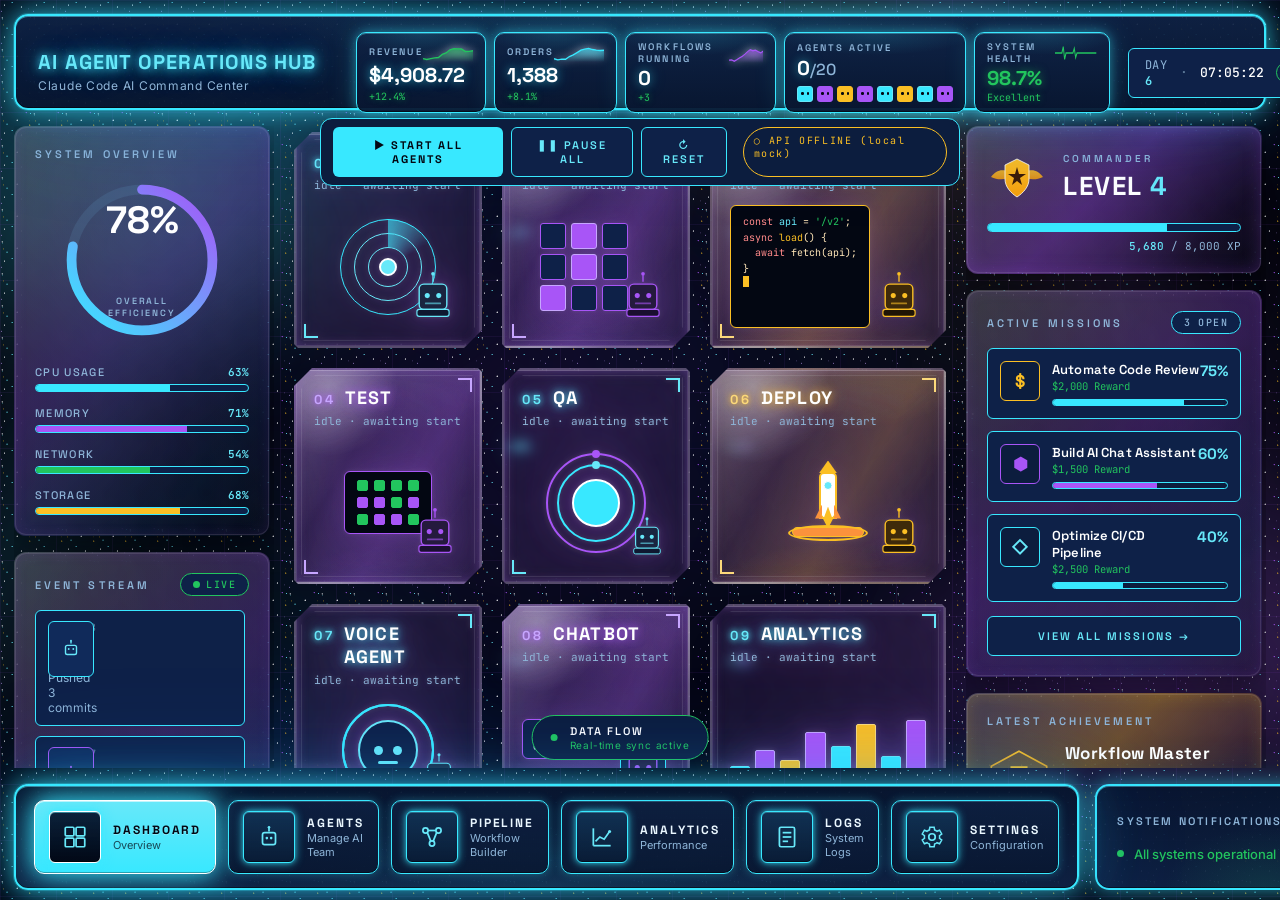
==== commit 4eed1e20: "v2: apply the same glass background + .glass-card utility (per Figma target) Mirrors the v1 backgrou" ====
--- a/v2-claude-code-hub/index.html
+++ b/v2-claude-code-hub/index.html
@@ -19,6 +19,12 @@
 <div class="vignette" aria-hidden="true"></div>
 <div class="beam beam--left" aria-hidden="true"></div>
 <div class="beam beam--right" aria-hidden="true"></div>
+
+<!-- Ambient colored glow layers (visible through glass via backdrop-blur) -->
+<div class="ambient-glow ambient-glow--purple" aria-hidden="true"></div>
+<div class="ambient-glow ambient-glow--blue" aria-hidden="true"></div>
+<div class="ambient-glow ambient-glow--cyan" aria-hidden="true"></div>
+<div class="ambient-glow ambient-glow--gold" aria-hidden="true"></div>
 
 <!-- ============================ TOP HUD ============================ -->
 <header class="hud-top">
--- a/v2-claude-code-hub/styles.css
+++ b/v2-claude-code-hub/styles.css
@@ -65,15 +65,13 @@
 ::-webkit-scrollbar-thumb { background: var(--cyan); border-radius: 3px; }
 ::-webkit-scrollbar-track { background: transparent; }
 
-/* ==================== BACKGROUND ==================== */
+/* ==================== BACKGROUND ====================
+   Dark navy base + 32px tech grid + ambient colored glows.
+   Provides texture for backdrop-filter:blur to actually refract.
+   ==================================================== */
 body {
   margin: 0; min-height: 100vh; position: relative;
-  background:
-    /* Big diffuse nebula glows behind the action */
-    radial-gradient(ellipse 50% 40% at 25% 30%, rgba(56, 232, 255, 0.10), transparent 70%),
-    radial-gradient(ellipse 45% 35% at 80% 70%, rgba(168, 85, 247, 0.10), transparent 70%),
-    radial-gradient(ellipse 35% 25% at 50% 50%, rgba(37, 99, 235, 0.06), transparent 70%),
-    var(--bg-deep);
+  background: #04050f;
 }
 /* Dense static starfield — multiple sizes/colors, no twinkle */
 body::before {
@@ -106,31 +104,120 @@
   opacity: 0.85;
 }
 /* Brighter / bigger / colored highlight stars (second layer) — slowly drifts */
+/* 32px tech grid — ultra-faint white lines (3% opacity) */
 body::after {
-  content: ""; position: fixed;
-  top: -10vh; left: 0; width: 100%; height: 120vh;
-  pointer-events: none; z-index: 0;
+  content: ""; position: fixed; inset: 0; pointer-events: none; z-index: 1;
   background-image:
-    radial-gradient(2px 2px at 14% 16%, #fff, transparent 50%),
-    radial-gradient(2px 2px at 38% 8%, #67e8f9, transparent 50%),
-    radial-gradient(2.2px 2.2px at 67% 22%, #fff, transparent 50%),
-    radial-gradient(2px 2px at 82% 52%, #a855f7, transparent 50%),
-    radial-gradient(2px 2px at 22% 88%, #67e8f9, transparent 50%),
-    radial-gradient(2.4px 2.4px at 54% 76%, #fff, transparent 50%),
-    radial-gradient(2px 2px at 93% 91%, #fbbf24, transparent 50%),
-    radial-gradient(2px 2px at 7% 56%, #fff, transparent 50%),
-    radial-gradient(1.6px 1.6px at 45% 42%, #67e8f9, transparent 50%),
-    radial-gradient(1.8px 1.8px at 76% 12%, #fbbf24, transparent 50%);
-  filter: drop-shadow(0 0 3px currentColor);
-  opacity: 0.95;
-  animation: particleDrift 90s linear infinite;
-}
-@keyframes particleDrift {
-  0% { transform: translateY(0); }
-  100% { transform: translateY(-15vh); }
-}
+    linear-gradient(to right, rgba(255, 255, 255, 0.03) 1px, transparent 1px),
+    linear-gradient(to bottom, rgba(255, 255, 255, 0.03) 1px, transparent 1px);
+  background-size: 32px 32px;
+}
+
+/* Ambient glow layers — large blurred circles bleed color through glass panels */
+.ambient-glow {
+  position: fixed; pointer-events: none; z-index: 0;
+  border-radius: 50%;
+}
+.ambient-glow--purple {
+  top: 25%; left: 25%;
+  width: 384px; height: 384px;
+  background: rgba(147, 51, 234, 0.10);
+  filter: blur(120px);
+}
+.ambient-glow--blue {
+  bottom: 33%; right: 25%;
+  width: 500px; height: 500px;
+  background: rgba(37, 99, 235, 0.10);
+  filter: blur(150px);
+}
+.ambient-glow--cyan {
+  top: 55%; left: 8%;
+  width: 320px; height: 320px;
+  background: rgba(56, 232, 255, 0.08);
+  filter: blur(110px);
+}
+.ambient-glow--gold {
+  top: 12%; right: 12%;
+  width: 280px; height: 280px;
+  background: rgba(251, 191, 36, 0.06);
+  filter: blur(100px);
+}
+
 /* Step 1: aurora + beams are back; only these legacy divs stay hidden */
 .stars, .grid-floor, .grain, .vignette, .scanlines { display: none; }
+
+/* ==================== GLASS CARD — reusable utility ====================
+   Translated 1:1 from L'Oreal's React/Tailwind sample:
+     .glass-card > .glass-card__panel > .glass-card__head / .glass-card__body
+   ==================================================== */
+.glass-card {
+  position: relative;
+  border-radius: 12px;
+  overflow: hidden;
+}
+.glass-card::before {
+  content: "";
+  position: absolute; inset: -1px;
+  border-radius: 12px;
+  background: linear-gradient(to right,
+    rgba(168, 85, 247, 0.20),
+    rgba(6, 182, 212, 0.10),
+    rgba(37, 99, 235, 0.20));
+  opacity: 0.7;
+  filter: blur(4px);
+  pointer-events: none;
+  z-index: 0;
+  transition: opacity 0.3s ease;
+}
+.glass-card:hover::before { opacity: 1; }
+
+.glass-card__panel {
+  position: relative;
+  z-index: 1;
+  height: 100%;
+  background: rgba(11, 12, 30, 0.15);
+  border: 1px solid rgba(255, 255, 255, 0.08);
+  border-radius: 12px;
+  padding: 20px 24px;
+  backdrop-filter: blur(24px);
+  -webkit-backdrop-filter: blur(24px);
+  box-shadow: 0 25px 50px -12px rgba(0, 0, 0, 0.25);
+}
+.glass-card__panel::before {
+  content: "";
+  position: absolute; top: 0; left: 0; right: 0;
+  height: 1px;
+  background: linear-gradient(to right, transparent, rgba(255,255,255,0.10), transparent);
+  pointer-events: none;
+}
+.glass-card__head {
+  display: flex; align-items: center; justify-content: space-between;
+  margin-bottom: 16px; padding-bottom: 8px;
+  border-bottom: 1px solid rgba(255, 255, 255, 0.05);
+}
+.glass-card__title {
+  font-family: 'JetBrains Mono', 'Share Tech Mono', monospace;
+  font-size: 11px;
+  text-transform: uppercase;
+  letter-spacing: 0.18em;
+  color: #22d3ee;
+}
+.glass-card__pulse {
+  width: 6px; height: 6px;
+  border-radius: 50%;
+  background: #06b6d4;
+  box-shadow: 0 0 8px #22d3ee;
+  animation: glassCardPulse 1.6s ease-in-out infinite;
+}
+@keyframes glassCardPulse {
+  0%, 100% { opacity: 1; }
+  50% { opacity: 0.4; }
+}
+.glass-card__body {
+  color: #cbd5e1;
+  font-family: 'Inter', sans-serif;
+  font-size: 14px;
+}
 
 /* Aurora — diffuse cyan/violet/gold haze drifting behind the deck */
 .aurora {
@@ -1219,3 +1306,210 @@
   .aurora,
   .chamber::after { animation: none !important; }
 }
+
+/* ==========================================================================
+   USER-PROVIDED GLASS RECIPE — applied verbatim.
+   Source: L'Oreal CSS spec
+     background: rgba(10, 11, 22, 0.45)
+     backdrop-filter: blur(12px)
+     border: 1px solid rgba(255, 255, 255, 0.08)
+     box-shadow: inset 0 0 12px rgba(168, 85, 247, 0.15),
+                 0 8px 32px 0 rgba(0, 0, 0, 0.37)
+     border-radius: 12px
+   Applied to: .glass-panel family (literal) AND .chamber family (adapted —
+   chamber preserves clip-path geometry so outer shadow goes through filter
+   drop-shadow() instead of box-shadow). All other selectors untouched.
+   ========================================================================== */
+
+/* Re-enable the dark neon grid so the backdrop-filter blur has something
+   structured to refract through (the spec calls for it explicitly:
+   "you can see the dark neon background grid directly through the
+   translucent glass cards"). DOM node exists at index.html:17.          */
+.grid-floor { display: block !important; }
+.grid-floor {
+  position: fixed; inset: 0; z-index: 0; pointer-events: none;
+  background-image:
+    linear-gradient(rgba(168, 85, 247, 0.12) 1px, transparent 1px),
+    linear-gradient(90deg, rgba(168, 85, 247, 0.12) 1px, transparent 1px);
+  background-size: 56px 56px;
+  /* Wide mask — grid is bright at center, only gently fades at edges,
+     so side panels still have the grid behind them for the blur to bite */
+  mask-image: radial-gradient(ellipse 130% 110% at 50% 50%, #000 55%, transparent 100%);
+  -webkit-mask-image: radial-gradient(ellipse 130% 110% at 50% 50%, #000 55%, transparent 100%);
+  opacity: 0.60;
+}
+
+/* Diagonal light shafts behind side columns — give backdrop-filter structured
+   detail under the Commander / Missions / Achievement / System Overview /
+   Event Stream panels (otherwise blur over flat body looks invisible).
+   DOM nodes at index.html:20-21 are already present; they were hidden at
+   styles.css:102. Override the hide rule here.                            */
+.beam, .beam--left, .beam--right { display: block !important; }
+.beam {
+  position: fixed; top: -10%; bottom: -10%; width: 38vw; z-index: 0;
+  pointer-events: none; mix-blend-mode: screen; opacity: 0.55;
+  filter: blur(44px);
+  animation: beamPulse 14s ease-in-out infinite alternate;
+}
+.beam--left {
+  left: -10vw;
+  background: linear-gradient(110deg, transparent 36%, rgba(56, 232, 255, 0.22) 50%, transparent 64%);
+}
+.beam--right {
+  right: -10vw;
+  background: linear-gradient(-110deg, transparent 36%, rgba(168, 85, 247, 0.22) 50%, transparent 64%);
+  animation-delay: -6s;
+}
+@keyframes beamPulse {
+  from { opacity: 0.35; }
+  to   { opacity: 0.75; }
+}
+
+/* Slowly drifting violet motes — small bright points spread across the
+   viewport so the blur picks up varied luminance behind every panel.
+   Pure CSS via additional layers on body::after — does not require new
+   DOM nodes or JS.                                                       */
+body::after {
+  background-image:
+    /* keep existing brighter highlight stars */
+    radial-gradient(2px 2px at 14% 16%, #fff, transparent 50%),
+    radial-gradient(2px 2px at 38% 8%, #67e8f9, transparent 50%),
+    radial-gradient(2.2px 2.2px at 67% 22%, #fff, transparent 50%),
+    radial-gradient(2px 2px at 82% 52%, #a855f7, transparent 50%),
+    radial-gradient(2px 2px at 22% 88%, #67e8f9, transparent 50%),
+    radial-gradient(2.4px 2.4px at 54% 76%, #fff, transparent 50%),
+    radial-gradient(2px 2px at 93% 91%, #fbbf24, transparent 50%),
+    radial-gradient(2px 2px at 7% 56%, #fff, transparent 50%),
+    /* additional motes positioned to fall behind side columns */
+    radial-gradient(1.6px 1.6px at 4% 35%, #c4a0ff, transparent 50%),
+    radial-gradient(1.4px 1.4px at 9% 62%, #67e8f9, transparent 50%),
+    radial-gradient(1.6px 1.6px at 12% 78%, #fbbf24, transparent 50%),
+    radial-gradient(1.4px 1.4px at 88% 28%, #c4a0ff, transparent 50%),
+    radial-gradient(1.6px 1.6px at 95% 55%, #67e8f9, transparent 50%),
+    radial-gradient(1.4px 1.4px at 91% 78%, #fbbf24, transparent 50%) !important;
+  animation: moteTwinkle 7s ease-in-out infinite !important;
+}
+@keyframes moteTwinkle {
+  0%, 100% { opacity: 0.85; }
+  50%      { opacity: 1.0; }
+}
+
+/* Reduced-motion guard for the new beams + motes */
+@media (prefers-reduced-motion: reduce) {
+  .beam, body::after { animation: none !important; }
+}
+
+/* ---- Glass-panel family — Figma-spec recipe (updated 2026-05-19) ------
+   Fill:    #0B0C1E @ 40% opacity  → rgba(11, 12, 30, 0.15)
+   Blur:    16px background blur
+   Stroke:  white #FFFFFF @ 10% opacity, 1px, inside
+   Drop:    X:0 Y:8 Blur:32 #000 @ 40%
+   + optional second stroke: gradient #A855F7@30% → #3B82F6@0%
+     Implemented via the standard padding-box/border-box trick so the
+     gradient stroke sits at the border edge while the inner fill remains
+     semi-transparent (required so backdrop-filter shows through).
+   border-radius: 12px                                                    */
+.glass-panel,
+.glass-shell,
+.glass-room,
+.hud-panel {
+  background:
+    linear-gradient(rgba(11, 12, 30, 0.15), rgba(11, 12, 30, 0.15)) padding-box,
+    linear-gradient(135deg,
+      rgba(255, 255, 255, 0.22) 0%,
+      rgba(168, 85, 247, 0.30) 45%,
+      rgba(59, 130, 246, 0.10) 80%,
+      rgba(59, 130, 246, 0.00) 100%) border-box !important;
+  backdrop-filter: blur(6px) !important;
+  -webkit-backdrop-filter: blur(6px) !important;
+  border: 1px solid transparent !important;
+  box-shadow:
+    inset 0 0 0 1px rgba(255, 255, 255, 0.10),     /* primary white inside stroke */
+    inset 0 0 14px rgba(168, 85, 247, 0.14),       /* faint inner purple bloom */
+    0 8px 32px 0 rgba(0, 0, 0, 0.40) !important;
+  border-radius: 12px !important;
+}
+
+/* Tinted halos — same skeleton, accent shifts the gradient stroke + inner bloom */
+.commander-panel {
+  background:
+    linear-gradient(rgba(11, 12, 30, 0.15), rgba(11, 12, 30, 0.15)) padding-box,
+    linear-gradient(135deg,
+      rgba(255, 255, 255, 0.22) 0%,
+      rgba(168, 85, 247, 0.45) 45%,
+      rgba(168, 85, 247, 0.10) 80%,
+      rgba(59, 130, 246, 0.00) 100%) border-box !important;
+  box-shadow:
+    inset 0 0 0 1px rgba(255, 255, 255, 0.10),
+    inset 0 0 18px rgba(168, 85, 247, 0.28),
+    0 8px 32px 0 rgba(0, 0, 0, 0.40) !important;
+}
+.achievement-panel {
+  background:
+    linear-gradient(rgba(11, 12, 30, 0.15), rgba(11, 12, 30, 0.15)) padding-box,
+    linear-gradient(135deg,
+      rgba(255, 255, 255, 0.22) 0%,
+      rgba(251, 191, 36, 0.40) 45%,
+      rgba(251, 146, 60, 0.10) 80%,
+      rgba(251, 146, 60, 0.00) 100%) border-box !important;
+  box-shadow:
+    inset 0 0 0 1px rgba(255, 255, 255, 0.10),
+    inset 0 0 18px rgba(251, 191, 36, 0.22),
+    0 8px 32px 0 rgba(0, 0, 0, 0.40) !important;
+}
+
+/* ---- Chamber — ADAPTED recipe (clip-path preserved) ------------------- */
+/* Background, backdrop-filter, and inset purple glow follow the recipe
+   verbatim. Border is recolored to the recipe's white-tint (overriding the
+   per-room cyan/violet/gold borders from earlier in this file). The 12px
+   border-radius from the recipe has no visible effect because clip-path
+   already defines the corner geometry; we keep clip-path so the chambers
+   still read as the angular sci-fi pods from the mockup, not plain rounded
+   rectangles.                                                              */
+.chamber {
+  background: rgba(11, 12, 30, 0.15) !important;
+  backdrop-filter: blur(6px) !important;
+  -webkit-backdrop-filter: blur(6px) !important;
+  box-shadow:
+    inset 0 0 0 1px rgba(255, 255, 255, 0.10),     /* recipe: white inside stroke */
+    inset 0 0 14px rgba(168, 85, 247, 0.18),       /* purple acrylic inner bloom */
+    inset 0 1px 0 rgba(255, 255, 255, 0.16) !important;  /* bright top bevel */
+}
+
+/* Recipe's white-tint border, unified across all 9 chambers
+   (overrides the per-room cyan/violet/gold borders from styles.css:447+) */
+.chamber,
+.chamber[data-room="research"],
+.chamber[data-room="plan"],
+.chamber[data-room="code"],
+.chamber[data-room="test"],
+.chamber[data-room="qa"],
+.chamber[data-room="deploy"],
+.chamber[data-room="voice"],
+.chamber[data-room="chatbot"],
+.chamber[data-room="analytics"],
+.chamber--center {
+  border-color: rgba(255, 255, 255, 0.18) !important;
+}
+
+/* Inner border (::before) — match white-tint */
+.chamber::before { border-color: rgba(255, 255, 255, 0.18) !important; }
+
+/* Outer shadow — recipe says box-shadow 0 8px 32px rgba(0,0,0,0.37) but
+   chamber's clip-path blocks outer box-shadow rendering. Use filter
+   drop-shadow() instead, tinted violet so chambers read as purple-haloed
+   acrylic glass without being heavy-handed.                              */
+.chamber {
+  filter:
+    drop-shadow(0 0 2px rgba(255, 255, 255, 0.22))
+    drop-shadow(0 0 14px rgba(168, 85, 247, 0.45))
+    drop-shadow(0 0 32px rgba(168, 85, 247, 0.22))
+    drop-shadow(0 8px 32px rgba(0, 0, 0, 0.40)) !important;   /* recipe: Y:8 Blur:32 #000 @ 40% */
+}
+.chamber:hover {
+  filter:
+    drop-shadow(0 0 3px rgba(255, 255, 255, 0.40))
+    drop-shadow(0 0 22px rgba(168, 85, 247, 0.75))
+    drop-shadow(0 0 48px rgba(168, 85, 247, 0.40))
+    drop-shadow(0 10px 36px rgba(0, 0, 0, 0.50)) !important;
+}
